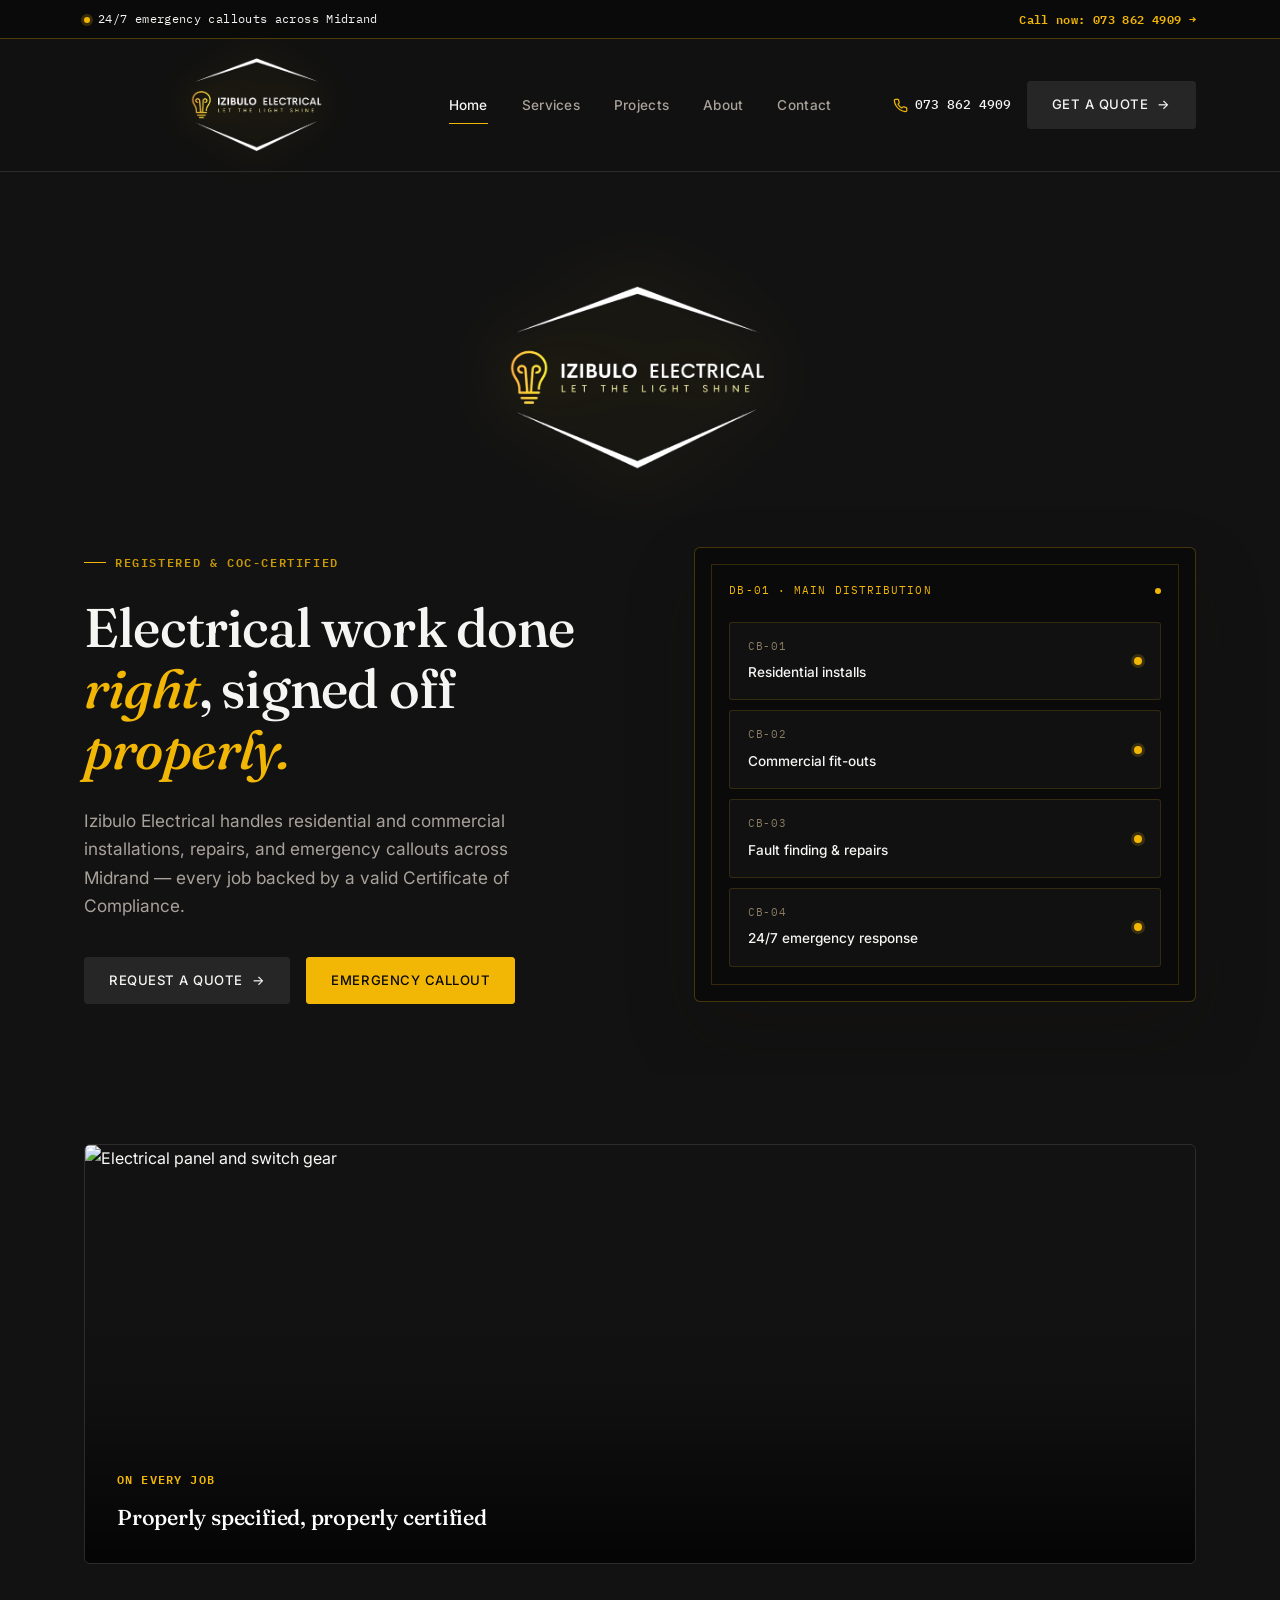
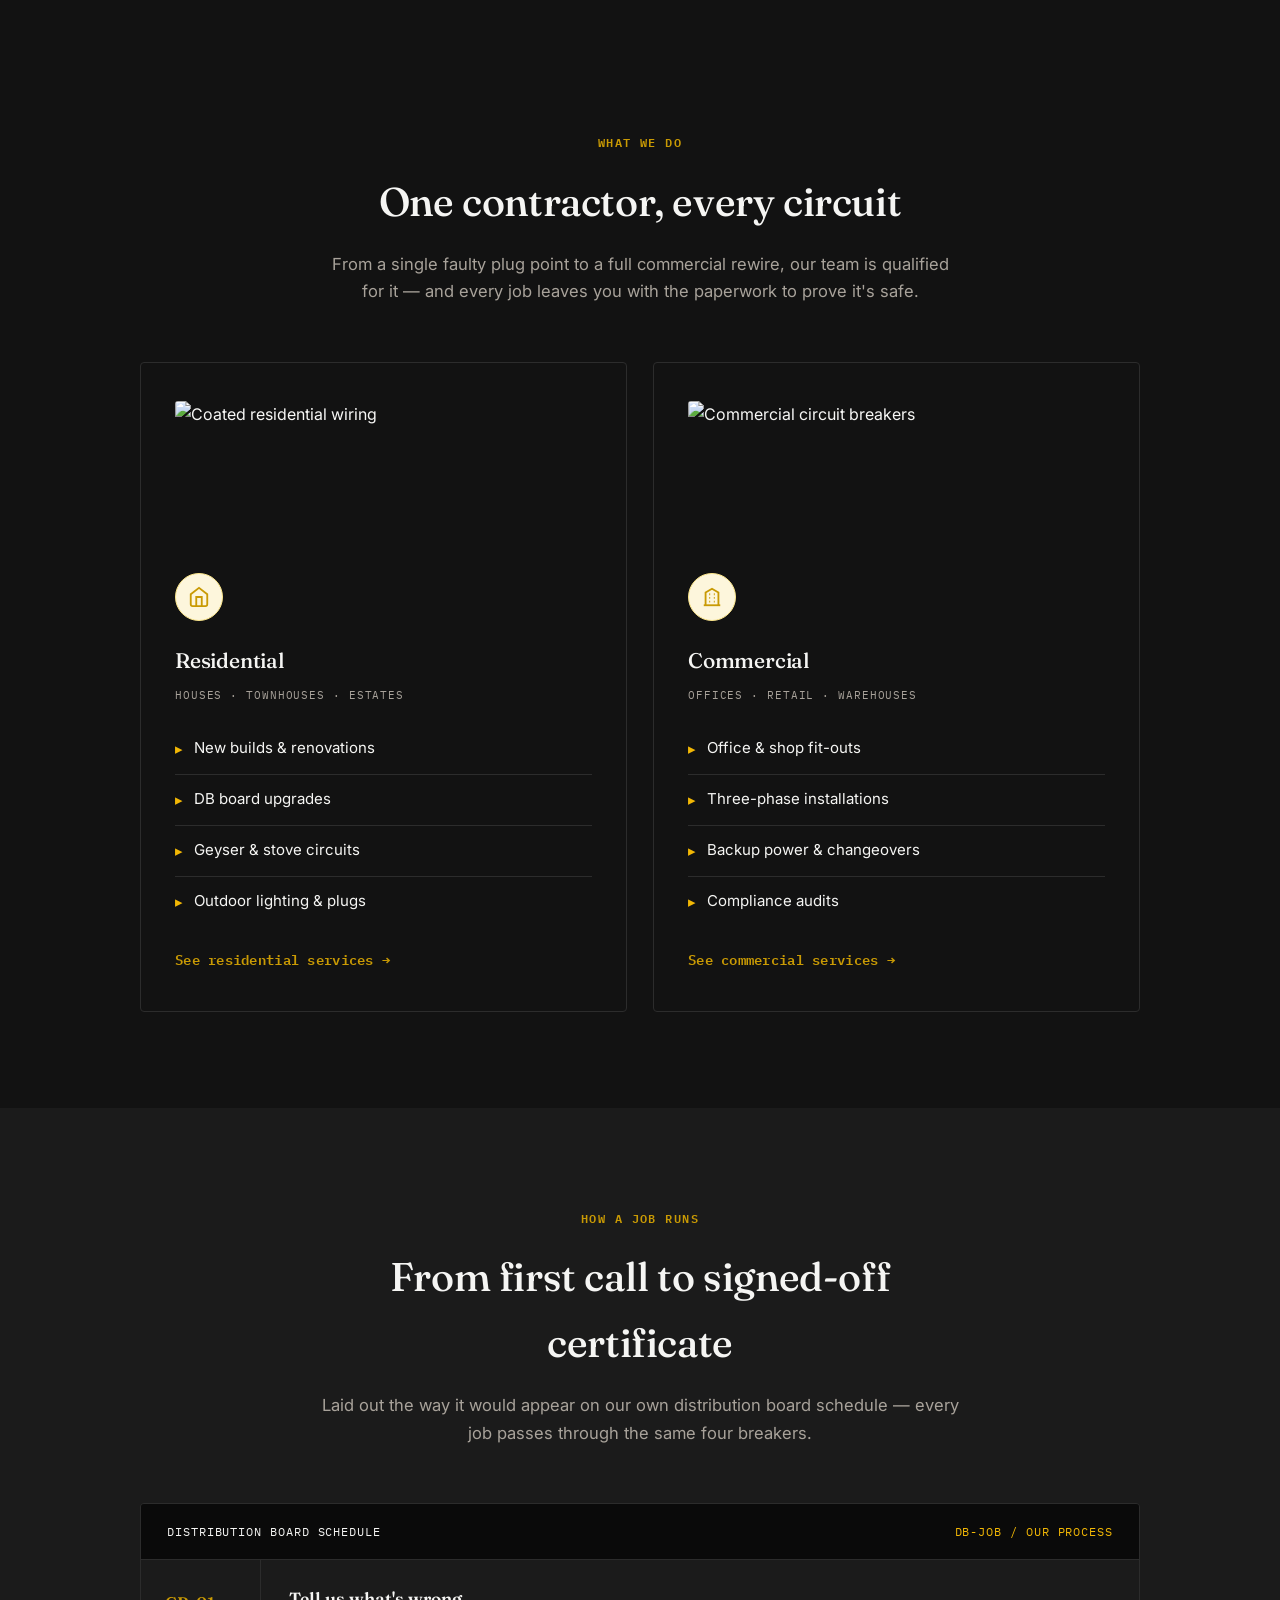
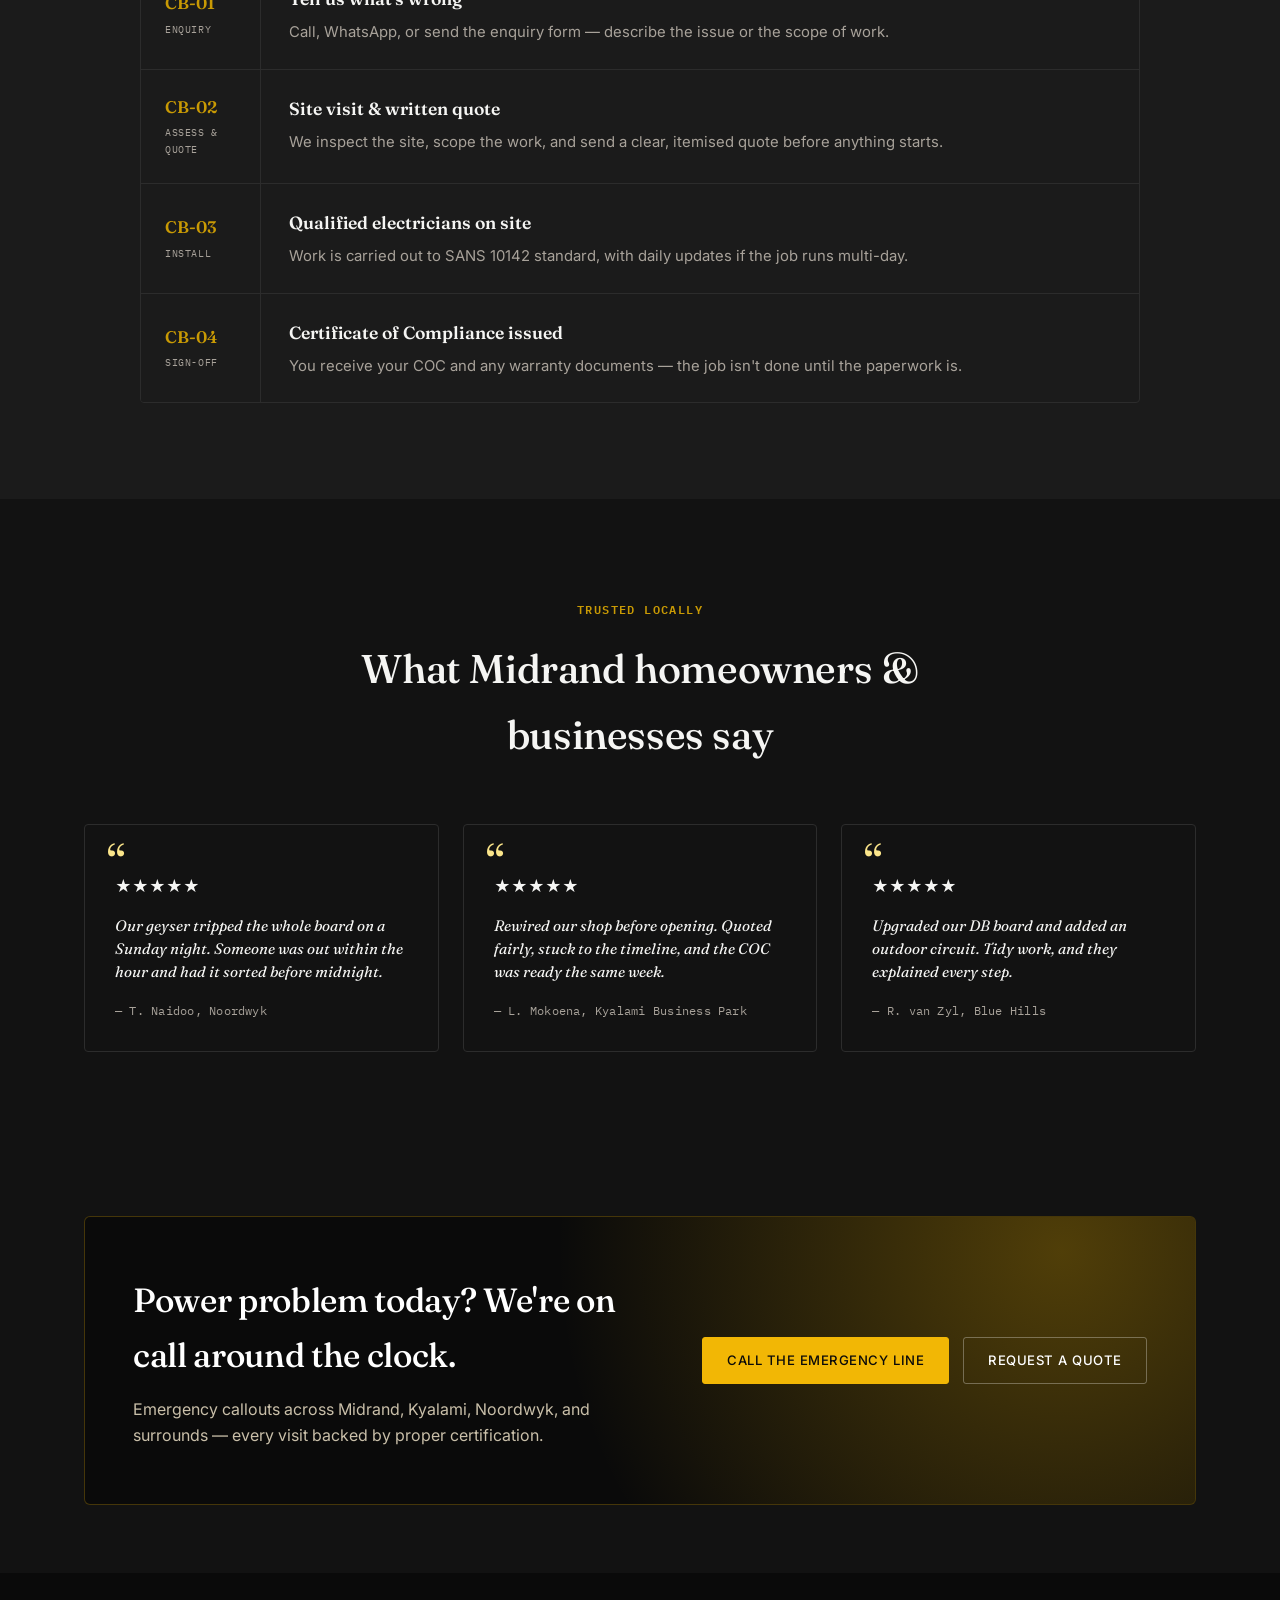
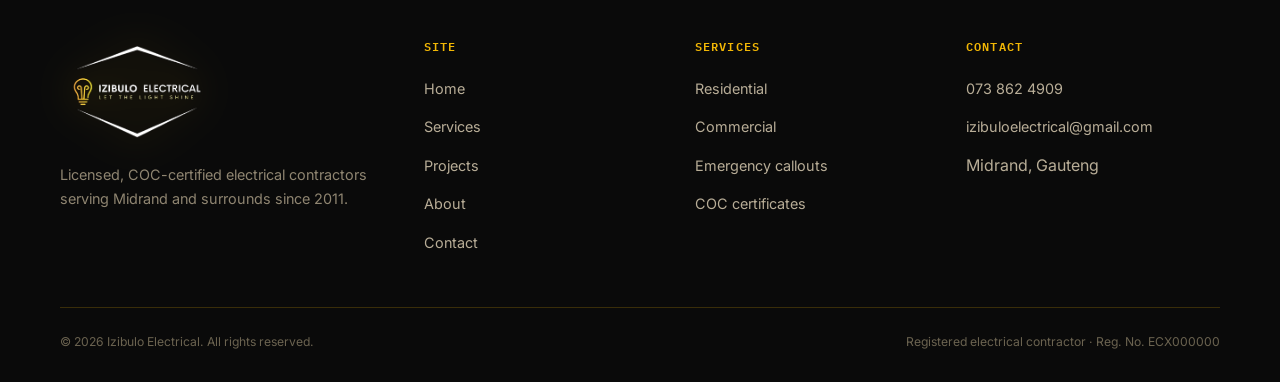
==== index.html @ 2826e633 "Center and enlarge logo in header, add large centered logo to hero section" ====
<!DOCTYPE html>
<html lang="en">
<head>
<meta charset="UTF-8">
<meta name="viewport" content="width=device-width, initial-scale=1.0">
<title>Izibulo Electrical — Licensed Electrical Contractors in Midrand</title>
<meta name="description" content="Izibulo Electrical — licensed, COC-certified electrical contractors serving Midrand and surrounds. Residential and commercial work, 24/7 emergency callouts.">
<meta name="color-scheme" content="dark only">
<meta name="theme-color" content="#121212">
<link rel="icon" href="data:image/svg+xml,%3Csvg xmlns='http://www.w3.org/2000/svg' viewBox='0 0 24 24'%3E%3Crect x='0.5' y='0.5' width='23' height='23' rx='5' fill='%231A1A1A'/%3E%3Cpath d='M13 2L3 14h9l-1 8 10-12h-9l1-8z' fill='%23F2B705'/%3E%3C/svg%3E">
<link rel="preconnect" href="https://fonts.googleapis.com">
<link href="https://fonts.googleapis.com/css2?family=Fraunces:ital,opsz,wght@0,9..144,400;0,9..144,500;0,9..144,600;1,9..144,500;1,9..144,600family=Sora:wght@500;600;700;800&family=Inter:wght@400;500;600&family=IBM+Plex+Mono:wght@500;600family=Inter:wght@400;500;600family=Sora:wght@500;600;700;800&family=Inter:wght@400;500;600&family=IBM+Plex+Mono:wght@500;600family=IBM+Plex+Mono:wght@500;600&display=swap" rel="stylesheet">
<link rel="stylesheet" href="styles.css">
</head>
<body>

<div class="emergency-strip">
  <div class="wrap">
    <span><span class="dot"></span>24/7 emergency callouts across Midrand</span>
    <a href="tel:+27738624909">Call now: 073 862 4909 →</a>
  </div>
</div>

<header>
<input type="checkbox" id="nav-toggle" class="nav-toggle-input" aria-hidden="true">
  <nav class="nav">
    <a href="index.html" class="brand">
      <img class="brand-logo" src="logo-full.png" alt="Izibulo Electrical — Let The Light Shine">
    </a>
    <div class="navlinks">
      <a href="index.html" class="active">Home</a>
      <a href="services.html">Services</a>
      <a href="projects.html">Projects</a>
      <a href="about.html">About</a>
      <a href="contact.html">Contact</a>
    </div>
    <div class="nav-actions">
      <span class="nav-phone"><svg viewBox="0 0 24 24" fill="none" stroke="currentColor" stroke-width="2"><path d="M22 16.92v3a2 2 0 0 1-2.18 2 19.79 19.79 0 0 1-8.63-3.07 19.5 19.5 0 0 1-6-6 19.79 19.79 0 0 1-3.07-8.67A2 2 0 0 1 4.11 2h3a2 2 0 0 1 2 1.72c.127.96.361 1.903.7 2.81a2 2 0 0 1-.45 2.11L8.09 9.91a16 16 0 0 0 6 6l1.27-1.27a2 2 0 0 1 2.11-.45c.907.339 1.85.573 2.81.7A2 2 0 0 1 22 16.92z"/></svg> 073 862 4909</span>
      <a href="contact.html" class="cta-btn">Get a quote<span class="arrow">→</span></a>
      <label for="nav-toggle" class="menu-toggle" aria-label="Open menu">
        <svg viewBox="0 0 24 24" fill="none" stroke="currentColor" stroke-width="2"><line x1="3" y1="6" x2="21" y2="6"/><line x1="3" y1="12" x2="21" y2="12"/><line x1="3" y1="18" x2="21" y2="18"/></svg>
      </label>
    </div>
  </nav>
  <div class="mobile-nav">
    <div class="mn-top">
      <span class="brand"><img class="brand-logo brand-logo--sm" src="logo-full.png" alt="Izibulo Electrical — Let The Light Shine"></span>
      <label for="nav-toggle" class="menu-toggle" aria-label="Close menu"><svg viewBox="0 0 24 24" fill="none" stroke="currentColor" stroke-width="2"><line x1="18" y1="6" x2="6" y2="18"/><line x1="6" y1="6" x2="18" y2="18"/></svg></label>
    </div>
    <a href="index.html" class="active">Home</a>
    <a href="services.html">Services</a>
    <a href="projects.html">Projects</a>
    <a href="about.html">About</a>
    <a href="contact.html">Contact</a>
    <span class="nav-phone">📞 073 862 4909</span>
    <a href="contact.html" class="cta-btn">Get a quote</a>
  </div>
</header>

<section class="hero">
  <div class="hero-logo-wrap"><img src="logo-full.png" alt="Izibulo Electrical — Let The Light Shine" class="hero-logo"></div>
  <div class="hero-inner wrap">
    <div class="hero-copy">
      <span class="eyebrow">Registered &amp; COC-certified</span>
      <h1>Electrical work done <em>right</em>, signed off <em>properly.</em></h1>
      <p>Izibulo Electrical handles residential and commercial installations, repairs, and emergency callouts across Midrand — every job backed by a valid Certificate of Compliance.</p>
      <div class="hero-ctas">
        <a href="contact.html" class="cta-btn">Request a quote<span class="arrow">→</span></a>
        <a href="tel:+27738624909" class="cta-btn amber">Emergency callout</a>
      </div>
    </div>
    <div class="hero-visual">
      <div class="panel-graphic">
        <div class="pg-head"><span>DB-01 · MAIN DISTRIBUTION</span><span class="dot"></span></div>
        <div class="breaker-row"><div><span class="b-code">CB-01</span><span class="b-label">Residential installs</span></div><div class="switch"></div></div>
        <div class="breaker-row"><div><span class="b-code">CB-02</span><span class="b-label">Commercial fit-outs</span></div><div class="switch"></div></div>
        <div class="breaker-row"><div><span class="b-code">CB-03</span><span class="b-label">Fault finding &amp; repairs</span></div><div class="switch"></div></div>
        <div class="breaker-row"><div><span class="b-code">CB-04</span><span class="b-label">24/7 emergency response</span></div><div class="switch"></div></div>
      </div>
    </div>
  </div>
</section>

<section class="section tight reveal">
  <div class="wrap">
    <div class="photo-banner">
      <img src="https://images.unsplash.com/photo-1566417110090-6b15a06ec800?fm=jpg&q=80&w=1600&auto=format&fit=crop" alt="Electrical panel and switch gear" loading="lazy">
      <div class="pb-caption">
        <span class="tag">On every job</span>
        <h3>Properly specified, properly certified</h3>
      </div>
    </div>
  </div>
</section>

<section class="section reveal">
  <div class="wrap">
    <div class="section-head">
      <span class="tag">What we do</span>
      <h2>One contractor, every circuit</h2>
      <p>From a single faulty plug point to a full commercial rewire, our team is qualified for it — and every job leaves you with the paperwork to prove it's safe.</p>
    </div>
    <div class="plates">
      <div class="plate">
        <img class="card-photo" src="https://images.unsplash.com/photo-1601462904263-f2fa0c851cb9?fm=jpg&q=80&w=900&auto=format&fit=crop" alt="Coated residential wiring" loading="lazy">
        <div class="icon-wrap"><svg class="icon" viewBox="0 0 24 24" fill="none" stroke="currentColor" stroke-width="2"><path d="M3 9l9-7 9 7v11a2 2 0 0 1-2 2H5a2 2 0 0 1-2-2z"/><path d="M9 22V12h6v10"/></svg></div>
        <h3>Residential</h3>
        <div class="subhead">HOUSES · TOWNHOUSES · ESTATES</div>
        <ul>
          <li><span class="b">▸</span>New builds &amp; renovations</li>
          <li><span class="b">▸</span>DB board upgrades</li>
          <li><span class="b">▸</span>Geyser &amp; stove circuits</li>
          <li><span class="b">▸</span>Outdoor lighting &amp; plugs</li>
        </ul>
        <a href="services.html#residential" class="plate-cta">See residential services →</a>
      </div>
      <div class="plate">
        <img class="card-photo" src="https://images.unsplash.com/photo-1576446470246-499c738d1c8e?fm=jpg&q=80&w=900&auto=format&fit=crop" alt="Commercial circuit breakers" loading="lazy">
        <div class="icon-wrap"><svg class="icon" viewBox="0 0 24 24" fill="none" stroke="currentColor" stroke-width="2"><path d="M3 21h18"/><path d="M5 21V7l7-4 7 4v14"/><path d="M9 9h1M14 9h1M9 13h1M14 13h1M9 17h1M14 17h1"/></svg></div>
        <h3>Commercial</h3>
        <div class="subhead">OFFICES · RETAIL · WAREHOUSES</div>
        <ul>
          <li><span class="b">▸</span>Office &amp; shop fit-outs</li>
          <li><span class="b">▸</span>Three-phase installations</li>
          <li><span class="b">▸</span>Backup power &amp; changeovers</li>
          <li><span class="b">▸</span>Compliance audits</li>
        </ul>
        <a href="services.html#commercial" class="plate-cta">See commercial services →</a>
      </div>
    </div>
  </div>
</section>

<section class="section panel-bg reveal">
  <div class="wrap">
    <div class="section-head">
      <span class="tag">How a job runs</span>
      <h2>From first call to signed-off certificate</h2>
      <p>Laid out the way it would appear on our own distribution board schedule — every job passes through the same four breakers.</p>
    </div>
    <div class="schedule">
      <div class="schedule-head"><span>DISTRIBUTION BOARD SCHEDULE</span><span>DB-JOB / OUR PROCESS</span></div>
      <div class="schedule-row"><div class="cb"><div class="code">CB-01</div><div class="amp">ENQUIRY</div></div><div class="desc"><h4>Tell us what's wrong</h4><p>Call, WhatsApp, or send the enquiry form — describe the issue or the scope of work.</p></div></div>
      <div class="schedule-row"><div class="cb"><div class="code">CB-02</div><div class="amp">ASSESS &amp; QUOTE</div></div><div class="desc"><h4>Site visit &amp; written quote</h4><p>We inspect the site, scope the work, and send a clear, itemised quote before anything starts.</p></div></div>
      <div class="schedule-row"><div class="cb"><div class="code">CB-03</div><div class="amp">INSTALL</div></div><div class="desc"><h4>Qualified electricians on site</h4><p>Work is carried out to SANS 10142 standard, with daily updates if the job runs multi-day.</p></div></div>
      <div class="schedule-row"><div class="cb"><div class="code">CB-04</div><div class="amp">SIGN-OFF</div></div><div class="desc"><h4>Certificate of Compliance issued</h4><p>You receive your COC and any warranty documents — the job isn't done until the paperwork is.</p></div></div>
    </div>
  </div>
</section>

<section class="section reveal">
  <div class="wrap">
    <div class="section-head">
      <span class="tag">Trusted locally</span>
      <h2>What Midrand homeowners &amp; businesses say</h2>
    </div>
    <div class="testimonials">
      <div class="t-card"><div class="stars">★★★★★</div><p>Our geyser tripped the whole board on a Sunday night. Someone was out within the hour and had it sorted before midnight.</p><div class="who">— T. Naidoo, Noordwyk</div></div>
      <div class="t-card"><div class="stars">★★★★★</div><p>Rewired our shop before opening. Quoted fairly, stuck to the timeline, and the COC was ready the same week.</p><div class="who">— L. Mokoena, Kyalami Business Park</div></div>
      <div class="t-card"><div class="stars">★★★★★</div><p>Upgraded our DB board and added an outdoor circuit. Tidy work, and they explained every step.</p><div class="who">— R. van Zyl, Blue Hills</div></div>
    </div>
  </div>
</section>

<section class="section tight reveal">
  <div class="wrap">
    <div class="cta-banner">
      <div class="cb-copy">
        <h2>Power problem today? We're on call around the clock.</h2>
        <p>Emergency callouts across Midrand, Kyalami, Noordwyk, and surrounds — every visit backed by proper certification.</p>
      </div>
      <div class="cb-actions">
        <a href="tel:+27738624909" class="cta-btn amber">Call the emergency line</a>
        <a href="contact.html" class="cta-btn outline" style="color:#fff;border-color:rgba(255,255,255,0.3);">Request a quote</a>
      </div>
    </div>
  </div>
</section>

<footer>
  <div class="footer-grid">
    <div class="footer-col">
      <div class="footer-brand"><img class="brand-logo" src="logo-full.png" alt="Izibulo Electrical — Let The Light Shine"></div>
      <p>Licensed, COC-certified electrical contractors serving Midrand and surrounds since 2011.</p>
    </div>
    <div class="footer-col">
      <h4>Site</h4>
      <ul><li><a href="index.html">Home</a></li><li><a href="services.html">Services</a></li><li><a href="projects.html">Projects</a></li><li><a href="about.html">About</a></li><li><a href="contact.html">Contact</a></li></ul>
    </div>
    <div class="footer-col">
      <h4>Services</h4>
      <ul><li><a href="services.html#residential">Residential</a></li><li><a href="services.html#commercial">Commercial</a></li><li><a href="services.html#emergency">Emergency callouts</a></li><li><a href="services.html#coc">COC certificates</a></li></ul>
    </div>
    <div class="footer-col">
      <h4>Contact</h4>
      <ul><li><a href="tel:+27738624909">073 862 4909</a></li><li><a href="mailto:izibuloelectrical@gmail.com">izibuloelectrical@gmail.com</a></li><li>Midrand, Gauteng</li></ul>
    </div>
  </div>
  <div class="footer-bottom">
    <span>© <span class="js-year"></span> Izibulo Electrical. All rights reserved.</span>
    <span>Registered electrical contractor · Reg. No. ECX000000</span>
  </div>
</footer>

<script src="script.js"></script>
</body>
</html>
---- styles.css ----
/* ============================================================
   Izibulo Electrical — shared stylesheet (elegant / copper edition)
   Tokens: ink #122820, ink-2 #1A3A2E, copper #C9A227, copper-deep #A6841E,
   copper-light #EAE0B8, paper #F7F6F0, panel #EEEDE1, line #DCDACB, slate #5E6659
   Type: Fraunces (display, serif), Inter (body), IBM Plex Mono (utility/labels)
   ============================================================ */

:root{
  color-scheme:dark;
  --ink:#0A0A0A;
  --ink-2:#262626;
  --copper:#F2B705;
  --copper-deep:#C99A04;
  --copper-light:#FBE58A;
  --copper-wash:#FDF6DC;
  --paper:#121212;
  --panel:#1B1B1B;
  --line:#2C2C2C;
  --slate:#A8A29A;
  --cream-ink:#F5F5F3;
}

*{box-sizing:border-box;margin:0;padding:0;}
html{scroll-behavior:smooth;}
body{
  background:var(--paper);
  color:var(--cream-ink);
  font-family:'Inter',sans-serif;
  line-height:1.65;
  overflow-x:hidden;
}
h1,h2,h3,.display{
  font-family:'Fraunces',serif;
  font-weight:600;
  letter-spacing:-0.01em;
  color:var(--cream-ink);
}
em, .accent-serif{
  font-family:'Fraunces',serif;
  font-style:italic;
  font-weight:500;
  color:var(--copper);
}
.mono{font-family:'IBM Plex Mono',monospace;}
a{color:inherit;text-decoration:none;}
img,svg{display:block;}
ul{list-style:none;}
:focus-visible{outline:2px solid var(--copper); outline-offset:3px;}
@media (prefers-reduced-motion: reduce){
  *{animation-duration:0.001ms !important;animation-iteration-count:1 !important;transition-duration:0.001ms !important;scroll-behavior:auto !important;}
}

.reveal{opacity:0;transform:translateY(18px);transition:opacity .7s ease, transform .7s ease;}
.reveal.in{opacity:1;transform:translateY(0);}

.wrap{max-width:1160px;margin:0 auto;padding:0 24px;}

/* ---------- Emergency strip ---------- */
.emergency-strip{
  background:var(--ink);
  color:var(--cream-ink);
  font-family:'IBM Plex Mono',monospace;
  font-size:0.76rem;
  letter-spacing:0.03em;
  border-bottom:1px solid rgba(242,183,5,0.3);
}
.emergency-strip .wrap{
  display:flex;align-items:center;justify-content:space-between;
  padding:9px 24px;gap:12px;flex-wrap:wrap;
}
.emergency-strip a{color:var(--copper);font-weight:600;}
.emergency-strip .dot{
  display:inline-block;width:6px;height:6px;border-radius:50%;
  background:var(--copper);margin-right:8px;box-shadow:0 0 0 3px rgba(242,183,5,0.2);
}

/* ---------- Header / Nav ---------- */
header{
  position:sticky;top:0;z-index:50;
  background:rgba(18,18,18,0.88);
  backdrop-filter:blur(10px);
  border-bottom:1px solid var(--line);
}
.nav{
  display:grid;grid-template-columns:1fr auto 1fr;align-items:center;gap:16px;
  padding:10px 24px;max-width:1160px;margin:0 auto;
}
.brand{display:flex;align-items:center;justify-self:center;font-size:1.12rem;color:var(--cream-ink);font-weight:600;font-family:'Fraunces',serif;letter-spacing:-0.01em;}
.brand-logo{height:112px;width:auto;display:block;object-fit:contain;filter:drop-shadow(0 0 18px rgba(242,183,5,0.35)) contrast(1.08) saturate(1.1);}
.brand-logo--sm{height:78px;}
.navlinks{justify-self:start;display:flex;gap:34px;font-size:0.85rem;font-weight:500;color:var(--slate);align-items:center;letter-spacing:0.02em;}
.navlinks a{transition:color .15s;position:relative;padding:4px 0;}
.navlinks a:hover{color:var(--copper);}
.navlinks a.active{color:var(--cream-ink);}
.navlinks a.active::after{
  content:"";position:absolute;left:0;right:0;bottom:-4px;height:1.5px;background:var(--copper);
}
.nav-actions{justify-self:end;display:flex;align-items:center;gap:16px;}
.nav-phone{display:flex;align-items:center;gap:7px;font-family:'IBM Plex Mono',monospace;font-size:0.82rem;font-weight:500;color:var(--cream-ink);}
.nav-phone svg{width:15px;height:15px;color:var(--copper);}

.cta-btn{
  background:var(--ink-2);color:var(--cream-ink);font-weight:500;
  padding:12px 24px;font-size:0.82rem;border-radius:3px;
  border:1px solid var(--ink-2);cursor:pointer;transition:all .2s ease;
  font-family:'Inter',sans-serif;display:inline-flex;align-items:center;
  letter-spacing:0.04em;text-transform:uppercase;
}
.cta-btn:hover{background:var(--copper);border-color:var(--copper);color:var(--ink);}
.cta-btn.outline{background:transparent;color:var(--cream-ink);border:1px solid var(--line);}
.cta-btn.outline:hover{border-color:var(--copper);color:var(--copper);background:transparent;}
.cta-btn.amber{background:var(--copper);border-color:var(--copper);color:var(--ink);}
.cta-btn.amber:hover{background:var(--copper-deep);border-color:var(--copper-deep);color:var(--cream-ink);}
.cta-btn .arrow{margin-left:9px;vertical-align:-1px;transition:transform .15s;}
.cta-btn:hover .arrow{transform:translateX(3px);}

.menu-toggle{
  display:none;background:none;border:1px solid var(--line);border-radius:3px;
  width:40px;height:40px;cursor:pointer;color:var(--cream-ink);
  align-items:center;justify-content:center;
}
.nav-toggle-input{
  position:absolute;opacity:0;width:0;height:0;pointer-events:none;
}
.nav-toggle-input:checked ~ .mobile-nav{display:flex;}
body:has(.nav-toggle-input:checked){overflow:hidden;}
.mobile-nav{
  display:none;position:fixed;top:0;left:0;right:0;bottom:0;z-index:60;
  background:var(--paper);padding:24px;flex-direction:column;gap:2px;overflow-y:auto;
}
.mobile-nav .mn-top{display:flex;align-items:center;justify-content:space-between;margin-bottom:20px;}
.mobile-nav a{padding:17px 4px;font-size:1.1rem;font-weight:500;color:var(--cream-ink);border-bottom:1px solid var(--line);font-family:'Fraunces',serif;}
.mobile-nav a.active{color:var(--copper);}
.mobile-nav .cta-btn{margin-top:18px;justify-content:center;}
.mobile-nav .nav-phone{margin-top:8px;font-size:1rem;}

/* ---------- Wire divider (signature motif) ---------- */
.wire-divider{
  max-width:1160px;margin:0 auto;padding:0 24px;
  display:flex;align-items:center;gap:0;
}
.wire-divider::before,.wire-divider::after{content:"";flex:1;height:1px;background:var(--line);}
.wire-divider .node{
  width:7px;height:7px;border-radius:50%;background:var(--copper);margin:0 14px;flex-shrink:0;
}

/* ---------- Page hero (inner pages) ---------- */
.page-hero{
  background:var(--ink);
  color:var(--cream-ink);
  padding:80px 24px 64px;
  position:relative;
  overflow:hidden;
}
.page-hero::before{
  content:"";position:absolute;inset:0;
  background-image:radial-gradient(circle at 88% 15%, rgba(242,183,5,0.28), transparent 55%);
}
.page-hero .wrap{position:relative;}
.page-hero .tag{
  font-family:'IBM Plex Mono',monospace;color:var(--copper);font-size:0.74rem;
  letter-spacing:0.12em;text-transform:uppercase;font-weight:600;
}
.page-hero h1{color:#fff;font-size:clamp(2rem,4.2vw,3rem);margin-top:16px;max-width:660px;font-weight:500;}
.page-hero p{color:#C9BFA9;margin-top:18px;max-width:560px;font-size:1.06rem;}
.breadcrumb{font-family:'IBM Plex Mono',monospace;font-size:0.74rem;color:#8A8070;margin-bottom:12px;letter-spacing:0.03em;}
.breadcrumb a{color:#C9BFA9;}
.breadcrumb a:hover{color:#fff;}

/* ---------- Home hero ---------- */
.hero{
  position:relative;padding:96px 24px 72px;overflow:hidden;
  background:var(--paper);
}
.hero-logo-wrap{display:flex;justify-content:center;margin-bottom:56px;}
.hero-logo{
  height:220px;width:auto;object-fit:contain;
  filter:drop-shadow(0 0 32px rgba(242,183,5,0.3)) contrast(1.08) saturate(1.1);
}
.hero-inner{
  max-width:1160px;margin:0 auto;
  display:grid;grid-template-columns:1.05fr 0.95fr;gap:56px;align-items:center;
}
.eyebrow{
  display:inline-flex;align-items:center;gap:9px;
  font-family:'IBM Plex Mono',monospace;font-size:0.72rem;letter-spacing:0.14em;
  color:var(--copper-deep);text-transform:uppercase;margin-bottom:26px;
  font-weight:600;
}
.eyebrow::before{content:"";width:22px;height:1px;background:var(--copper);}
.hero h1{font-size:clamp(2.2rem,4.6vw,3.4rem);line-height:1.12;letter-spacing:-0.015em;font-weight:500;}
.hero p{max-width:480px;margin:26px 0 36px;color:var(--slate);font-size:1.08rem;}
.hero-ctas{display:flex;gap:16px;flex-wrap:wrap;}

.panel-graphic{
  background:var(--ink);border-radius:6px;padding:34px;
  box-shadow:0 30px 70px rgba(22,20,15,0.22);
  border:1px solid rgba(242,183,5,0.25);
  position:relative;
}
.panel-graphic::before{
  content:"";position:absolute;top:16px;right:16px;bottom:16px;left:16px;
  border:1px solid rgba(242,183,5,0.18);pointer-events:none;
}
.panel-graphic .pg-head{display:flex;align-items:center;justify-content:space-between;margin-bottom:22px;}
.panel-graphic .pg-head span{font-family:'IBM Plex Mono',monospace;color:var(--copper);font-size:0.68rem;letter-spacing:0.1em;}
.panel-graphic .pg-head .dot{width:6px;height:6px;border-radius:50%;background:var(--copper);}
.breaker-row{
  display:flex;align-items:center;justify-content:space-between;
  background:rgba(255,255,255,0.03);border:1px solid rgba(242,183,5,0.15);border-radius:3px;
  padding:15px 18px;margin-bottom:10px;
}
.breaker-row:last-child{margin-bottom:0;}
.breaker-row .b-label{font-family:'Inter',sans-serif;font-size:0.85rem;color:var(--cream-ink);font-weight:500;}
.breaker-row .b-code{font-family:'IBM Plex Mono',monospace;font-size:0.66rem;color:#8A7B63;display:block;margin-bottom:3px;letter-spacing:0.05em;}
.switch{width:8px;height:8px;border-radius:50%;background:var(--copper);flex-shrink:0;box-shadow:0 0 0 3px rgba(242,183,5,0.18);}

/* ---------- Stats ---------- */
.stats{
  display:grid;grid-template-columns:repeat(3,1fr);
  border-top:1px solid var(--line);border-bottom:1px solid var(--line);
  background:var(--panel);
}
.stat{padding:32px 16px;text-align:center;border-right:1px solid var(--line);}
.stat:last-child{border-right:none;}
.stat .num{font-family:'Fraunces',serif;font-weight:600;font-size:1.5rem;color:var(--copper-deep);}
.stat .label{font-size:0.76rem;color:var(--slate);margin-top:6px;letter-spacing:0.02em;}

/* ---------- Sections ---------- */
.section{padding:96px 24px;}
.section.tight{padding:68px 24px;}
.section.panel-bg{background:var(--panel);}
.section-head{max-width:640px;margin:0 auto 56px;text-align:center;}
.section-head.left{text-align:left;margin-left:0;}
.section-head .tag{
  font-family:'IBM Plex Mono',monospace;color:var(--copper-deep);
  font-size:0.74rem;letter-spacing:0.12em;text-transform:uppercase;font-weight:600;
}
.section-head h2{font-size:clamp(1.85rem,3.6vw,2.5rem);margin-top:14px;font-weight:500;}
.section-head p{color:var(--slate);margin-top:16px;font-size:1.04rem;}

/* ---------- Service plates ---------- */
.plates{display:grid;grid-template-columns:1fr 1fr;gap:26px;max-width:1000px;margin:0 auto;}
.plates.single{grid-template-columns:1fr;}
.plate{
  background:var(--paper);border:1px solid var(--line);border-radius:4px;
  padding:38px 34px;transition:border-color .2s, transform .2s;
}
.plate:hover{border-color:var(--copper);transform:translateY(-3px);}
.plate .icon-wrap{
  width:48px;height:48px;border-radius:50%;background:var(--copper-wash);
  display:flex;align-items:center;justify-content:center;margin-bottom:22px;
  border:1px solid var(--copper-light);
}
.plate .icon-wrap.amber-wrap{background:var(--copper-wash);}
.plate .icon{width:22px;height:22px;color:var(--copper-deep);}
.plate .icon-wrap.amber-wrap .icon{color:var(--copper-deep);}
.plate h3{font-size:1.32rem;font-weight:500;}
.plate .subhead{font-family:'IBM Plex Mono',monospace;font-size:0.7rem;color:var(--slate);margin:8px 0 20px;letter-spacing:0.08em;}
.plate ul li{
  font-size:0.94rem;color:var(--cream-ink);padding:12px 0;
  border-top:1px solid var(--line);display:flex;gap:11px;align-items:flex-start;
}
.plate ul li:first-child{border-top:none;}
.plate ul li .b{color:var(--copper);flex-shrink:0;margin-top:1px;}
.plate .plate-cta{margin-top:22px;font-size:0.86rem;font-weight:600;color:var(--copper-deep);display:inline-flex;align-items:center;gap:6px;font-family:'IBM Plex Mono',monospace;letter-spacing:0.02em;}

/* ---------- Breaker schedule / process ---------- */
.schedule{
  max-width:1000px;margin:0 auto;border:1px solid var(--line);border-radius:4px;overflow:hidden;
}
.schedule-head{
  background:var(--ink);color:var(--cream-ink);padding:18px 26px;
  display:flex;justify-content:space-between;align-items:center;
  font-family:'IBM Plex Mono',monospace;font-size:0.72rem;letter-spacing:0.08em;
}
.schedule-head span:last-child{color:var(--copper);}
.schedule-row{
  display:grid;grid-template-columns:120px 1fr;
  border-top:1px solid var(--line);
}
.schedule-row:first-child{border-top:none;}
.schedule-row .cb{
  background:var(--panel);display:flex;flex-direction:column;justify-content:center;
  padding:24px;border-right:1px solid var(--line);
}
.schedule-row .cb .code{font-family:'Fraunces',serif;font-size:1.05rem;font-weight:600;color:var(--copper-deep);}
.schedule-row .cb .amp{font-family:'IBM Plex Mono',monospace;font-size:0.64rem;color:var(--slate);margin-top:4px;letter-spacing:0.06em;}
.schedule-row .desc{padding:24px 28px;}
.schedule-row .desc h4{font-size:1.1rem;color:var(--cream-ink);font-family:'Fraunces',serif;font-weight:600;}
.schedule-row .desc p{color:var(--slate);font-size:0.93rem;margin-top:7px;}

/* ---------- Testimonials ---------- */
.testimonials{display:grid;grid-template-columns:repeat(3,1fr);gap:24px;max-width:1160px;margin:0 auto;}
.t-card{
  background:var(--paper);border:1px solid var(--line);border-radius:4px;padding:30px;position:relative;
}
.t-card::before{
  content:"\201C";position:absolute;top:14px;left:22px;font-family:'Fraunces',serif;
  font-size:3rem;color:var(--copper-light);line-height:1;
}
.t-card .stars{margin-bottom:16px;padding-top:18px;}
.t-card p{font-size:0.95rem;color:var(--cream-ink);font-family:'Fraunces',serif;font-style:italic;font-weight:400;line-height:1.5;}
.t-card .who{margin-top:18px;font-family:'IBM Plex Mono',monospace;font-size:0.74rem;color:var(--slate);letter-spacing:0.02em;}

/* ---------- CTA banner ---------- */
.cta-banner{
  background:var(--ink);color:var(--cream-ink);border-radius:6px;
  padding:56px 48px;max-width:1160px;margin:0 auto;
  display:flex;align-items:center;justify-content:space-between;gap:32px;flex-wrap:wrap;
  position:relative;overflow:hidden;border:1px solid rgba(242,183,5,0.25);
}
.cta-banner::before{
  content:"";position:absolute;inset:0;
  background-image:radial-gradient(circle at 88% 12%, rgba(242,183,5,0.3), transparent 50%);
}
.cta-banner .cb-copy{position:relative;max-width:520px;}
.cta-banner h2{color:#fff;font-size:clamp(1.55rem,3vw,2.1rem);font-weight:500;}
.cta-banner p{color:#C9BFA9;margin-top:12px;}
.cta-banner .cb-actions{position:relative;display:flex;gap:14px;flex-wrap:wrap;}

/* ---------- Cards (generic) ---------- */
.card-grid{display:grid;grid-template-columns:repeat(3,1fr);gap:24px;max-width:1160px;margin:0 auto;}
.card-grid.two{grid-template-columns:1fr 1fr;}
.info-card{background:var(--paper);border:1px solid var(--line);border-radius:4px;padding:32px;}
.info-card h3{font-size:1.15rem;font-weight:500;}
.info-card p{color:var(--slate);font-size:0.94rem;margin-top:10px;}

/* ---------- Badges (seal style) ---------- */
.badge-row{display:flex;gap:16px;flex-wrap:wrap;justify-content:center;}
.badge{
  display:flex;align-items:center;gap:10px;background:var(--paper);
  border:1px solid var(--copper-light);border-radius:100px;padding:13px 20px;
  font-size:0.85rem;font-weight:500;color:var(--cream-ink);
}
.badge svg{width:17px;height:17px;color:var(--copper-deep);}

/* ---------- Project cards ---------- */
.project-card{
  border:1px solid var(--line);border-radius:4px;overflow:hidden;background:var(--paper);
  transition:border-color .2s, transform .2s;
}
.project-card:hover{border-color:var(--copper);transform:translateY(-3px);}
.project-thumb{
  height:156px;display:flex;align-items:center;justify-content:center;position:relative;
  background:var(--ink);
}
.project-thumb svg{width:38px;height:38px;color:var(--copper);opacity:0.85;}
.project-thumb .ptag{
  position:absolute;top:14px;left:14px;background:rgba(242,183,5,0.16);
  color:var(--copper-light);font-family:'IBM Plex Mono',monospace;font-size:0.64rem;
  padding:6px 11px;border-radius:100px;letter-spacing:0.05em;border:1px solid rgba(242,183,5,0.3);
}
.project-body{padding:24px;}
.project-body h3{font-size:1.08rem;font-weight:500;}
.project-body p{color:var(--slate);font-size:0.9rem;margin-top:9px;}
.project-meta{display:flex;gap:16px;margin-top:16px;font-family:'IBM Plex Mono',monospace;font-size:0.7rem;color:var(--copper-deep);}

/* ---------- Forms ---------- */
.form-card{
  background:var(--paper);border:1px solid var(--line);border-radius:6px;padding:40px;
}
.field{margin-bottom:20px;}
.field label{display:block;font-size:0.82rem;font-weight:500;color:var(--cream-ink);margin-bottom:8px;letter-spacing:0.02em;}
.field input,.field select,.field textarea{
  width:100%;padding:13px 15px;border:1px solid var(--line);border-radius:3px;
  font-family:'Inter',sans-serif;font-size:0.94rem;color:var(--cream-ink);background:var(--ink-2);
  transition:border-color .15s;
}
.field input:focus,.field select:focus,.field textarea:focus{border-color:var(--copper);}
.field-row{display:grid;grid-template-columns:1fr 1fr;gap:18px;}
.form-note{font-size:0.82rem;color:var(--slate);margin-top:16px;}
.form-status{margin-top:16px;font-size:0.88rem;font-weight:500;display:none;}
.form-status.show{display:block;}

.contact-info-card{
  background:var(--ink);color:var(--cream-ink);border-radius:6px;padding:38px;
  border:1px solid rgba(242,183,5,0.25);
}
.contact-info-card h3{color:#fff;font-size:1.2rem;font-weight:500;}
.ci-row{display:flex;gap:16px;align-items:flex-start;margin-top:24px;}
.ci-row svg{width:19px;height:19px;color:var(--copper);flex-shrink:0;margin-top:2px;}
.ci-row .ci-label{font-family:'IBM Plex Mono',monospace;font-size:0.7rem;color:#8A7B63;letter-spacing:0.05em;}
.ci-row .ci-value{font-size:0.97rem;margin-top:4px;}
.ci-row .ci-value a:hover{color:var(--copper);}

.map-embed{border-radius:6px;overflow:hidden;border:1px solid var(--line);}
.map-embed iframe{filter:invert(90%) hue-rotate(180deg) brightness(0.95) contrast(0.9);}
.map-embed iframe{width:100%;height:100%;min-height:280px;border:0;display:block;}

/* ---------- Footer ---------- */
footer{background:var(--ink);color:#B8AD97;padding:64px 24px 30px;}
.footer-grid{
  display:grid;grid-template-columns:1.4fr 1fr 1fr 1.1fr;gap:40px;
  max-width:1160px;margin:0 auto;padding-bottom:40px;border-bottom:1px solid rgba(242,183,5,0.2);
}
.footer-brand{display:flex;align-items:center;color:#fff;}
.footer-brand .brand-logo{height:110px;}
.footer-col h4{color:var(--copper);font-size:0.74rem;letter-spacing:0.1em;text-transform:uppercase;font-family:'IBM Plex Mono',monospace;margin-bottom:18px;font-weight:600;}
.footer-col p{font-size:0.9rem;margin-top:16px;color:#8F8571;}
.footer-col ul li{margin-bottom:12px;}
.footer-col ul li a{font-size:0.9rem;color:#B8AD97;transition:color .15s;}
.footer-col ul li a:hover{color:var(--copper);}
.footer-bottom{
  max-width:1160px;margin:0 auto;display:flex;justify-content:space-between;
  padding-top:24px;font-size:0.76rem;color:#6B6350;flex-wrap:wrap;gap:10px;
}

/* ---------- Responsive ---------- */
@media (max-width:860px){
  .navlinks{display:none;}
  .nav-actions .nav-phone{display:none;}
  .nav-actions .cta-btn{display:none;}
  .menu-toggle{display:flex;}
  .hero-inner{grid-template-columns:1fr;}
  .plates{grid-template-columns:1fr;}
  .stats{grid-template-columns:repeat(3,1fr);}
  .testimonials{grid-template-columns:1fr;}
  .card-grid{grid-template-columns:1fr;}
  .card-grid.two{grid-template-columns:1fr;}
  .footer-grid{grid-template-columns:1fr 1fr;}
  .schedule-row{grid-template-columns:96px 1fr;}
  .field-row{grid-template-columns:1fr;}
  .cta-banner{padding:40px 28px;}
}
@media (max-width:500px){
  .footer-grid{grid-template-columns:1fr;}
  .stats{grid-template-columns:1fr;}
}

/* ---------- Photography ---------- */
.photo-banner{
  position:relative;height:420px;border-radius:6px;overflow:hidden;
  max-width:1160px;margin:0 auto;border:1px solid var(--line);
}
.photo-banner img{width:100%;height:100%;object-fit:cover;filter:saturate(0.92) contrast(1.03);}
.photo-banner::after{
  content:"";position:absolute;inset:0;
  background:linear-gradient(0deg, rgba(0,0,0,0.75) 0%, rgba(0,0,0,0.05) 45%, transparent 70%);
}
.photo-banner .pb-caption{
  position:absolute;left:32px;bottom:28px;color:#fff;z-index:2;max-width:440px;
}
.photo-banner .pb-caption .tag{
  font-family:'IBM Plex Mono',monospace;color:var(--copper);font-size:0.72rem;
  letter-spacing:0.1em;text-transform:uppercase;font-weight:600;
}
.photo-banner .pb-caption h3{color:#fff;font-size:1.35rem;margin-top:8px;font-weight:500;}

.plate .card-photo{
  width:100%;height:150px;object-fit:cover;border-radius:3px;margin-bottom:22px;
  filter:saturate(0.9) contrast(1.02);
}

.project-thumb{background:var(--ink);}
.project-thumb img{width:100%;height:100%;object-fit:cover;filter:saturate(0.85) contrast(1.05);}
.project-thumb .ptag{z-index:2;}
.project-thumb::after{
  content:"";position:absolute;inset:0;background:linear-gradient(180deg, rgba(0,0,0,0.25), rgba(0,0,0,0.65));
}

.about-photo-grid{
  display:grid;grid-template-columns:1.2fr 1fr;gap:18px;max-width:1160px;margin:0 auto 60px;
}
.about-photo-grid img{
  width:100%;height:100%;object-fit:cover;border-radius:6px;border:1px solid var(--line);
  filter:saturate(0.9) contrast(1.02);
}
.about-photo-grid .apg-main{height:380px;}
.about-photo-grid .apg-sub{height:380px;}

.photo-credit{
  text-align:center;font-family:'IBM Plex Mono',monospace;font-size:0.68rem;
  color:var(--slate);opacity:0.7;margin-top:14px;
}

@media (max-width:860px){
  .photo-banner{height:320px;}
  .about-photo-grid{grid-template-columns:1fr;}
  .about-photo-grid .apg-main,.about-photo-grid .apg-sub{height:240px;}
}
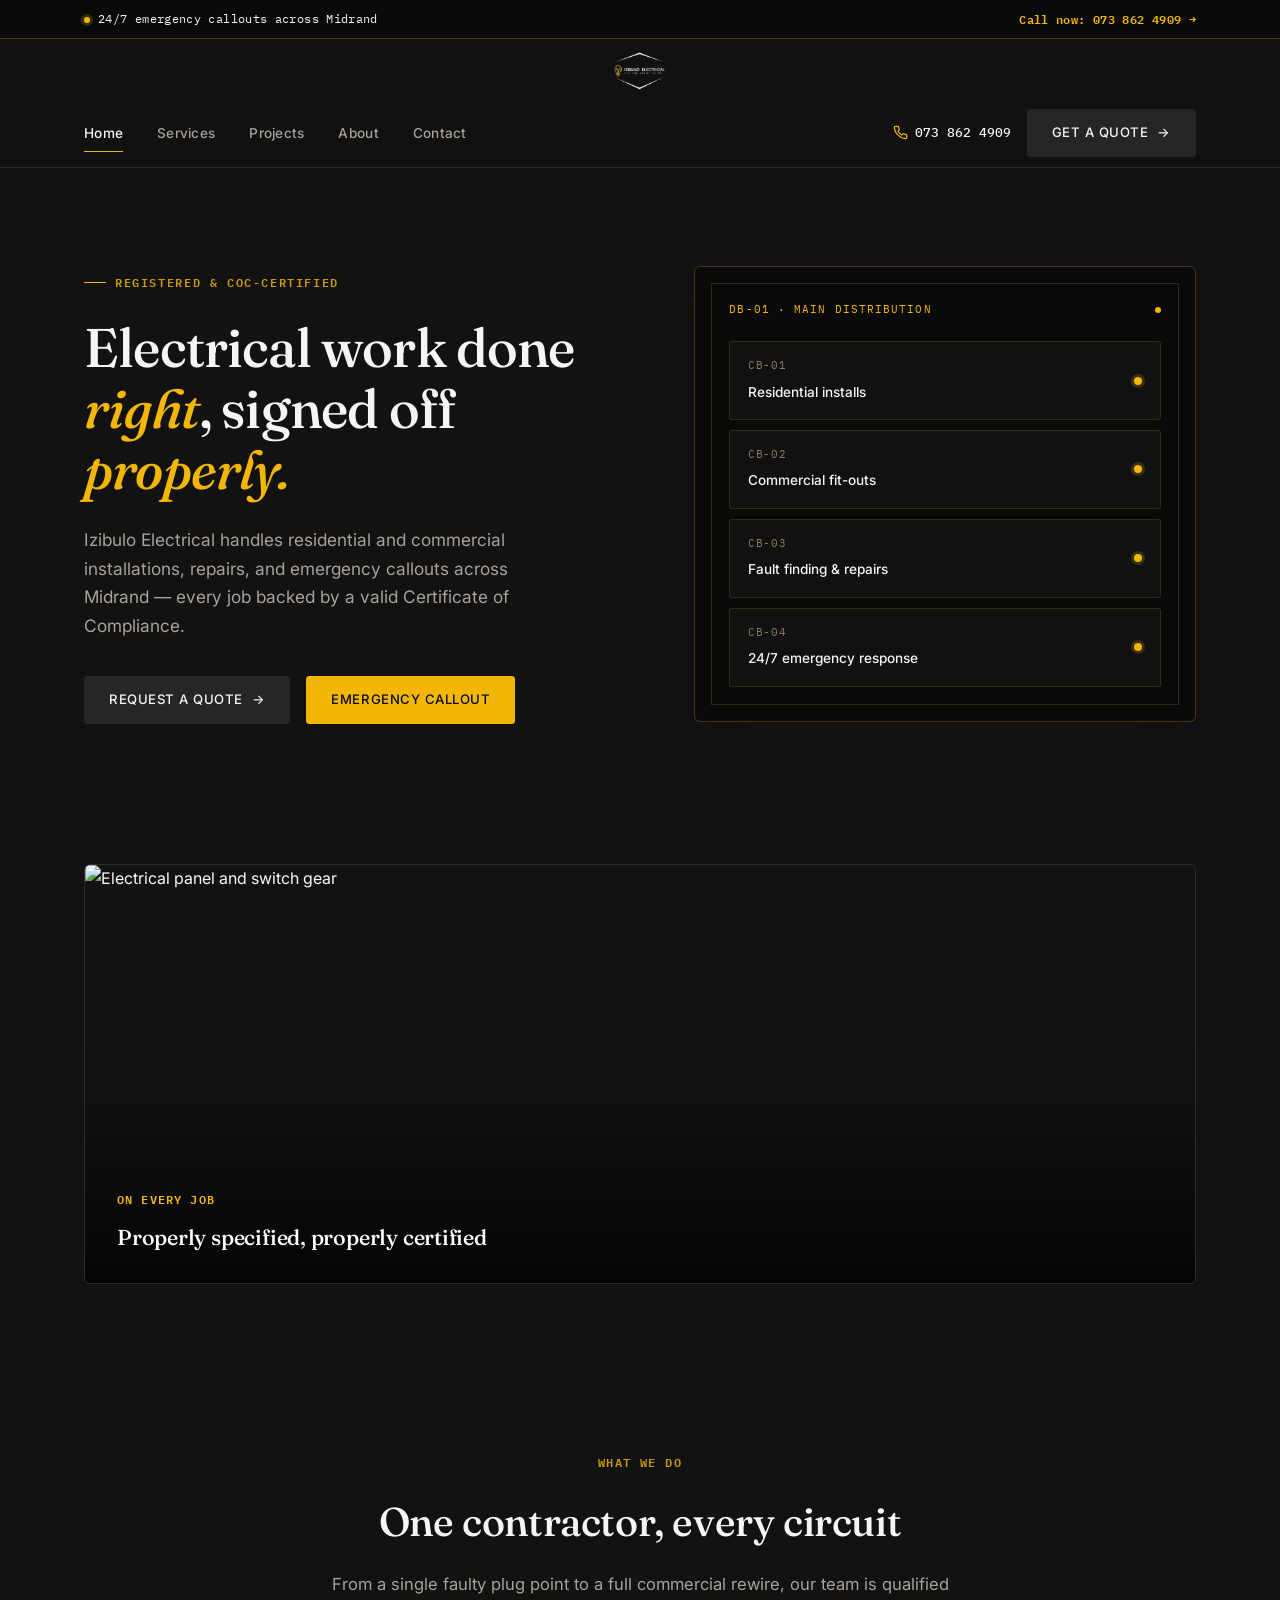
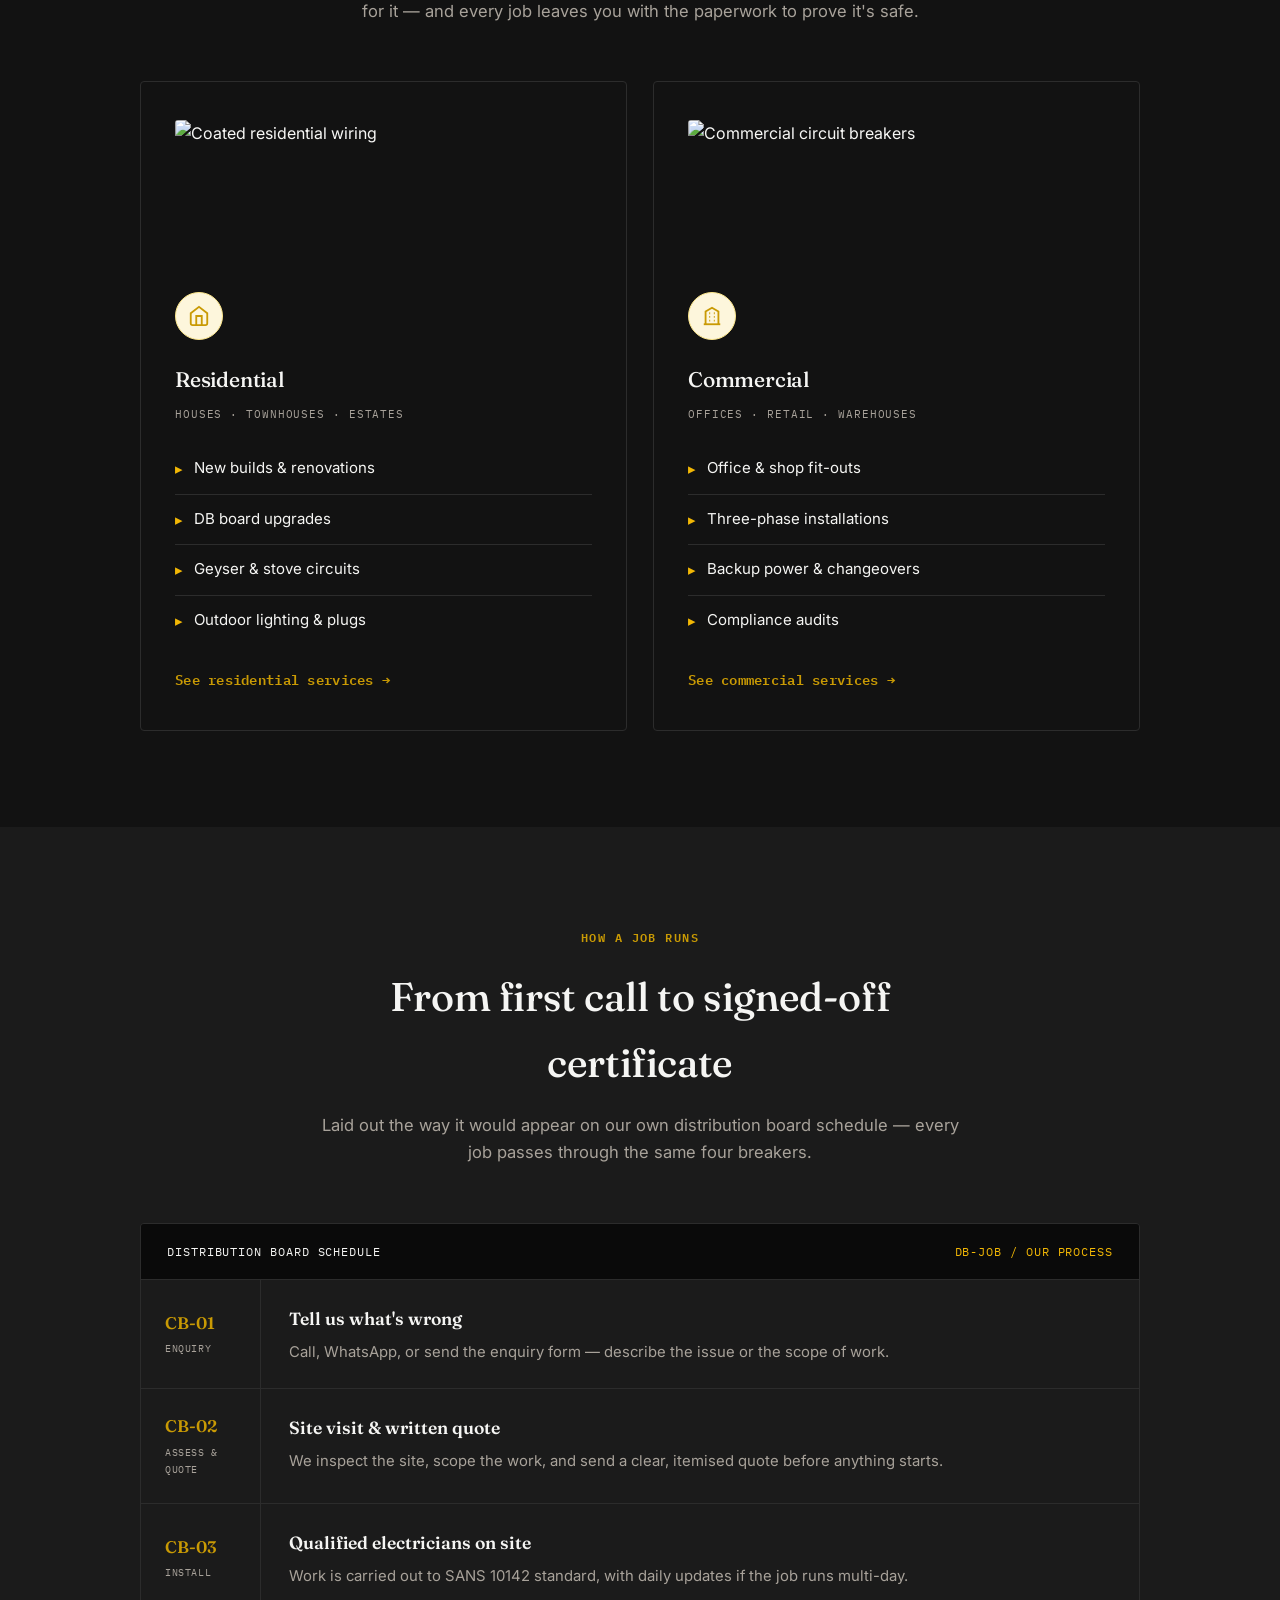
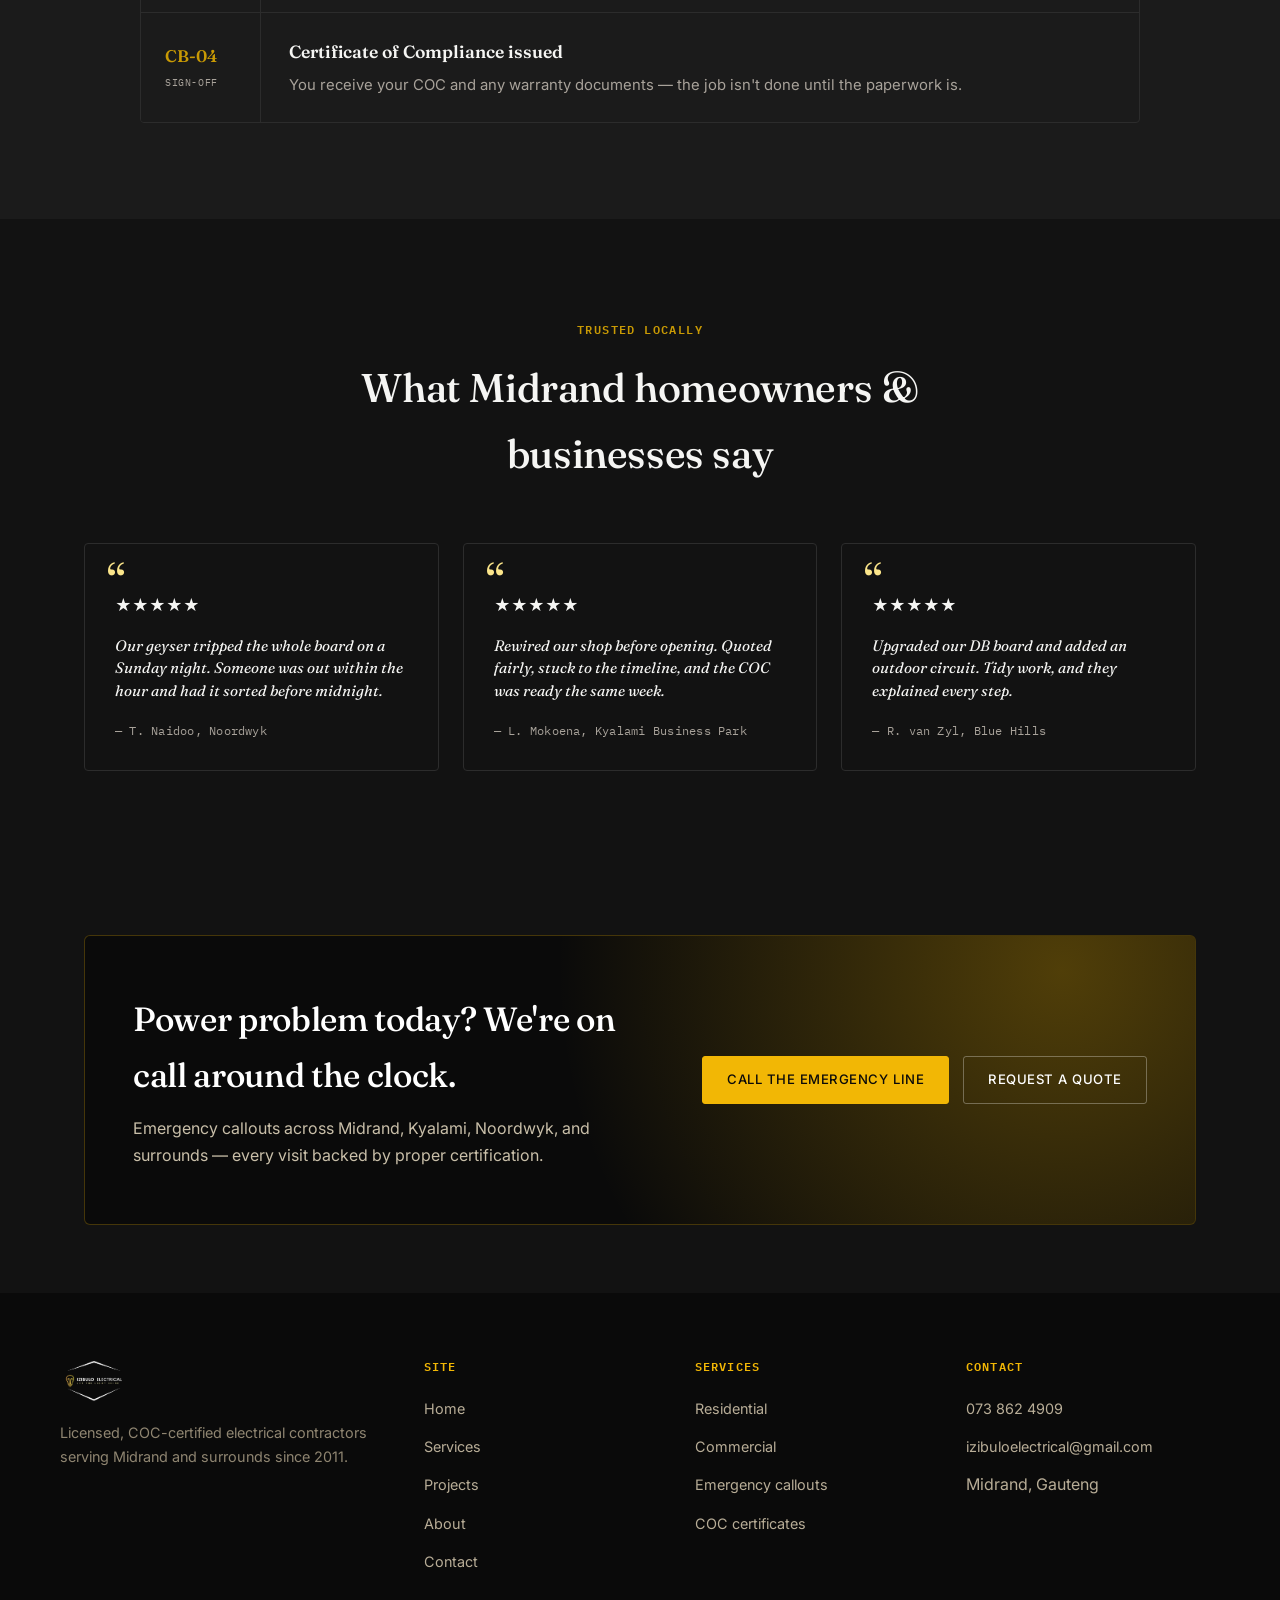
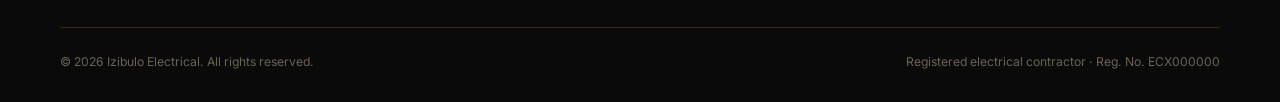
==== commit e58dc698: "Professionalize branding: remove redundant giant hero logo, right-size header/footer logos, drop gim" ====
--- a/index.html
+++ b/index.html
@@ -58,7 +58,6 @@
 </header>
 
 <section class="hero">
-  <div class="hero-logo-wrap"><img src="logo-full.png" alt="Izibulo Electrical — Let The Light Shine" class="hero-logo"></div>
   <div class="hero-inner wrap">
     <div class="hero-copy">
       <span class="eyebrow">Registered &amp; COC-certified</span>
--- a/styles.css
+++ b/styles.css
@@ -85,17 +85,17 @@
   display:grid;grid-template-columns:1fr auto 1fr;align-items:center;gap:16px;
   padding:10px 24px;max-width:1160px;margin:0 auto;
 }
-.brand{display:flex;align-items:center;justify-self:center;font-size:1.12rem;color:var(--cream-ink);font-weight:600;font-family:'Fraunces',serif;letter-spacing:-0.01em;}
-.brand-logo{height:112px;width:auto;display:block;object-fit:contain;filter:drop-shadow(0 0 18px rgba(242,183,5,0.35)) contrast(1.08) saturate(1.1);}
-.brand-logo--sm{height:78px;}
-.navlinks{justify-self:start;display:flex;gap:34px;font-size:0.85rem;font-weight:500;color:var(--slate);align-items:center;letter-spacing:0.02em;}
+.brand{grid-column:2;display:flex;align-items:center;justify-self:center;font-size:1.12rem;color:var(--cream-ink);font-weight:600;font-family:'Fraunces',serif;letter-spacing:-0.01em;}
+.brand-logo{height:44px;width:auto;display:block;object-fit:contain;}
+.brand-logo--sm{height:38px;}
+.navlinks{grid-column:1;justify-self:start;display:flex;gap:34px;font-size:0.85rem;font-weight:500;color:var(--slate);align-items:center;letter-spacing:0.02em;}
 .navlinks a{transition:color .15s;position:relative;padding:4px 0;}
 .navlinks a:hover{color:var(--copper);}
 .navlinks a.active{color:var(--cream-ink);}
 .navlinks a.active::after{
   content:"";position:absolute;left:0;right:0;bottom:-4px;height:1.5px;background:var(--copper);
 }
-.nav-actions{justify-self:end;display:flex;align-items:center;gap:16px;}
+.nav-actions{grid-column:3;justify-self:end;display:flex;align-items:center;gap:16px;}
 .nav-phone{display:flex;align-items:center;gap:7px;font-family:'IBM Plex Mono',monospace;font-size:0.82rem;font-weight:500;color:var(--cream-ink);}
 .nav-phone svg{width:15px;height:15px;color:var(--copper);}
 
@@ -171,11 +171,6 @@
 .hero{
   position:relative;padding:96px 24px 72px;overflow:hidden;
   background:var(--paper);
-}
-.hero-logo-wrap{display:flex;justify-content:center;margin-bottom:56px;}
-.hero-logo{
-  height:220px;width:auto;object-fit:contain;
-  filter:drop-shadow(0 0 32px rgba(242,183,5,0.3)) contrast(1.08) saturate(1.1);
 }
 .hero-inner{
   max-width:1160px;margin:0 auto;
@@ -395,7 +390,7 @@
   max-width:1160px;margin:0 auto;padding-bottom:40px;border-bottom:1px solid rgba(242,183,5,0.2);
 }
 .footer-brand{display:flex;align-items:center;color:#fff;}
-.footer-brand .brand-logo{height:110px;}
+.footer-brand .brand-logo{height:48px;}
 .footer-col h4{color:var(--copper);font-size:0.74rem;letter-spacing:0.1em;text-transform:uppercase;font-family:'IBM Plex Mono',monospace;margin-bottom:18px;font-weight:600;}
 .footer-col p{font-size:0.9rem;margin-top:16px;color:#8F8571;}
 .footer-col ul li{margin-bottom:12px;}
@@ -412,6 +407,7 @@
   .nav-actions .nav-phone{display:none;}
   .nav-actions .cta-btn{display:none;}
   .menu-toggle{display:flex;}
+  .brand-logo{height:36px;}
   .hero-inner{grid-template-columns:1fr;}
   .plates{grid-template-columns:1fr;}
   .stats{grid-template-columns:repeat(3,1fr);}
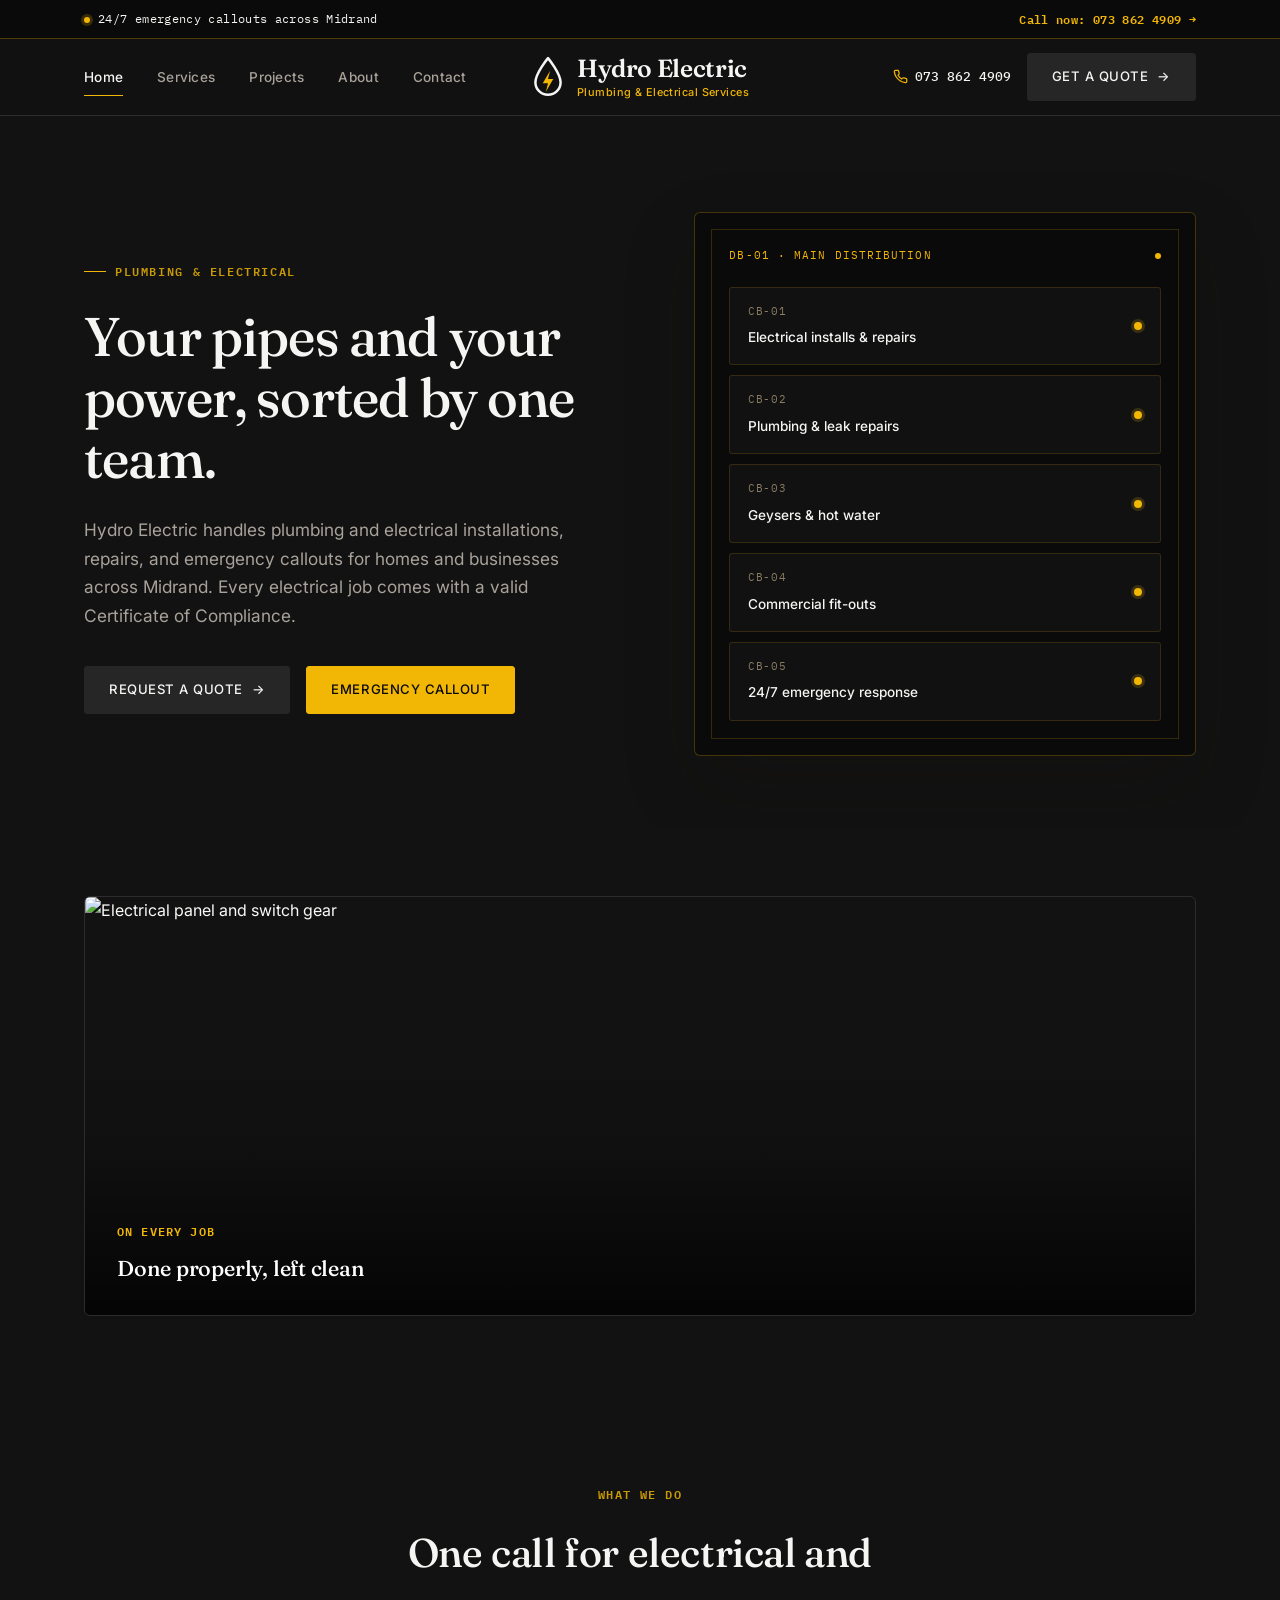
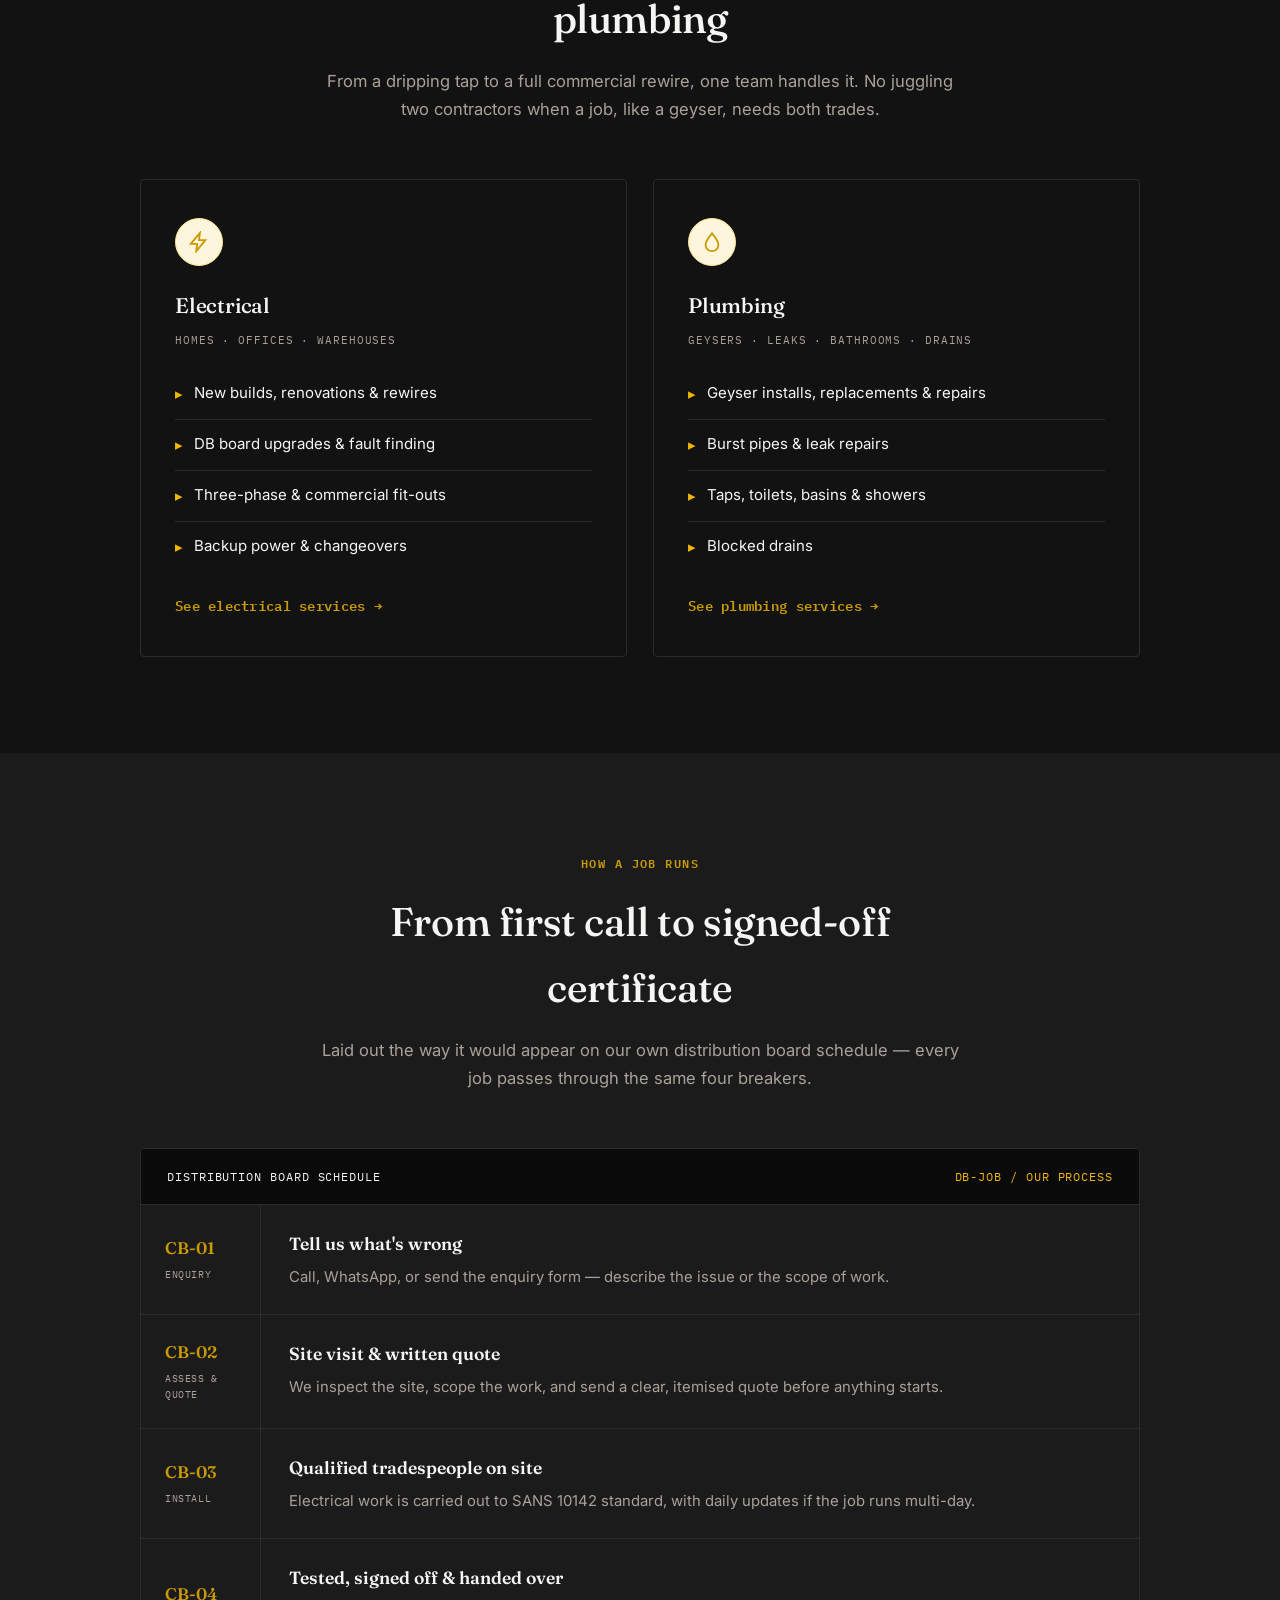
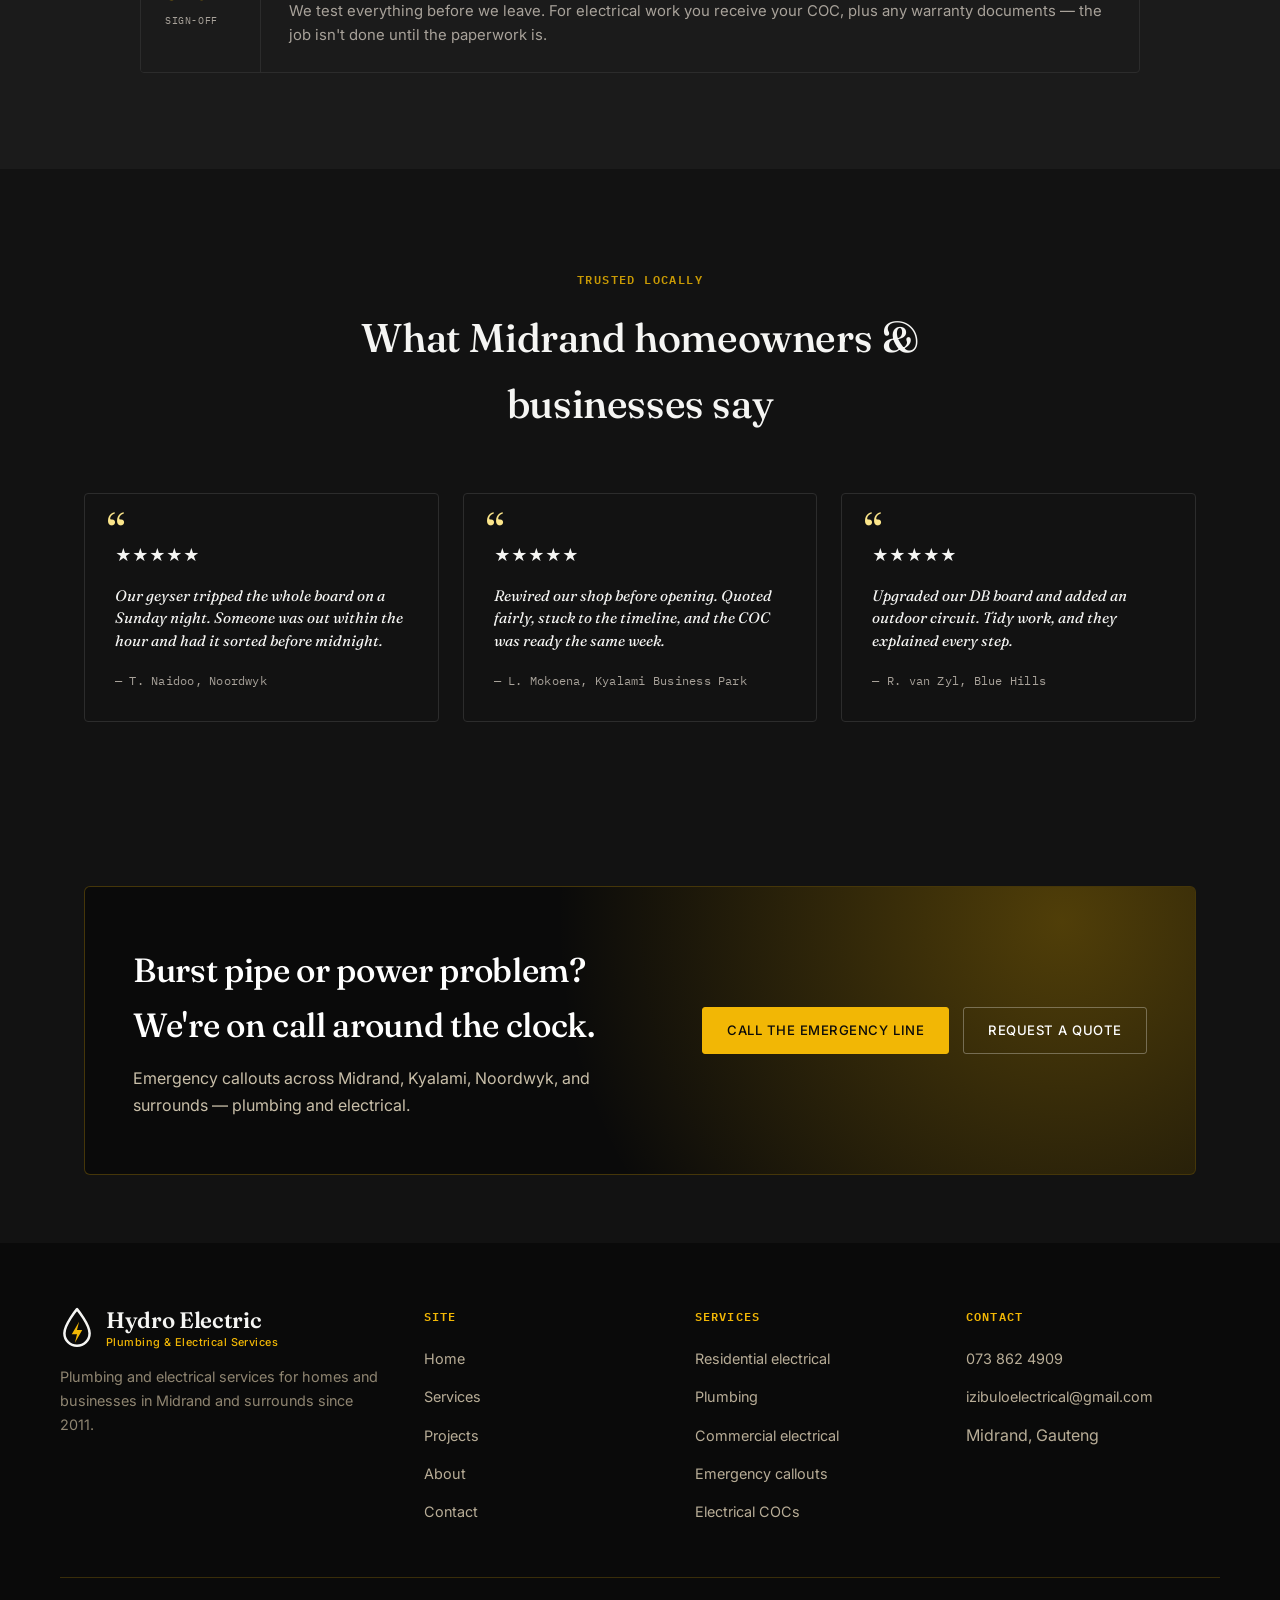
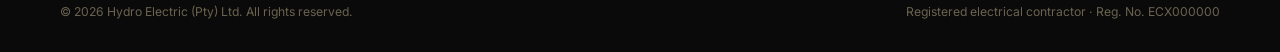
==== commit 5296158d: "Add files via upload" ====
--- a/index.html
+++ b/index.html
@@ -3,13 +3,13 @@
 <head>
 <meta charset="UTF-8">
 <meta name="viewport" content="width=device-width, initial-scale=1.0">
-<title>Izibulo Electrical — Licensed Electrical Contractors in Midrand</title>
-<meta name="description" content="Izibulo Electrical — licensed, COC-certified electrical contractors serving Midrand and surrounds. Residential and commercial work, 24/7 emergency callouts.">
+<title>Hydro Electric (Pty) Ltd — Plumbing &amp; Electrical Services in Midrand</title>
+<meta name="description" content="Hydro Electric (Pty) Ltd — plumbing and electrical services for homes and businesses in Midrand and surrounds. Registered electrical contractor, 24/7 emergency callouts.">
 <meta name="color-scheme" content="dark only">
 <meta name="theme-color" content="#121212">
-<link rel="icon" href="data:image/svg+xml,%3Csvg xmlns='http://www.w3.org/2000/svg' viewBox='0 0 24 24'%3E%3Crect x='0.5' y='0.5' width='23' height='23' rx='5' fill='%231A1A1A'/%3E%3Cpath d='M13 2L3 14h9l-1 8 10-12h-9l1-8z' fill='%23F2B705'/%3E%3C/svg%3E">
+<link rel="icon" href="data:image/svg+xml,%3Csvg xmlns='http://www.w3.org/2000/svg' viewBox='0 0 32 40'%3E%3Cpath d='M16 2C16 2 4 16.5 4 25a12 12 0 0 0 24 0C28 16.5 16 2 16 2z' fill='%231A1A1A' stroke='%23F5F5F3' stroke-width='2.4'/%3E%3Cpath d='M18 14l-7 12h5l-2 8 7-12h-5z' fill='%23F2B705'/%3E%3C/svg%3E">
 <link rel="preconnect" href="https://fonts.googleapis.com">
-<link href="https://fonts.googleapis.com/css2?family=Fraunces:ital,opsz,wght@0,9..144,400;0,9..144,500;0,9..144,600;1,9..144,500;1,9..144,600family=Sora:wght@500;600;700;800&family=Inter:wght@400;500;600&family=IBM+Plex+Mono:wght@500;600family=Inter:wght@400;500;600family=Sora:wght@500;600;700;800&family=Inter:wght@400;500;600&family=IBM+Plex+Mono:wght@500;600family=IBM+Plex+Mono:wght@500;600&display=swap" rel="stylesheet">
+<link href="https://fonts.googleapis.com/css2?family=Fraunces:ital,opsz,wght@0,9..144,400;0,9..144,500;0,9..144,600;1,9..144,500;1,9..144,600&family=Inter:wght@400;500;600&family=IBM+Plex+Mono:wght@500;600&display=swap" rel="stylesheet">
 <link rel="stylesheet" href="styles.css">
 </head>
 <body>
@@ -25,7 +25,7 @@
 <input type="checkbox" id="nav-toggle" class="nav-toggle-input" aria-hidden="true">
   <nav class="nav">
     <a href="index.html" class="brand">
-      <img class="brand-logo" src="logo-full.png" alt="Izibulo Electrical — Let The Light Shine">
+      <span class="wordmark" aria-label="Hydro Electric (Pty) Ltd, Plumbing and Electrical Services"><svg class="wm-mark" viewBox="0 0 32 40" aria-hidden="true"><path d="M16 2C16 2 4 16.5 4 25a12 12 0 0 0 24 0C28 16.5 16 2 16 2z" fill="none" stroke="currentColor" stroke-width="2.4" stroke-linejoin="round"/><path d="M18 14l-7 12h5l-2 8 7-12h-5z" fill="#F2B705"/></svg><span class="wm-text"><span class="wm-name">Hydro Electric</span><span class="wm-sub">Plumbing &amp; Electrical Services</span></span></span>
     </a>
     <div class="navlinks">
       <a href="index.html" class="active">Home</a>
@@ -44,7 +44,7 @@
   </nav>
   <div class="mobile-nav">
     <div class="mn-top">
-      <span class="brand"><img class="brand-logo brand-logo--sm" src="logo-full.png" alt="Izibulo Electrical — Let The Light Shine"></span>
+      <span class="brand"><span class="wordmark wordmark--sm" aria-label="Hydro Electric (Pty) Ltd, Plumbing and Electrical Services"><svg class="wm-mark" viewBox="0 0 32 40" aria-hidden="true"><path d="M16 2C16 2 4 16.5 4 25a12 12 0 0 0 24 0C28 16.5 16 2 16 2z" fill="none" stroke="currentColor" stroke-width="2.4" stroke-linejoin="round"/><path d="M18 14l-7 12h5l-2 8 7-12h-5z" fill="#F2B705"/></svg><span class="wm-text"><span class="wm-name">Hydro Electric</span><span class="wm-sub">Plumbing &amp; Electrical Services</span></span></span></span>
       <label for="nav-toggle" class="menu-toggle" aria-label="Close menu"><svg viewBox="0 0 24 24" fill="none" stroke="currentColor" stroke-width="2"><line x1="18" y1="6" x2="6" y2="18"/><line x1="6" y1="6" x2="18" y2="18"/></svg></label>
     </div>
     <a href="index.html" class="active">Home</a>
@@ -60,9 +60,9 @@
 <section class="hero">
   <div class="hero-inner wrap">
     <div class="hero-copy">
-      <span class="eyebrow">Registered &amp; COC-certified</span>
-      <h1>Electrical work done <em>right</em>, signed off <em>properly.</em></h1>
-      <p>Izibulo Electrical handles residential and commercial installations, repairs, and emergency callouts across Midrand — every job backed by a valid Certificate of Compliance.</p>
+      <span class="eyebrow">Plumbing &amp; electrical</span>
+      <h1>Your pipes and your power, sorted by one team.</h1>
+      <p>Hydro Electric handles plumbing and electrical installations, repairs, and emergency callouts for homes and businesses across Midrand. Every electrical job comes with a valid Certificate of Compliance.</p>
       <div class="hero-ctas">
         <a href="contact.html" class="cta-btn">Request a quote<span class="arrow">→</span></a>
         <a href="tel:+27738624909" class="cta-btn amber">Emergency callout</a>
@@ -71,10 +71,11 @@
     <div class="hero-visual">
       <div class="panel-graphic">
         <div class="pg-head"><span>DB-01 · MAIN DISTRIBUTION</span><span class="dot"></span></div>
-        <div class="breaker-row"><div><span class="b-code">CB-01</span><span class="b-label">Residential installs</span></div><div class="switch"></div></div>
-        <div class="breaker-row"><div><span class="b-code">CB-02</span><span class="b-label">Commercial fit-outs</span></div><div class="switch"></div></div>
-        <div class="breaker-row"><div><span class="b-code">CB-03</span><span class="b-label">Fault finding &amp; repairs</span></div><div class="switch"></div></div>
-        <div class="breaker-row"><div><span class="b-code">CB-04</span><span class="b-label">24/7 emergency response</span></div><div class="switch"></div></div>
+        <div class="breaker-row"><div><span class="b-code">CB-01</span><span class="b-label">Electrical installs &amp; repairs</span></div><div class="switch"></div></div>
+        <div class="breaker-row"><div><span class="b-code">CB-02</span><span class="b-label">Plumbing &amp; leak repairs</span></div><div class="switch"></div></div>
+        <div class="breaker-row"><div><span class="b-code">CB-03</span><span class="b-label">Geysers &amp; hot water</span></div><div class="switch"></div></div>
+        <div class="breaker-row"><div><span class="b-code">CB-04</span><span class="b-label">Commercial fit-outs</span></div><div class="switch"></div></div>
+        <div class="breaker-row"><div><span class="b-code">CB-05</span><span class="b-label">24/7 emergency response</span></div><div class="switch"></div></div>
       </div>
     </div>
   </div>
@@ -86,7 +87,7 @@
       <img src="https://images.unsplash.com/photo-1566417110090-6b15a06ec800?fm=jpg&q=80&w=1600&auto=format&fit=crop" alt="Electrical panel and switch gear" loading="lazy">
       <div class="pb-caption">
         <span class="tag">On every job</span>
-        <h3>Properly specified, properly certified</h3>
+        <h3>Done properly, left clean</h3>
       </div>
     </div>
   </div>
@@ -96,35 +97,33 @@
   <div class="wrap">
     <div class="section-head">
       <span class="tag">What we do</span>
-      <h2>One contractor, every circuit</h2>
-      <p>From a single faulty plug point to a full commercial rewire, our team is qualified for it — and every job leaves you with the paperwork to prove it's safe.</p>
+      <h2>One call for electrical and plumbing</h2>
+      <p>From a dripping tap to a full commercial rewire, one team handles it. No juggling two contractors when a job, like a geyser, needs both trades.</p>
     </div>
     <div class="plates">
       <div class="plate">
-        <img class="card-photo" src="https://images.unsplash.com/photo-1601462904263-f2fa0c851cb9?fm=jpg&q=80&w=900&auto=format&fit=crop" alt="Coated residential wiring" loading="lazy">
-        <div class="icon-wrap"><svg class="icon" viewBox="0 0 24 24" fill="none" stroke="currentColor" stroke-width="2"><path d="M3 9l9-7 9 7v11a2 2 0 0 1-2 2H5a2 2 0 0 1-2-2z"/><path d="M9 22V12h6v10"/></svg></div>
-        <h3>Residential</h3>
-        <div class="subhead">HOUSES · TOWNHOUSES · ESTATES</div>
+        <div class="icon-wrap"><svg class="icon" viewBox="0 0 24 24" fill="none" stroke="currentColor" stroke-width="2"><path d="M13 2L3 14h7l-1 8 10-12h-7z"/></svg></div>
+        <h3>Electrical</h3>
+        <div class="subhead">HOMES · OFFICES · WAREHOUSES</div>
         <ul>
-          <li><span class="b">▸</span>New builds &amp; renovations</li>
-          <li><span class="b">▸</span>DB board upgrades</li>
-          <li><span class="b">▸</span>Geyser &amp; stove circuits</li>
-          <li><span class="b">▸</span>Outdoor lighting &amp; plugs</li>
+          <li><span class="b">▸</span>New builds, renovations &amp; rewires</li>
+          <li><span class="b">▸</span>DB board upgrades &amp; fault finding</li>
+          <li><span class="b">▸</span>Three-phase &amp; commercial fit-outs</li>
+          <li><span class="b">▸</span>Backup power &amp; changeovers</li>
         </ul>
-        <a href="services.html#residential" class="plate-cta">See residential services →</a>
+        <a href="services.html#residential" class="plate-cta">See electrical services →</a>
       </div>
       <div class="plate">
-        <img class="card-photo" src="https://images.unsplash.com/photo-1576446470246-499c738d1c8e?fm=jpg&q=80&w=900&auto=format&fit=crop" alt="Commercial circuit breakers" loading="lazy">
-        <div class="icon-wrap"><svg class="icon" viewBox="0 0 24 24" fill="none" stroke="currentColor" stroke-width="2"><path d="M3 21h18"/><path d="M5 21V7l7-4 7 4v14"/><path d="M9 9h1M14 9h1M9 13h1M14 13h1M9 17h1M14 17h1"/></svg></div>
-        <h3>Commercial</h3>
-        <div class="subhead">OFFICES · RETAIL · WAREHOUSES</div>
+        <div class="icon-wrap amber-wrap"><svg class="icon" viewBox="0 0 24 24" fill="none" stroke="currentColor" stroke-width="2"><path d="M12 2.5S5 10.5 5 15a7 7 0 0 0 14 0c0-4.5-7-12.5-7-12.5z"/></svg></div>
+        <h3>Plumbing</h3>
+        <div class="subhead">GEYSERS · LEAKS · BATHROOMS · DRAINS</div>
         <ul>
-          <li><span class="b">▸</span>Office &amp; shop fit-outs</li>
-          <li><span class="b">▸</span>Three-phase installations</li>
-          <li><span class="b">▸</span>Backup power &amp; changeovers</li>
-          <li><span class="b">▸</span>Compliance audits</li>
+          <li><span class="b">▸</span>Geyser installs, replacements &amp; repairs</li>
+          <li><span class="b">▸</span>Burst pipes &amp; leak repairs</li>
+          <li><span class="b">▸</span>Taps, toilets, basins &amp; showers</li>
+          <li><span class="b">▸</span>Blocked drains</li>
         </ul>
-        <a href="services.html#commercial" class="plate-cta">See commercial services →</a>
+        <a href="services.html#plumbing" class="plate-cta">See plumbing services →</a>
       </div>
     </div>
   </div>
@@ -141,8 +140,8 @@
       <div class="schedule-head"><span>DISTRIBUTION BOARD SCHEDULE</span><span>DB-JOB / OUR PROCESS</span></div>
       <div class="schedule-row"><div class="cb"><div class="code">CB-01</div><div class="amp">ENQUIRY</div></div><div class="desc"><h4>Tell us what's wrong</h4><p>Call, WhatsApp, or send the enquiry form — describe the issue or the scope of work.</p></div></div>
       <div class="schedule-row"><div class="cb"><div class="code">CB-02</div><div class="amp">ASSESS &amp; QUOTE</div></div><div class="desc"><h4>Site visit &amp; written quote</h4><p>We inspect the site, scope the work, and send a clear, itemised quote before anything starts.</p></div></div>
-      <div class="schedule-row"><div class="cb"><div class="code">CB-03</div><div class="amp">INSTALL</div></div><div class="desc"><h4>Qualified electricians on site</h4><p>Work is carried out to SANS 10142 standard, with daily updates if the job runs multi-day.</p></div></div>
-      <div class="schedule-row"><div class="cb"><div class="code">CB-04</div><div class="amp">SIGN-OFF</div></div><div class="desc"><h4>Certificate of Compliance issued</h4><p>You receive your COC and any warranty documents — the job isn't done until the paperwork is.</p></div></div>
+      <div class="schedule-row"><div class="cb"><div class="code">CB-03</div><div class="amp">INSTALL</div></div><div class="desc"><h4>Qualified tradespeople on site</h4><p>Electrical work is carried out to SANS 10142 standard, with daily updates if the job runs multi-day.</p></div></div>
+      <div class="schedule-row"><div class="cb"><div class="code">CB-04</div><div class="amp">SIGN-OFF</div></div><div class="desc"><h4>Tested, signed off &amp; handed over</h4><p>We test everything before we leave. For electrical work you receive your COC, plus any warranty documents — the job isn't done until the paperwork is.</p></div></div>
     </div>
   </div>
 </section>
@@ -165,8 +164,8 @@
   <div class="wrap">
     <div class="cta-banner">
       <div class="cb-copy">
-        <h2>Power problem today? We're on call around the clock.</h2>
-        <p>Emergency callouts across Midrand, Kyalami, Noordwyk, and surrounds — every visit backed by proper certification.</p>
+        <h2>Burst pipe or power problem? We're on call around the clock.</h2>
+        <p>Emergency callouts across Midrand, Kyalami, Noordwyk, and surrounds — plumbing and electrical.</p>
       </div>
       <div class="cb-actions">
         <a href="tel:+27738624909" class="cta-btn amber">Call the emergency line</a>
@@ -179,8 +178,8 @@
 <footer>
   <div class="footer-grid">
     <div class="footer-col">
-      <div class="footer-brand"><img class="brand-logo" src="logo-full.png" alt="Izibulo Electrical — Let The Light Shine"></div>
-      <p>Licensed, COC-certified electrical contractors serving Midrand and surrounds since 2011.</p>
+      <div class="footer-brand"><span class="wordmark" aria-label="Hydro Electric (Pty) Ltd, Plumbing and Electrical Services"><svg class="wm-mark" viewBox="0 0 32 40" aria-hidden="true"><path d="M16 2C16 2 4 16.5 4 25a12 12 0 0 0 24 0C28 16.5 16 2 16 2z" fill="none" stroke="currentColor" stroke-width="2.4" stroke-linejoin="round"/><path d="M18 14l-7 12h5l-2 8 7-12h-5z" fill="#F2B705"/></svg><span class="wm-text"><span class="wm-name">Hydro Electric</span><span class="wm-sub">Plumbing &amp; Electrical Services</span></span></span></div>
+      <p>Plumbing and electrical services for homes and businesses in Midrand and surrounds since 2011.</p>
     </div>
     <div class="footer-col">
       <h4>Site</h4>
@@ -188,7 +187,7 @@
     </div>
     <div class="footer-col">
       <h4>Services</h4>
-      <ul><li><a href="services.html#residential">Residential</a></li><li><a href="services.html#commercial">Commercial</a></li><li><a href="services.html#emergency">Emergency callouts</a></li><li><a href="services.html#coc">COC certificates</a></li></ul>
+      <ul><li><a href="services.html#residential">Residential electrical</a></li><li><a href="services.html#plumbing">Plumbing</a></li><li><a href="services.html#commercial">Commercial electrical</a></li><li><a href="services.html#emergency">Emergency callouts</a></li><li><a href="services.html#coc">Electrical COCs</a></li></ul>
     </div>
     <div class="footer-col">
       <h4>Contact</h4>
@@ -196,7 +195,7 @@
     </div>
   </div>
   <div class="footer-bottom">
-    <span>© <span class="js-year"></span> Izibulo Electrical. All rights reserved.</span>
+    <span>© <span class="js-year"></span> Hydro Electric (Pty) Ltd. All rights reserved.</span>
     <span>Registered electrical contractor · Reg. No. ECX000000</span>
   </div>
 </footer>
--- a/styles.css
+++ b/styles.css
@@ -1,5 +1,5 @@
 /* ============================================================
-   Izibulo Electrical — shared stylesheet (elegant / copper edition)
+   Hydro Electric (Pty) Ltd — shared stylesheet
    Tokens: ink #122820, ink-2 #1A3A2E, copper #C9A227, copper-deep #A6841E,
    copper-light #EAE0B8, paper #F7F6F0, panel #EEEDE1, line #DCDACB, slate #5E6659
    Type: Fraunces (display, serif), Inter (body), IBM Plex Mono (utility/labels)
@@ -83,11 +83,11 @@
 }
 .nav{
   display:grid;grid-template-columns:1fr auto 1fr;align-items:center;gap:16px;
-  padding:10px 24px;max-width:1160px;margin:0 auto;
+  padding:14px 24px;max-width:1160px;margin:0 auto;
 }
 .brand{grid-column:2;display:flex;align-items:center;justify-self:center;font-size:1.12rem;color:var(--cream-ink);font-weight:600;font-family:'Fraunces',serif;letter-spacing:-0.01em;}
-.brand-logo{height:44px;width:auto;display:block;object-fit:contain;}
-.brand-logo--sm{height:38px;}
+.brand-logo{height:130px;width:auto;display:block;object-fit:contain;filter:drop-shadow(0 0 12px rgba(242,183,5,0.25));}
+.brand-logo--sm{height:80px;}
 .navlinks{grid-column:1;justify-self:start;display:flex;gap:34px;font-size:0.85rem;font-weight:500;color:var(--slate);align-items:center;letter-spacing:0.02em;}
 .navlinks a{transition:color .15s;position:relative;padding:4px 0;}
 .navlinks a:hover{color:var(--copper);}
@@ -115,10 +115,12 @@
 .cta-btn:hover .arrow{transform:translateX(3px);}
 
 .menu-toggle{
-  display:none;background:none;border:1px solid var(--line);border-radius:3px;
-  width:40px;height:40px;cursor:pointer;color:var(--cream-ink);
-  align-items:center;justify-content:center;
-}
+  display:none;background:none;border:none;
+  width:36px;height:36px;cursor:pointer;color:var(--cream-ink);
+  align-items:center;justify-content:center;opacity:0.85;
+}
+.menu-toggle:hover{opacity:1;}
+.menu-toggle svg{stroke-width:1.5;}
 .nav-toggle-input{
   position:absolute;opacity:0;width:0;height:0;pointer-events:none;
 }
@@ -390,7 +392,7 @@
   max-width:1160px;margin:0 auto;padding-bottom:40px;border-bottom:1px solid rgba(242,183,5,0.2);
 }
 .footer-brand{display:flex;align-items:center;color:#fff;}
-.footer-brand .brand-logo{height:48px;}
+.footer-brand .brand-logo{height:110px;}
 .footer-col h4{color:var(--copper);font-size:0.74rem;letter-spacing:0.1em;text-transform:uppercase;font-family:'IBM Plex Mono',monospace;margin-bottom:18px;font-weight:600;}
 .footer-col p{font-size:0.9rem;margin-top:16px;color:#8F8571;}
 .footer-col ul li{margin-bottom:12px;}
@@ -407,7 +409,8 @@
   .nav-actions .nav-phone{display:none;}
   .nav-actions .cta-btn{display:none;}
   .menu-toggle{display:flex;}
-  .brand-logo{height:36px;}
+  .brand-logo{height:78px;}
+  .hero{padding-top:48px;}
   .hero-inner{grid-template-columns:1fr;}
   .plates{grid-template-columns:1fr;}
   .stats{grid-template-columns:repeat(3,1fr);}
@@ -475,3 +478,20 @@
   .about-photo-grid{grid-template-columns:1fr;}
   .about-photo-grid .apg-main,.about-photo-grid .apg-sub{height:240px;}
 }
+
+/* ---------- Text wordmark (replaces logo-full.png) ---------- */
+.wordmark{display:inline-flex;align-items:center;gap:12px;color:var(--cream-ink);line-height:1;}
+.wordmark .wm-mark{width:34px;height:42px;flex-shrink:0;color:var(--cream-ink);}
+.wordmark .wm-text{display:flex;flex-direction:column;gap:6px;}
+.wordmark .wm-name{font-family:'Fraunces',serif;font-weight:600;font-size:1.55rem;letter-spacing:-0.015em;white-space:nowrap;}
+.wordmark .wm-sub{font-family:'Inter',sans-serif;font-weight:500;font-size:0.68rem;letter-spacing:0.04em;color:var(--copper);white-space:nowrap;}
+.wordmark--sm .wm-mark{width:26px;height:32px;}
+.wordmark--sm .wm-name{font-size:1.2rem;}
+.wordmark--sm .wm-sub{font-size:0.6rem;}
+.footer-brand .wordmark .wm-name{font-size:1.4rem;}
+@media (max-width:860px){
+  .wordmark .wm-mark{width:28px;height:34px;}
+  .wordmark .wm-name{font-size:1.25rem;}
+  .wordmark .wm-sub{font-size:0.62rem;}
+}
+.nav > .brand, .nav > .navlinks, .nav > .nav-actions{grid-row:1;}
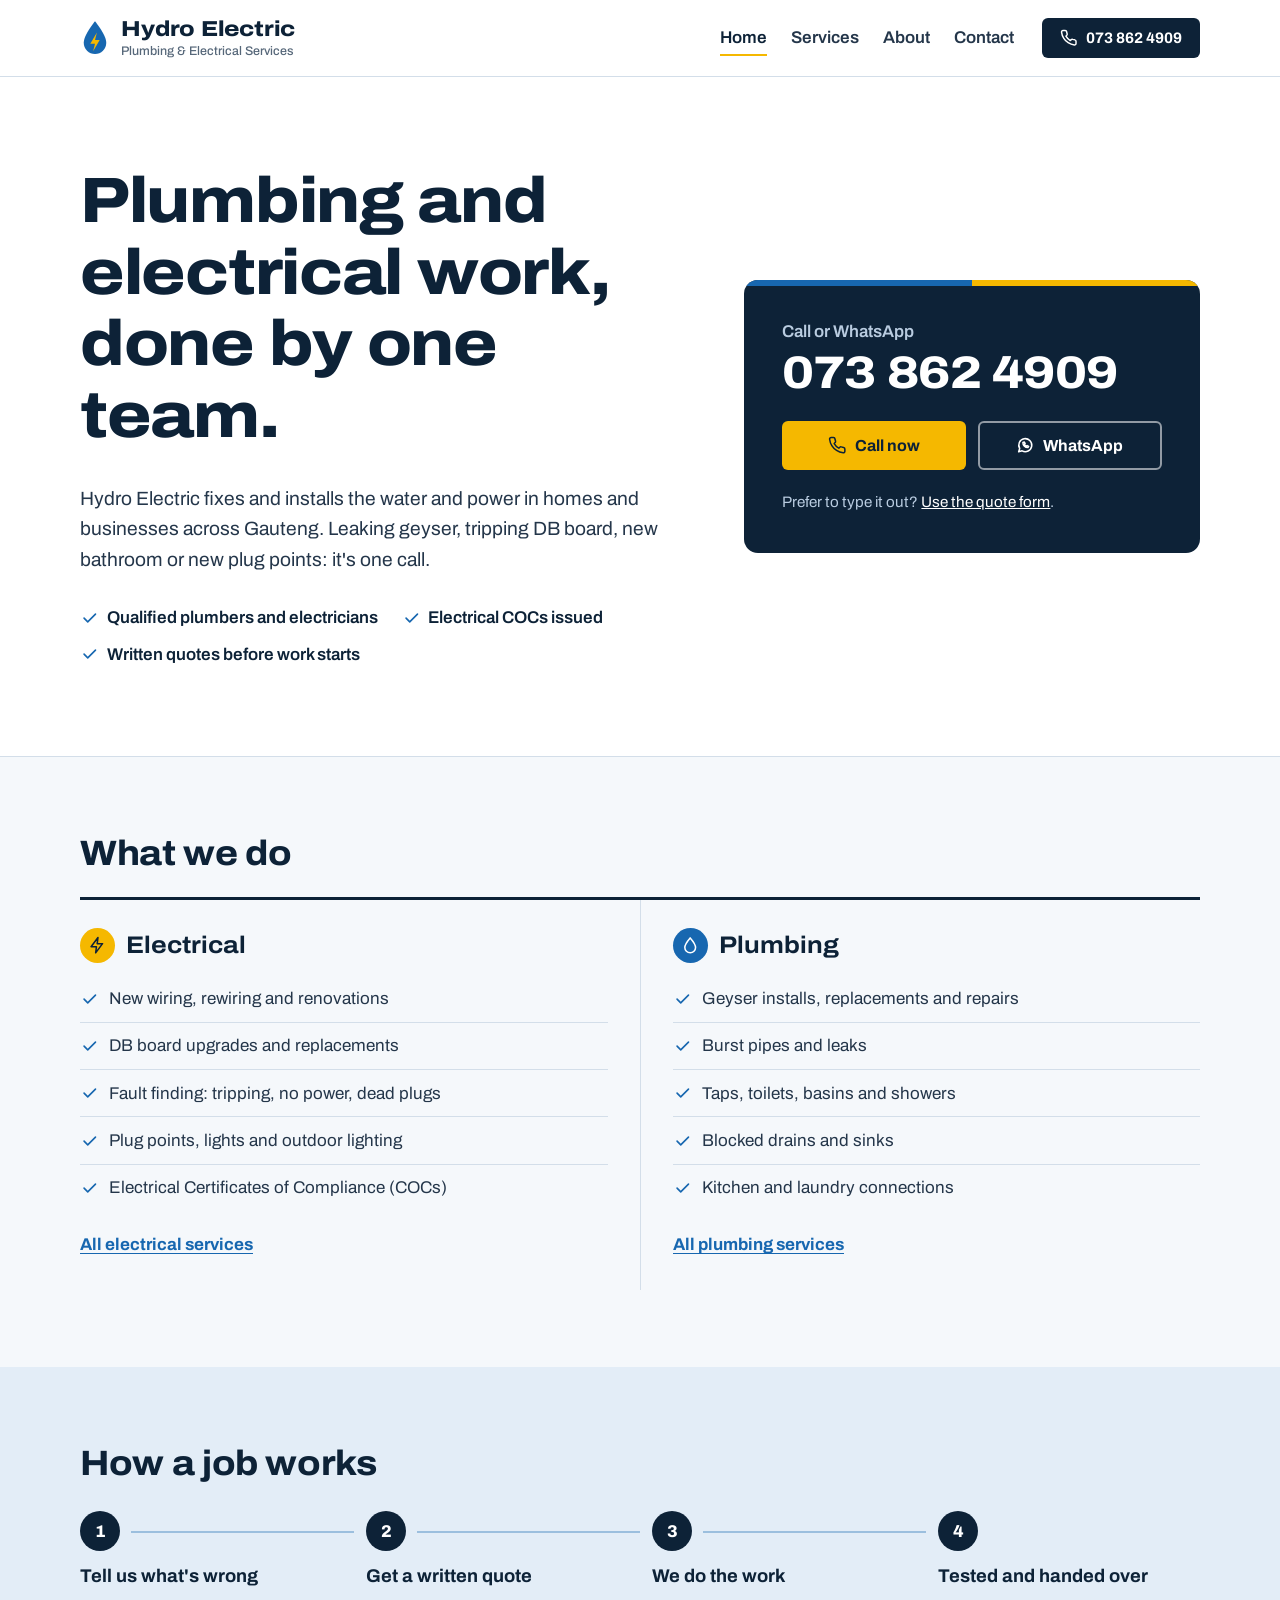
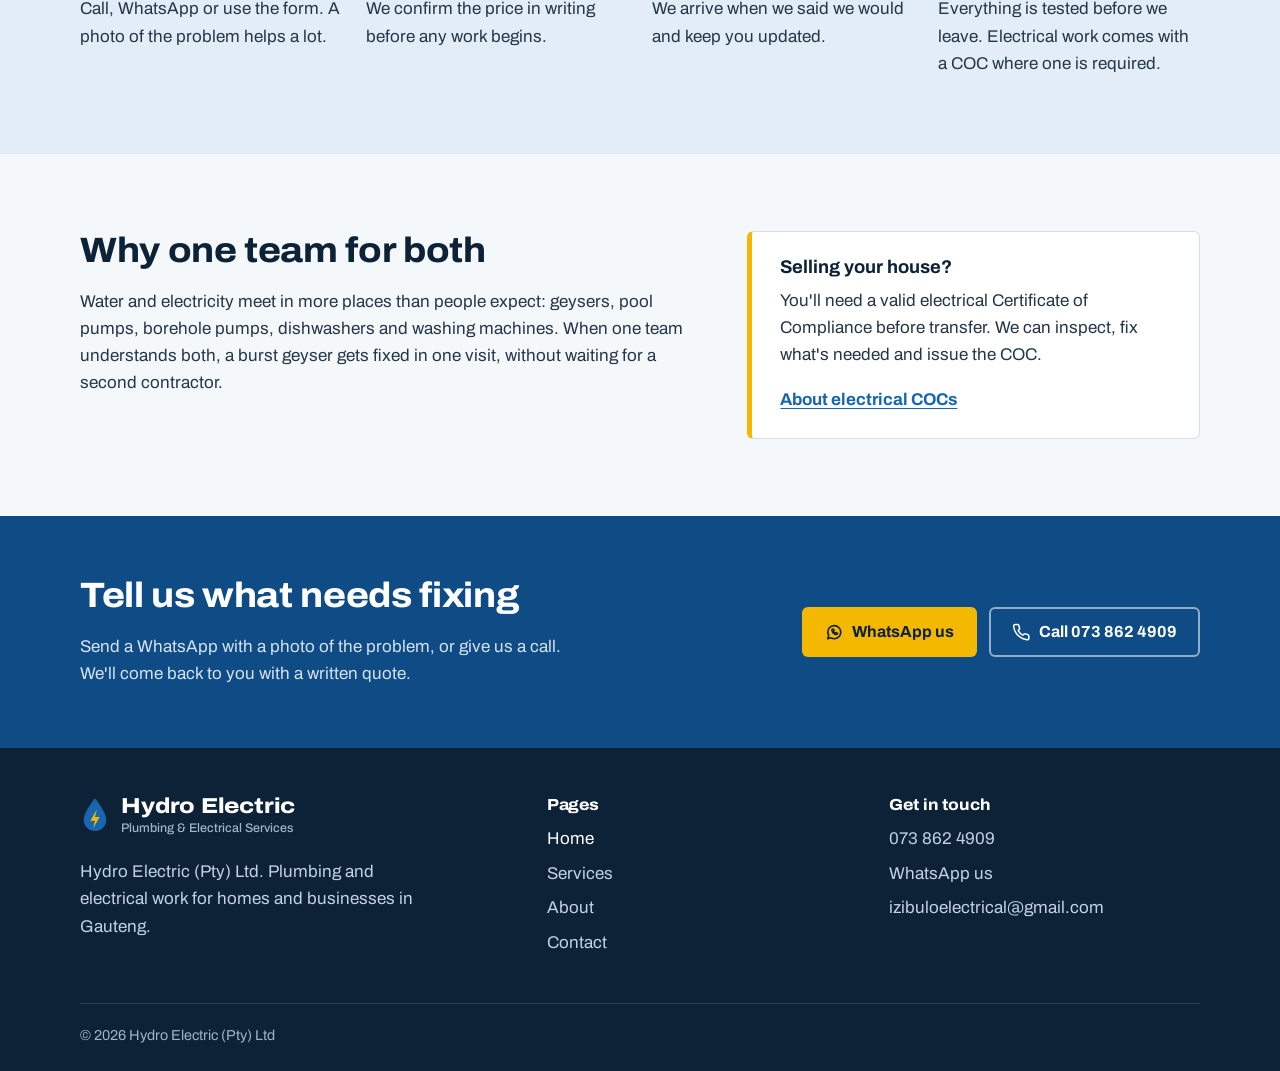
==== commit 2ef88c05: "Add files via upload" ====
--- a/index.html
+++ b/index.html
@@ -1,205 +1,130 @@
 <!DOCTYPE html>
-<html lang="en">
+<html lang="en-ZA">
 <head>
 <meta charset="UTF-8">
-<meta name="viewport" content="width=device-width, initial-scale=1.0">
-<title>Hydro Electric (Pty) Ltd — Plumbing &amp; Electrical Services in Midrand</title>
-<meta name="description" content="Hydro Electric (Pty) Ltd — plumbing and electrical services for homes and businesses in Midrand and surrounds. Registered electrical contractor, 24/7 emergency callouts.">
-<meta name="color-scheme" content="dark only">
-<meta name="theme-color" content="#121212">
-<link rel="icon" href="data:image/svg+xml,%3Csvg xmlns='http://www.w3.org/2000/svg' viewBox='0 0 32 40'%3E%3Cpath d='M16 2C16 2 4 16.5 4 25a12 12 0 0 0 24 0C28 16.5 16 2 16 2z' fill='%231A1A1A' stroke='%23F5F5F3' stroke-width='2.4'/%3E%3Cpath d='M18 14l-7 12h5l-2 8 7-12h-5z' fill='%23F2B705'/%3E%3C/svg%3E">
+<meta name="viewport" content="width=device-width, initial-scale=1">
+<title>Hydro Electric (Pty) Ltd | Plumbing and Electrical Services</title>
+<meta name="description" content="Hydro Electric (Pty) Ltd: plumbing and electrical work for homes and businesses in Gauteng. Geysers, leaks, drains, wiring, DB boards and electrical COCs.">
+<link rel="icon" href="data:image/svg+xml,%3Csvg xmlns='http://www.w3.org/2000/svg' viewBox='0 0 32 40'%3E%3Cpath d='M16 2C16 2 4 16.5 4 25a12 12 0 0 0 24 0C28 16.5 16 2 16 2z' fill='%231767B0'/%3E%3Cpath d='M18 14l-7 12h5l-2 8 7-12h-5z' fill='%23F5B800'/%3E%3C/svg%3E">
 <link rel="preconnect" href="https://fonts.googleapis.com">
-<link href="https://fonts.googleapis.com/css2?family=Fraunces:ital,opsz,wght@0,9..144,400;0,9..144,500;0,9..144,600;1,9..144,500;1,9..144,600&family=Inter:wght@400;500;600&family=IBM+Plex+Mono:wght@500;600&display=swap" rel="stylesheet">
+<link rel="preconnect" href="https://fonts.gstatic.com" crossorigin>
+<link href="https://fonts.googleapis.com/css2?family=Archivo:wdth,wght@62..125,400..800&display=swap" rel="stylesheet">
 <link rel="stylesheet" href="styles.css">
 </head>
 <body>
-
-<div class="emergency-strip">
-  <div class="wrap">
-    <span><span class="dot"></span>24/7 emergency callouts across Midrand</span>
-    <a href="tel:+27738624909">Call now: 073 862 4909 →</a>
-  </div>
-</div>
-
-<header>
-<input type="checkbox" id="nav-toggle" class="nav-toggle-input" aria-hidden="true">
-  <nav class="nav">
-    <a href="index.html" class="brand">
-      <span class="wordmark" aria-label="Hydro Electric (Pty) Ltd, Plumbing and Electrical Services"><svg class="wm-mark" viewBox="0 0 32 40" aria-hidden="true"><path d="M16 2C16 2 4 16.5 4 25a12 12 0 0 0 24 0C28 16.5 16 2 16 2z" fill="none" stroke="currentColor" stroke-width="2.4" stroke-linejoin="round"/><path d="M18 14l-7 12h5l-2 8 7-12h-5z" fill="#F2B705"/></svg><span class="wm-text"><span class="wm-name">Hydro Electric</span><span class="wm-sub">Plumbing &amp; Electrical Services</span></span></span>
-    </a>
-    <div class="navlinks">
-      <a href="index.html" class="active">Home</a>
-      <a href="services.html">Services</a>
-      <a href="projects.html">Projects</a>
-      <a href="about.html">About</a>
-      <a href="contact.html">Contact</a>
-    </div>
-    <div class="nav-actions">
-      <span class="nav-phone"><svg viewBox="0 0 24 24" fill="none" stroke="currentColor" stroke-width="2"><path d="M22 16.92v3a2 2 0 0 1-2.18 2 19.79 19.79 0 0 1-8.63-3.07 19.5 19.5 0 0 1-6-6 19.79 19.79 0 0 1-3.07-8.67A2 2 0 0 1 4.11 2h3a2 2 0 0 1 2 1.72c.127.96.361 1.903.7 2.81a2 2 0 0 1-.45 2.11L8.09 9.91a16 16 0 0 0 6 6l1.27-1.27a2 2 0 0 1 2.11-.45c.907.339 1.85.573 2.81.7A2 2 0 0 1 22 16.92z"/></svg> 073 862 4909</span>
-      <a href="contact.html" class="cta-btn">Get a quote<span class="arrow">→</span></a>
-      <label for="nav-toggle" class="menu-toggle" aria-label="Open menu">
-        <svg viewBox="0 0 24 24" fill="none" stroke="currentColor" stroke-width="2"><line x1="3" y1="6" x2="21" y2="6"/><line x1="3" y1="12" x2="21" y2="12"/><line x1="3" y1="18" x2="21" y2="18"/></svg>
-      </label>
-    </div>
-  </nav>
-  <div class="mobile-nav">
-    <div class="mn-top">
-      <span class="brand"><span class="wordmark wordmark--sm" aria-label="Hydro Electric (Pty) Ltd, Plumbing and Electrical Services"><svg class="wm-mark" viewBox="0 0 32 40" aria-hidden="true"><path d="M16 2C16 2 4 16.5 4 25a12 12 0 0 0 24 0C28 16.5 16 2 16 2z" fill="none" stroke="currentColor" stroke-width="2.4" stroke-linejoin="round"/><path d="M18 14l-7 12h5l-2 8 7-12h-5z" fill="#F2B705"/></svg><span class="wm-text"><span class="wm-name">Hydro Electric</span><span class="wm-sub">Plumbing &amp; Electrical Services</span></span></span></span>
-      <label for="nav-toggle" class="menu-toggle" aria-label="Close menu"><svg viewBox="0 0 24 24" fill="none" stroke="currentColor" stroke-width="2"><line x1="18" y1="6" x2="6" y2="18"/><line x1="6" y1="6" x2="18" y2="18"/></svg></label>
-    </div>
-    <a href="index.html" class="active">Home</a>
-    <a href="services.html">Services</a>
-    <a href="projects.html">Projects</a>
-    <a href="about.html">About</a>
-    <a href="contact.html">Contact</a>
-    <span class="nav-phone">📞 073 862 4909</span>
-    <a href="contact.html" class="cta-btn">Get a quote</a>
+<a class="skip" href="#main">Skip to content</a>
+<header class="site-header">
+  <div class="wrap header-row">
+    <a class="brand" href="index.html" aria-label="Hydro Electric home"><svg class="mark" viewBox="0 0 32 40" aria-hidden="true"><path d="M16 2C16 2 4 16.5 4 25a12 12 0 0 0 24 0C28 16.5 16 2 16 2z" class="mark-drop"/><path d="M18 14l-7 12h5l-2 8 7-12h-5z" class="mark-bolt"/></svg><span class="brand-text"><span class="brand-name">Hydro Electric</span><span class="brand-sub">Plumbing &amp; Electrical Services</span></span></a>
+    <input type="checkbox" id="nav-toggle" class="nav-toggle-input" aria-label="Open menu">
+    <label for="nav-toggle" class="nav-toggle" aria-hidden="true"><span></span><span></span><span></span></label>
+    <nav class="site-nav" aria-label="Main">
+      <ul><li><a href="index.html" aria-current="page">Home</a></li><li><a href="services.html">Services</a></li><li><a href="about.html">About</a></li><li><a href="contact.html">Contact</a></li></ul>
+      <a class="btn btn-ink btn-sm" href="tel:+27738624909"><svg class="i" viewBox="0 0 24 24" aria-hidden="true"><path d="M22 16.9v3a2 2 0 0 1-2.2 2 19.8 19.8 0 0 1-8.6-3.1 19.5 19.5 0 0 1-6-6A19.8 19.8 0 0 1 2.1 4.2 2 2 0 0 1 4.1 2h3a2 2 0 0 1 2 1.7c.1 1 .4 1.9.7 2.8a2 2 0 0 1-.5 2.1L8.1 9.9a16 16 0 0 0 6 6l1.3-1.3a2 2 0 0 1 2.1-.4c.9.3 1.8.6 2.8.7a2 2 0 0 1 1.7 2z"/></svg>073 862 4909</a>
+    </nav>
   </div>
 </header>
+<main id="main">
+<section class="hero">
+  <div class="wrap hero-grid">
+    <div class="hero-copy">
+      <h1>Plumbing and electrical work, done by one team.</h1>
+      <p class="lead">Hydro Electric fixes and installs the water and power in homes and businesses across Gauteng. Leaking geyser, tripping DB board, new bathroom or new plug points: it's one call.</p>
+      <ul class="hero-facts">
+        <li><svg class="i" viewBox="0 0 24 24" aria-hidden="true"><path d="M5 12.5l4.5 4.5L19 7.5"/></svg>Qualified plumbers and electricians</li>
+        <li><svg class="i" viewBox="0 0 24 24" aria-hidden="true"><path d="M5 12.5l4.5 4.5L19 7.5"/></svg>Electrical COCs issued</li>
+        <li><svg class="i" viewBox="0 0 24 24" aria-hidden="true"><path d="M5 12.5l4.5 4.5L19 7.5"/></svg>Written quotes before work starts</li>
+      </ul>
+    </div>
+    <aside class="call-plate" aria-label="Contact Hydro Electric">
+      <p class="plate-label">Call or WhatsApp</p>
+      <a class="plate-number" href="tel:+27738624909">073 862 4909</a>
+      <div class="plate-actions">
+        <a class="btn btn-yellow" href="tel:+27738624909"><svg class="i" viewBox="0 0 24 24" aria-hidden="true"><path d="M22 16.9v3a2 2 0 0 1-2.2 2 19.8 19.8 0 0 1-8.6-3.1 19.5 19.5 0 0 1-6-6A19.8 19.8 0 0 1 2.1 4.2 2 2 0 0 1 4.1 2h3a2 2 0 0 1 2 1.7c.1 1 .4 1.9.7 2.8a2 2 0 0 1-.5 2.1L8.1 9.9a16 16 0 0 0 6 6l1.3-1.3a2 2 0 0 1 2.1-.4c.9.3 1.8.6 2.8.7a2 2 0 0 1 1.7 2z"/></svg>Call now</a>
+        <a class="btn btn-outline-light" href="https://wa.me/27738624909?text=Hi%20Hydro%20Electric%2C%20I%27d%20like%20a%20quote." target="_blank" rel="noopener"><svg class="i" viewBox="0 0 24 24" aria-hidden="true"><path d="M3.5 20.5l1.3-4.2A8.5 8.5 0 1 1 8 19.4z"/><path d="M9 8.5c0 3 2.5 6.5 6.5 6.5l1-1.5-2-1-1 .8c-1-.4-2-1.4-2.4-2.4l.8-1-1-2z"/></svg>WhatsApp</a>
+      </div>
+      <p class="plate-foot">Prefer to type it out? <a href="contact.html">Use the quote form</a>.</p>
+    </aside>
+  </div>
+</section>
 
-<section class="hero">
-  <div class="hero-inner wrap">
-    <div class="hero-copy">
-      <span class="eyebrow">Plumbing &amp; electrical</span>
-      <h1>Your pipes and your power, sorted by one team.</h1>
-      <p>Hydro Electric handles plumbing and electrical installations, repairs, and emergency callouts for homes and businesses across Midrand. Every electrical job comes with a valid Certificate of Compliance.</p>
-      <div class="hero-ctas">
-        <a href="contact.html" class="cta-btn">Request a quote<span class="arrow">→</span></a>
-        <a href="tel:+27738624909" class="cta-btn amber">Emergency callout</a>
+<section class="section">
+  <div class="wrap">
+    <h2 class="section-title">What we do</h2>
+    <div class="trades">
+      <div class="trade">
+        <h3 class="trade-h"><span class="trade-icon elec"><svg class="i" viewBox="0 0 24 24" aria-hidden="true"><path d="M13 2L4 14h7l-1 8 9-12h-7z"/></svg></span>Electrical</h3>
+        <ul class="ticks"><li><svg class="i" viewBox="0 0 24 24" aria-hidden="true"><path d="M5 12.5l4.5 4.5L19 7.5"/></svg><span>New wiring, rewiring and renovations</span></li><li><svg class="i" viewBox="0 0 24 24" aria-hidden="true"><path d="M5 12.5l4.5 4.5L19 7.5"/></svg><span>DB board upgrades and replacements</span></li><li><svg class="i" viewBox="0 0 24 24" aria-hidden="true"><path d="M5 12.5l4.5 4.5L19 7.5"/></svg><span>Fault finding: tripping, no power, dead plugs</span></li><li><svg class="i" viewBox="0 0 24 24" aria-hidden="true"><path d="M5 12.5l4.5 4.5L19 7.5"/></svg><span>Plug points, lights and outdoor lighting</span></li><li><svg class="i" viewBox="0 0 24 24" aria-hidden="true"><path d="M5 12.5l4.5 4.5L19 7.5"/></svg><span>Electrical Certificates of Compliance (COCs)</span></li></ul>
+        <a class="text-link" href="services.html#electrical">All electrical services</a>
       </div>
-    </div>
-    <div class="hero-visual">
-      <div class="panel-graphic">
-        <div class="pg-head"><span>DB-01 · MAIN DISTRIBUTION</span><span class="dot"></span></div>
-        <div class="breaker-row"><div><span class="b-code">CB-01</span><span class="b-label">Electrical installs &amp; repairs</span></div><div class="switch"></div></div>
-        <div class="breaker-row"><div><span class="b-code">CB-02</span><span class="b-label">Plumbing &amp; leak repairs</span></div><div class="switch"></div></div>
-        <div class="breaker-row"><div><span class="b-code">CB-03</span><span class="b-label">Geysers &amp; hot water</span></div><div class="switch"></div></div>
-        <div class="breaker-row"><div><span class="b-code">CB-04</span><span class="b-label">Commercial fit-outs</span></div><div class="switch"></div></div>
-        <div class="breaker-row"><div><span class="b-code">CB-05</span><span class="b-label">24/7 emergency response</span></div><div class="switch"></div></div>
+      <div class="trade">
+        <h3 class="trade-h"><span class="trade-icon plumb"><svg class="i" viewBox="0 0 24 24" aria-hidden="true"><path d="M12 2.5S5 10.5 5 15a7 7 0 0 0 14 0c0-4.5-7-12.5-7-12.5z"/></svg></span>Plumbing</h3>
+        <ul class="ticks"><li><svg class="i" viewBox="0 0 24 24" aria-hidden="true"><path d="M5 12.5l4.5 4.5L19 7.5"/></svg><span>Geyser installs, replacements and repairs</span></li><li><svg class="i" viewBox="0 0 24 24" aria-hidden="true"><path d="M5 12.5l4.5 4.5L19 7.5"/></svg><span>Burst pipes and leaks</span></li><li><svg class="i" viewBox="0 0 24 24" aria-hidden="true"><path d="M5 12.5l4.5 4.5L19 7.5"/></svg><span>Taps, toilets, basins and showers</span></li><li><svg class="i" viewBox="0 0 24 24" aria-hidden="true"><path d="M5 12.5l4.5 4.5L19 7.5"/></svg><span>Blocked drains and sinks</span></li><li><svg class="i" viewBox="0 0 24 24" aria-hidden="true"><path d="M5 12.5l4.5 4.5L19 7.5"/></svg><span>Kitchen and laundry connections</span></li></ul>
+        <a class="text-link" href="services.html#plumbing">All plumbing services</a>
       </div>
     </div>
   </div>
 </section>
 
-<section class="section tight reveal">
+<section class="section section-tint">
   <div class="wrap">
-    <div class="photo-banner">
-      <img src="https://images.unsplash.com/photo-1566417110090-6b15a06ec800?fm=jpg&q=80&w=1600&auto=format&fit=crop" alt="Electrical panel and switch gear" loading="lazy">
-      <div class="pb-caption">
-        <span class="tag">On every job</span>
-        <h3>Done properly, left clean</h3>
-      </div>
+    <h2 class="section-title">How a job works</h2>
+    <ol class="steps">
+      <li><h3>Tell us what's wrong</h3><p>Call, WhatsApp or use the form. A photo of the problem helps a lot.</p></li>
+      <li><h3>Get a written quote</h3><p>We confirm the price in writing before any work begins.</p></li>
+      <li><h3>We do the work</h3><p>We arrive when we said we would and keep you updated.</p></li>
+      <li><h3>Tested and handed over</h3><p>Everything is tested before we leave. Electrical work comes with a COC where one is required.</p></li>
+    </ol>
+  </div>
+</section>
+
+<section class="section">
+  <div class="wrap split">
+    <div>
+      <h2 class="section-title">Why one team for both</h2>
+      <p class="measure">Water and electricity meet in more places than people expect: geysers, pool pumps, borehole pumps, dishwashers and washing machines. When one team understands both, a burst geyser gets fixed in one visit, without waiting for a second contractor.</p>
+    </div>
+    <div class="note-box">
+      <h3>Selling your house?</h3>
+      <p>You'll need a valid electrical Certificate of Compliance before transfer. We can inspect, fix what's needed and issue the COC.</p>
+      <a class="text-link" href="services.html#coc">About electrical COCs</a>
     </div>
   </div>
 </section>
-
-<section class="section reveal">
-  <div class="wrap">
-    <div class="section-head">
-      <span class="tag">What we do</span>
-      <h2>One call for electrical and plumbing</h2>
-      <p>From a dripping tap to a full commercial rewire, one team handles it. No juggling two contractors when a job, like a geyser, needs both trades.</p>
+<section class="cta-band">
+  <div class="wrap cta-inner">
+    <div>
+      <h2>Tell us what needs fixing</h2>
+      <p>Send a WhatsApp with a photo of the problem, or give us a call. We'll come back to you with a written quote.</p>
     </div>
-    <div class="plates">
-      <div class="plate">
-        <div class="icon-wrap"><svg class="icon" viewBox="0 0 24 24" fill="none" stroke="currentColor" stroke-width="2"><path d="M13 2L3 14h7l-1 8 10-12h-7z"/></svg></div>
-        <h3>Electrical</h3>
-        <div class="subhead">HOMES · OFFICES · WAREHOUSES</div>
-        <ul>
-          <li><span class="b">▸</span>New builds, renovations &amp; rewires</li>
-          <li><span class="b">▸</span>DB board upgrades &amp; fault finding</li>
-          <li><span class="b">▸</span>Three-phase &amp; commercial fit-outs</li>
-          <li><span class="b">▸</span>Backup power &amp; changeovers</li>
-        </ul>
-        <a href="services.html#residential" class="plate-cta">See electrical services →</a>
-      </div>
-      <div class="plate">
-        <div class="icon-wrap amber-wrap"><svg class="icon" viewBox="0 0 24 24" fill="none" stroke="currentColor" stroke-width="2"><path d="M12 2.5S5 10.5 5 15a7 7 0 0 0 14 0c0-4.5-7-12.5-7-12.5z"/></svg></div>
-        <h3>Plumbing</h3>
-        <div class="subhead">GEYSERS · LEAKS · BATHROOMS · DRAINS</div>
-        <ul>
-          <li><span class="b">▸</span>Geyser installs, replacements &amp; repairs</li>
-          <li><span class="b">▸</span>Burst pipes &amp; leak repairs</li>
-          <li><span class="b">▸</span>Taps, toilets, basins &amp; showers</li>
-          <li><span class="b">▸</span>Blocked drains</li>
-        </ul>
-        <a href="services.html#plumbing" class="plate-cta">See plumbing services →</a>
-      </div>
+    <div class="cta-actions">
+      <a class="btn btn-yellow" href="https://wa.me/27738624909?text=Hi%20Hydro%20Electric%2C%20I%27d%20like%20a%20quote." target="_blank" rel="noopener"><svg class="i" viewBox="0 0 24 24" aria-hidden="true"><path d="M3.5 20.5l1.3-4.2A8.5 8.5 0 1 1 8 19.4z"/><path d="M9 8.5c0 3 2.5 6.5 6.5 6.5l1-1.5-2-1-1 .8c-1-.4-2-1.4-2.4-2.4l.8-1-1-2z"/></svg>WhatsApp us</a>
+      <a class="btn btn-outline-light" href="tel:+27738624909"><svg class="i" viewBox="0 0 24 24" aria-hidden="true"><path d="M22 16.9v3a2 2 0 0 1-2.2 2 19.8 19.8 0 0 1-8.6-3.1 19.5 19.5 0 0 1-6-6A19.8 19.8 0 0 1 2.1 4.2 2 2 0 0 1 4.1 2h3a2 2 0 0 1 2 1.7c.1 1 .4 1.9.7 2.8a2 2 0 0 1-.5 2.1L8.1 9.9a16 16 0 0 0 6 6l1.3-1.3a2 2 0 0 1 2.1-.4c.9.3 1.8.6 2.8.7a2 2 0 0 1 1.7 2z"/></svg>Call 073 862 4909</a>
     </div>
   </div>
 </section>
-
-<section class="section panel-bg reveal">
-  <div class="wrap">
-    <div class="section-head">
-      <span class="tag">How a job runs</span>
-      <h2>From first call to signed-off certificate</h2>
-      <p>Laid out the way it would appear on our own distribution board schedule — every job passes through the same four breakers.</p>
+</main>
+<footer class="site-footer">
+  <div class="wrap footer-grid">
+    <div>
+      <a class="brand brand-footer" href="index.html"><svg class="mark" viewBox="0 0 32 40" aria-hidden="true"><path d="M16 2C16 2 4 16.5 4 25a12 12 0 0 0 24 0C28 16.5 16 2 16 2z" class="mark-drop"/><path d="M18 14l-7 12h5l-2 8 7-12h-5z" class="mark-bolt"/></svg><span class="brand-text"><span class="brand-name">Hydro Electric</span><span class="brand-sub">Plumbing &amp; Electrical Services</span></span></a>
+      <p class="footer-note">Hydro Electric (Pty) Ltd. Plumbing and electrical work for homes and businesses in Gauteng.</p>
     </div>
-    <div class="schedule">
-      <div class="schedule-head"><span>DISTRIBUTION BOARD SCHEDULE</span><span>DB-JOB / OUR PROCESS</span></div>
-      <div class="schedule-row"><div class="cb"><div class="code">CB-01</div><div class="amp">ENQUIRY</div></div><div class="desc"><h4>Tell us what's wrong</h4><p>Call, WhatsApp, or send the enquiry form — describe the issue or the scope of work.</p></div></div>
-      <div class="schedule-row"><div class="cb"><div class="code">CB-02</div><div class="amp">ASSESS &amp; QUOTE</div></div><div class="desc"><h4>Site visit &amp; written quote</h4><p>We inspect the site, scope the work, and send a clear, itemised quote before anything starts.</p></div></div>
-      <div class="schedule-row"><div class="cb"><div class="code">CB-03</div><div class="amp">INSTALL</div></div><div class="desc"><h4>Qualified tradespeople on site</h4><p>Electrical work is carried out to SANS 10142 standard, with daily updates if the job runs multi-day.</p></div></div>
-      <div class="schedule-row"><div class="cb"><div class="code">CB-04</div><div class="amp">SIGN-OFF</div></div><div class="desc"><h4>Tested, signed off &amp; handed over</h4><p>We test everything before we leave. For electrical work you receive your COC, plus any warranty documents — the job isn't done until the paperwork is.</p></div></div>
+    <div>
+      <h2 class="footer-h">Pages</h2>
+      <ul class="footer-list"><li><a href="index.html" aria-current="page">Home</a></li><li><a href="services.html">Services</a></li><li><a href="about.html">About</a></li><li><a href="contact.html">Contact</a></li></ul>
+    </div>
+    <div>
+      <h2 class="footer-h">Get in touch</h2>
+      <ul class="footer-list">
+        <li><a href="tel:+27738624909">073 862 4909</a></li>
+        <li><a href="https://wa.me/27738624909?text=Hi%20Hydro%20Electric%2C%20I%27d%20like%20a%20quote." target="_blank" rel="noopener">WhatsApp us</a></li>
+        <li><a href="mailto:izibuloelectrical@gmail.com">izibuloelectrical@gmail.com</a></li>
+      </ul>
     </div>
   </div>
-</section>
-
-<section class="section reveal">
-  <div class="wrap">
-    <div class="section-head">
-      <span class="tag">Trusted locally</span>
-      <h2>What Midrand homeowners &amp; businesses say</h2>
-    </div>
-    <div class="testimonials">
-      <div class="t-card"><div class="stars">★★★★★</div><p>Our geyser tripped the whole board on a Sunday night. Someone was out within the hour and had it sorted before midnight.</p><div class="who">— T. Naidoo, Noordwyk</div></div>
-      <div class="t-card"><div class="stars">★★★★★</div><p>Rewired our shop before opening. Quoted fairly, stuck to the timeline, and the COC was ready the same week.</p><div class="who">— L. Mokoena, Kyalami Business Park</div></div>
-      <div class="t-card"><div class="stars">★★★★★</div><p>Upgraded our DB board and added an outdoor circuit. Tidy work, and they explained every step.</p><div class="who">— R. van Zyl, Blue Hills</div></div>
-    </div>
-  </div>
-</section>
-
-<section class="section tight reveal">
-  <div class="wrap">
-    <div class="cta-banner">
-      <div class="cb-copy">
-        <h2>Burst pipe or power problem? We're on call around the clock.</h2>
-        <p>Emergency callouts across Midrand, Kyalami, Noordwyk, and surrounds — plumbing and electrical.</p>
-      </div>
-      <div class="cb-actions">
-        <a href="tel:+27738624909" class="cta-btn amber">Call the emergency line</a>
-        <a href="contact.html" class="cta-btn outline" style="color:#fff;border-color:rgba(255,255,255,0.3);">Request a quote</a>
-      </div>
-    </div>
-  </div>
-</section>
-
-<footer>
-  <div class="footer-grid">
-    <div class="footer-col">
-      <div class="footer-brand"><span class="wordmark" aria-label="Hydro Electric (Pty) Ltd, Plumbing and Electrical Services"><svg class="wm-mark" viewBox="0 0 32 40" aria-hidden="true"><path d="M16 2C16 2 4 16.5 4 25a12 12 0 0 0 24 0C28 16.5 16 2 16 2z" fill="none" stroke="currentColor" stroke-width="2.4" stroke-linejoin="round"/><path d="M18 14l-7 12h5l-2 8 7-12h-5z" fill="#F2B705"/></svg><span class="wm-text"><span class="wm-name">Hydro Electric</span><span class="wm-sub">Plumbing &amp; Electrical Services</span></span></span></div>
-      <p>Plumbing and electrical services for homes and businesses in Midrand and surrounds since 2011.</p>
-    </div>
-    <div class="footer-col">
-      <h4>Site</h4>
-      <ul><li><a href="index.html">Home</a></li><li><a href="services.html">Services</a></li><li><a href="projects.html">Projects</a></li><li><a href="about.html">About</a></li><li><a href="contact.html">Contact</a></li></ul>
-    </div>
-    <div class="footer-col">
-      <h4>Services</h4>
-      <ul><li><a href="services.html#residential">Residential electrical</a></li><li><a href="services.html#plumbing">Plumbing</a></li><li><a href="services.html#commercial">Commercial electrical</a></li><li><a href="services.html#emergency">Emergency callouts</a></li><li><a href="services.html#coc">Electrical COCs</a></li></ul>
-    </div>
-    <div class="footer-col">
-      <h4>Contact</h4>
-      <ul><li><a href="tel:+27738624909">073 862 4909</a></li><li><a href="mailto:izibuloelectrical@gmail.com">izibuloelectrical@gmail.com</a></li><li>Midrand, Gauteng</li></ul>
-    </div>
-  </div>
-  <div class="footer-bottom">
-    <span>© <span class="js-year"></span> Hydro Electric (Pty) Ltd. All rights reserved.</span>
-    <span>Registered electrical contractor · Reg. No. ECX000000</span>
-  </div>
+  <div class="wrap footer-base">© <span class="js-year">2026</span> Hydro Electric (Pty) Ltd</div>
 </footer>
-
 <script src="script.js"></script>
 </body>
 </html>
--- a/styles.css
+++ b/styles.css
@@ -1,497 +1,192 @@
-/* ============================================================
-   Hydro Electric (Pty) Ltd — shared stylesheet
-   Tokens: ink #122820, ink-2 #1A3A2E, copper #C9A227, copper-deep #A6841E,
-   copper-light #EAE0B8, paper #F7F6F0, panel #EEEDE1, line #DCDACB, slate #5E6659
-   Type: Fraunces (display, serif), Inter (body), IBM Plex Mono (utility/labels)
-   ============================================================ */
+/* Hydro Electric (Pty) Ltd */
+:root{
+  color-scheme: light;
+  --paper:#F5F8FB; --white:#FFFFFF; --ink:#0D2237; --text:#24364A; --muted:#566779;
+  --blue:#1767B0; --blue-deep:#0F4C86; --tint:#E3EDF7; --line:#D3DEE9; --yellow:#F5B800; --yellow-deep:#D99F00;
+  --radius-s:6px; --radius-l:14px;
+  --font:"Archivo", "Arial Narrow", Arial, sans-serif;
+}
+*,*::before,*::after{box-sizing:border-box}
+html{-webkit-text-size-adjust:100%;scroll-behavior:smooth}
+@media (prefers-reduced-motion:reduce){html{scroll-behavior:auto}}
+body{margin:0;background:var(--paper);color:var(--text);font-family:var(--font);font-size:1.0625rem;line-height:1.6;font-variation-settings:"wdth" 100}
+img,svg{max-width:100%}
+a{color:var(--blue)}
+h1,h2,h3{color:var(--ink);line-height:1.12;margin:0 0 .5em}
+h1{font-size:clamp(2.3rem,5.4vw,4rem);font-weight:800;font-variation-settings:"wdth" 112;letter-spacing:-.02em;max-width:16ch}
+h2{font-size:clamp(1.6rem,3vw,2.2rem);font-weight:750;font-variation-settings:"wdth" 108;letter-spacing:-.01em}
+h3{font-size:1.15rem;font-weight:700}
+p{margin:0 0 1em}
+.wrap{width:min(1120px,100% - 2.5rem);margin-inline:auto}
+.skip{position:absolute;left:-999px;top:0;background:var(--ink);color:#fff;padding:.6rem 1rem;z-index:100}
+.skip:focus{left:1rem}
+:focus-visible{outline:3px solid var(--yellow);outline-offset:3px;border-radius:3px}
+.i{width:1.15em;height:1.15em;flex-shrink:0;fill:none;stroke:currentColor;stroke-width:2;stroke-linecap:round;stroke-linejoin:round}
+.lead{font-size:1.2rem;color:var(--text);max-width:58ch}
+.measure{max-width:62ch}
+.muted{color:var(--muted);font-size:.95rem}
 
-:root{
-  color-scheme:dark;
-  --ink:#0A0A0A;
-  --ink-2:#262626;
-  --copper:#F2B705;
-  --copper-deep:#C99A04;
-  --copper-light:#FBE58A;
-  --copper-wash:#FDF6DC;
-  --paper:#121212;
-  --panel:#1B1B1B;
-  --line:#2C2C2C;
-  --slate:#A8A29A;
-  --cream-ink:#F5F5F3;
+/* Brand */
+.brand{display:inline-flex;align-items:center;gap:.7rem;text-decoration:none;color:var(--ink)}
+.mark{width:30px;height:38px}
+.mark-drop{fill:var(--blue)}
+.mark-bolt{fill:var(--yellow)}
+.brand-text{display:flex;flex-direction:column;line-height:1}
+.brand-name{font-weight:800;font-size:1.35rem;font-variation-settings:"wdth" 115;letter-spacing:-.01em}
+.brand-sub{font-size:.78rem;color:var(--muted);margin-top:.3rem;font-weight:500}
+
+/* Buttons */
+.btn{display:inline-flex;align-items:center;justify-content:center;gap:.55rem;font:inherit;font-weight:700;font-size:1rem;padding:.85rem 1.3rem;border-radius:var(--radius-s);border:2px solid transparent;text-decoration:none;cursor:pointer;line-height:1.1}
+.btn-sm{padding:.6rem 1rem;font-size:.95rem}
+.btn-ink{background:var(--ink);color:#fff}
+.btn-ink:hover{background:var(--blue-deep)}
+.btn-yellow{background:var(--yellow);color:var(--ink)}
+.btn-yellow:hover{background:var(--yellow-deep)}
+.btn-outline{background:transparent;color:var(--ink);border-color:var(--ink)}
+.btn-outline:hover{background:var(--ink);color:#fff}
+.btn-outline-light{background:transparent;color:#fff;border-color:rgba(255,255,255,.55)}
+.btn-outline-light:hover{border-color:#fff;background:rgba(255,255,255,.08)}
+.text-link{font-weight:700;color:var(--blue);text-underline-offset:3px}
+
+/* Header */
+.site-header{background:var(--white);border-bottom:1px solid var(--line);position:sticky;top:0;z-index:50}
+.header-row{display:flex;align-items:center;justify-content:space-between;min-height:76px;gap:1rem}
+.site-nav{display:flex;align-items:center;gap:1.75rem}
+.site-nav ul{display:flex;gap:1.5rem;list-style:none;margin:0;padding:0}
+.site-nav ul a{color:var(--text);text-decoration:none;font-weight:600;padding:.4rem 0;border-bottom:2px solid transparent}
+.site-nav ul a:hover{color:var(--blue)}
+.site-nav ul a[aria-current="page"]{color:var(--ink);border-bottom-color:var(--yellow)}
+.nav-toggle-input,.nav-toggle{display:none}
+@media (max-width:820px){
+  .nav-toggle{display:flex;flex-direction:column;gap:5px;cursor:pointer;padding:12px;margin-right:-12px}
+  .nav-toggle span{display:block;width:24px;height:2.5px;background:var(--ink);border-radius:2px;transition:transform .2s,opacity .2s}
+  .nav-toggle-input{display:block;position:absolute;opacity:0;width:1px;height:1px;margin:0;pointer-events:none}
+  .nav-toggle-input:focus-visible + .nav-toggle{outline:3px solid var(--yellow);border-radius:4px}
+  .site-nav{display:none;position:absolute;left:0;right:0;top:100%;background:var(--white);border-bottom:1px solid var(--line);flex-direction:column;align-items:stretch;padding:.5rem 1.25rem 1.25rem;gap:1rem;box-shadow:0 12px 24px rgba(13,34,55,.08)}
+  .site-nav ul{flex-direction:column;gap:0}
+  .site-nav ul a{display:block;padding:.85rem 0;border-bottom:1px solid var(--line)}
+  .site-nav ul a[aria-current="page"]{border-bottom-color:var(--line);color:var(--blue)}
+  .nav-toggle-input:checked ~ .site-nav{display:flex}
+  .nav-toggle-input:checked + .nav-toggle span:nth-child(1){transform:translateY(7.5px) rotate(45deg)}
+  .nav-toggle-input:checked + .nav-toggle span:nth-child(2){opacity:0}
+  .nav-toggle-input:checked + .nav-toggle span:nth-child(3){transform:translateY(-7.5px) rotate(-45deg)}
+  .site-header .wrap{position:static}
+  .brand-name{font-size:1.2rem}
 }
 
-*{box-sizing:border-box;margin:0;padding:0;}
-html{scroll-behavior:smooth;}
-body{
-  background:var(--paper);
-  color:var(--cream-ink);
-  font-family:'Inter',sans-serif;
-  line-height:1.65;
-  overflow-x:hidden;
+/* Hero */
+.hero{padding:clamp(3rem,7vw,5.5rem) 0;background:var(--white);border-bottom:1px solid var(--line)}
+.hero-grid{display:grid;grid-template-columns:1.25fr .95fr;gap:clamp(2rem,5vw,4.5rem);align-items:center}
+.hero-facts{list-style:none;padding:0;margin:1.75rem 0 0;display:flex;flex-wrap:wrap;gap:.6rem 1.5rem}
+.hero-facts li{display:flex;align-items:center;gap:.45rem;font-weight:600;color:var(--ink)}
+.hero-facts .i{color:var(--blue)}
+.call-plate{background:var(--ink);color:#fff;border-radius:var(--radius-l);padding:clamp(1.6rem,3vw,2.4rem);position:relative;overflow:hidden}
+.call-plate::before{content:"";position:absolute;left:0;right:0;top:0;height:6px;background:linear-gradient(90deg,var(--blue) 0 50%,var(--yellow) 50% 100%)}
+.plate-label{margin:0 0 .35rem;color:#B9CCE0;font-weight:600}
+.plate-number{display:block;color:#fff;text-decoration:none;font-weight:800;font-size:clamp(2rem,3.7vw,2.85rem);font-variation-settings:"wdth" 112;letter-spacing:-.01em;line-height:1;margin-bottom:1.5rem;white-space:nowrap}
+.plate-actions{display:flex;gap:.75rem;flex-wrap:wrap}
+.plate-actions .btn{flex:1 1 9rem}
+.plate-foot{margin:1.25rem 0 0;color:#B9CCE0;font-size:.95rem}
+.plate-foot a{color:#fff}
+
+/* Sections */
+.section{padding:clamp(3rem,6vw,5rem) 0}
+.section-tint{background:var(--tint)}
+.section-title{display:flex;align-items:center;gap:.75rem}
+.page-head{background:var(--white);border-bottom:1px solid var(--line);padding:clamp(2.5rem,6vw,4rem) 0}
+.page-head h1{max-width:22ch}
+.jump{display:flex;flex-wrap:wrap;gap:.6rem;margin-top:1.5rem}
+.jump a{padding:.5rem 1rem;border:1.5px solid var(--line);border-radius:999px;text-decoration:none;color:var(--ink);font-weight:600;background:var(--paper)}
+.jump a:hover{border-color:var(--blue);color:var(--blue)}
+
+.trades{display:grid;grid-template-columns:1fr 1fr;gap:0;border-top:3px solid var(--ink);margin-top:1.5rem}
+.trade{padding:1.75rem 2rem 2rem 0}
+.trade + .trade{padding-left:2rem;padding-right:0;border-left:1px solid var(--line)}
+.trade-h{display:flex;align-items:center;gap:.65rem;font-size:1.5rem;font-variation-settings:"wdth" 110}
+.trade-icon{display:inline-grid;place-items:center;width:2.2rem;height:2.2rem;border-radius:50%;flex-shrink:0}
+.trade-icon .i{width:1.15rem;height:1.15rem}
+.trade-icon.elec{background:var(--yellow);color:var(--ink)}
+.trade-icon.plumb{background:var(--blue);color:#fff}
+.ticks{list-style:none;padding:0;margin:0 0 1.25rem}
+.ticks li{display:flex;gap:.6rem;align-items:flex-start;padding:.6rem 0;border-bottom:1px solid var(--line)}
+.ticks li:last-child{border-bottom:0}
+.ticks .i{color:var(--blue);margin-top:.22em}
+
+.steps{list-style:none;counter-reset:step;padding:0;margin:1.75rem 0 0;display:grid;grid-template-columns:repeat(4,1fr);gap:1.5rem}
+.steps li{counter-increment:step;position:relative;padding-top:3.4rem}
+.steps li::before{content:counter(step);position:absolute;top:0;left:0;width:2.5rem;height:2.5rem;border-radius:50%;background:var(--ink);color:#fff;display:grid;place-items:center;font-weight:800}
+.steps li:not(:last-child)::after{content:"";position:absolute;top:1.25rem;left:3.2rem;right:-.75rem;height:2px;background:var(--blue);opacity:.35}
+.steps p{color:var(--text);margin:0}
+
+.split{display:grid;grid-template-columns:1.2fr .9fr;gap:clamp(2rem,5vw,4rem);align-items:start}
+.note-box{background:var(--white);border:1px solid var(--line);border-left:5px solid var(--yellow);border-radius:var(--radius-s);padding:1.6rem 1.75rem}
+.note-box .btn{margin-top:.5rem}
+.plain-list{list-style:none;padding:0;margin:0}
+.plain-list li{padding:.7rem 0;border-bottom:1px solid var(--line)}
+.plain-list li:last-child{border-bottom:0}
+.plain-list strong{color:var(--ink)}
+
+.svc-grid{display:grid;grid-template-columns:repeat(auto-fit,minmax(240px,1fr));gap:1.25rem 2.5rem;margin-top:1.5rem}
+.svc-group h3{padding-bottom:.6rem;border-bottom:2px solid var(--ink);margin-bottom:.25rem}
+
+.promise-grid{display:grid;grid-template-columns:repeat(4,1fr);gap:2rem;margin-top:1.5rem}
+.promise-grid h3{padding-top:1rem;border-top:3px solid var(--blue)}
+.promise-grid p{margin:0}
+
+/* CTA band */
+.cta-band{background:var(--blue-deep);color:#fff;padding:clamp(2.5rem,5vw,3.75rem) 0}
+.cta-inner{display:flex;align-items:center;justify-content:space-between;gap:2rem;flex-wrap:wrap}
+.cta-band h2{color:#fff}
+.cta-band p{color:#D5E3F1;max-width:52ch;margin:0}
+.cta-actions{display:flex;gap:.75rem;flex-wrap:wrap}
+
+/* Contact */
+.contact-grid{display:grid;grid-template-columns:.85fr 1.15fr;gap:clamp(2rem,5vw,4rem);align-items:start}
+.contact-ways{display:flex;flex-direction:column;gap:.85rem}
+.way{display:flex;align-items:center;gap:1rem;padding:1.1rem 1.25rem;background:var(--white);border:1px solid var(--line);border-radius:var(--radius-s);text-decoration:none;color:var(--text);overflow-wrap:anywhere}
+.way:hover{border-color:var(--blue)}
+.way .i{width:1.6rem;height:1.6rem;color:var(--blue)}
+.way span{display:flex;flex-direction:column}
+.way strong{color:var(--ink)}
+.quote-form{background:var(--white);border:1px solid var(--line);border-top:5px solid var(--blue);border-radius:var(--radius-s);padding:clamp(1.5rem,3vw,2.25rem)}
+.form-title{font-size:1.5rem}
+.field{margin-bottom:1.1rem}
+.field label{display:block;font-weight:600;color:var(--ink);margin-bottom:.35rem}
+.field input,.field select,.field textarea{width:100%;font:inherit;font-size:1rem;padding:.75rem .85rem;border:1.5px solid #B9C7D6;border-radius:var(--radius-s);background:#fff;color:var(--ink)}
+.field input:focus,.field select:focus,.field textarea:focus{outline:none;border-color:var(--blue);box-shadow:0 0 0 3px rgba(23,103,176,.2)}
+.field [aria-invalid="true"]{border-color:#B3261E}
+.form-error{color:#B3261E;font-weight:600}
+.form-actions{display:flex;gap:.75rem;flex-wrap:wrap}
+
+/* Footer */
+.site-footer{background:var(--ink);color:#C3D2E2;padding:3rem 0 1.5rem}
+.footer-grid{display:grid;grid-template-columns:1.4fr 1fr 1fr;gap:2rem}
+.brand-footer{color:#fff}
+.brand-footer .brand-sub{color:#9FB4CA}
+.footer-note{margin-top:1rem;max-width:36ch}
+.footer-h{color:#fff;font-size:1rem;margin-bottom:.75rem}
+.footer-list{list-style:none;padding:0;margin:0}
+.footer-list li{margin-bottom:.45rem}
+.footer-list a{color:#C3D2E2;text-decoration:none;overflow-wrap:anywhere}
+.footer-list a:hover{color:#fff;text-decoration:underline}
+.footer-list a[aria-current]{color:#fff}
+.footer-base{border-top:1px solid rgba(255,255,255,.12);margin-top:2.5rem;padding-top:1.25rem;font-size:.9rem;color:#9FB4CA}
+
+/* Responsive */
+@media (max-width:960px){
+  .steps,.promise-grid{grid-template-columns:1fr 1fr}
+  .steps li::after{display:none}
 }
-h1,h2,h3,.display{
-  font-family:'Fraunces',serif;
-  font-weight:600;
-  letter-spacing:-0.01em;
-  color:var(--cream-ink);
+@media (max-width:820px){
+  .hero-grid,.split,.contact-grid{grid-template-columns:1fr}
+  .trades{grid-template-columns:1fr}
+  .trade,.trade + .trade{padding:1.5rem 0;border-left:0}
+  .trade + .trade{border-top:1px solid var(--line)}
+  .footer-grid{grid-template-columns:1fr 1fr}
+  .footer-grid > div:first-child{grid-column:1/-1}
 }
-em, .accent-serif{
-  font-family:'Fraunces',serif;
-  font-style:italic;
-  font-weight:500;
-  color:var(--copper);
+@media (max-width:520px){
+  .steps,.promise-grid{grid-template-columns:1fr}
+  .cta-actions .btn,.form-actions .btn{flex:1 1 100%}
+  .footer-grid{grid-template-columns:1fr}
 }
-.mono{font-family:'IBM Plex Mono',monospace;}
-a{color:inherit;text-decoration:none;}
-img,svg{display:block;}
-ul{list-style:none;}
-:focus-visible{outline:2px solid var(--copper); outline-offset:3px;}
-@media (prefers-reduced-motion: reduce){
-  *{animation-duration:0.001ms !important;animation-iteration-count:1 !important;transition-duration:0.001ms !important;scroll-behavior:auto !important;}
-}
-
-.reveal{opacity:0;transform:translateY(18px);transition:opacity .7s ease, transform .7s ease;}
-.reveal.in{opacity:1;transform:translateY(0);}
-
-.wrap{max-width:1160px;margin:0 auto;padding:0 24px;}
-
-/* ---------- Emergency strip ---------- */
-.emergency-strip{
-  background:var(--ink);
-  color:var(--cream-ink);
-  font-family:'IBM Plex Mono',monospace;
-  font-size:0.76rem;
-  letter-spacing:0.03em;
-  border-bottom:1px solid rgba(242,183,5,0.3);
-}
-.emergency-strip .wrap{
-  display:flex;align-items:center;justify-content:space-between;
-  padding:9px 24px;gap:12px;flex-wrap:wrap;
-}
-.emergency-strip a{color:var(--copper);font-weight:600;}
-.emergency-strip .dot{
-  display:inline-block;width:6px;height:6px;border-radius:50%;
-  background:var(--copper);margin-right:8px;box-shadow:0 0 0 3px rgba(242,183,5,0.2);
-}
-
-/* ---------- Header / Nav ---------- */
-header{
-  position:sticky;top:0;z-index:50;
-  background:rgba(18,18,18,0.88);
-  backdrop-filter:blur(10px);
-  border-bottom:1px solid var(--line);
-}
-.nav{
-  display:grid;grid-template-columns:1fr auto 1fr;align-items:center;gap:16px;
-  padding:14px 24px;max-width:1160px;margin:0 auto;
-}
-.brand{grid-column:2;display:flex;align-items:center;justify-self:center;font-size:1.12rem;color:var(--cream-ink);font-weight:600;font-family:'Fraunces',serif;letter-spacing:-0.01em;}
-.brand-logo{height:130px;width:auto;display:block;object-fit:contain;filter:drop-shadow(0 0 12px rgba(242,183,5,0.25));}
-.brand-logo--sm{height:80px;}
-.navlinks{grid-column:1;justify-self:start;display:flex;gap:34px;font-size:0.85rem;font-weight:500;color:var(--slate);align-items:center;letter-spacing:0.02em;}
-.navlinks a{transition:color .15s;position:relative;padding:4px 0;}
-.navlinks a:hover{color:var(--copper);}
-.navlinks a.active{color:var(--cream-ink);}
-.navlinks a.active::after{
-  content:"";position:absolute;left:0;right:0;bottom:-4px;height:1.5px;background:var(--copper);
-}
-.nav-actions{grid-column:3;justify-self:end;display:flex;align-items:center;gap:16px;}
-.nav-phone{display:flex;align-items:center;gap:7px;font-family:'IBM Plex Mono',monospace;font-size:0.82rem;font-weight:500;color:var(--cream-ink);}
-.nav-phone svg{width:15px;height:15px;color:var(--copper);}
-
-.cta-btn{
-  background:var(--ink-2);color:var(--cream-ink);font-weight:500;
-  padding:12px 24px;font-size:0.82rem;border-radius:3px;
-  border:1px solid var(--ink-2);cursor:pointer;transition:all .2s ease;
-  font-family:'Inter',sans-serif;display:inline-flex;align-items:center;
-  letter-spacing:0.04em;text-transform:uppercase;
-}
-.cta-btn:hover{background:var(--copper);border-color:var(--copper);color:var(--ink);}
-.cta-btn.outline{background:transparent;color:var(--cream-ink);border:1px solid var(--line);}
-.cta-btn.outline:hover{border-color:var(--copper);color:var(--copper);background:transparent;}
-.cta-btn.amber{background:var(--copper);border-color:var(--copper);color:var(--ink);}
-.cta-btn.amber:hover{background:var(--copper-deep);border-color:var(--copper-deep);color:var(--cream-ink);}
-.cta-btn .arrow{margin-left:9px;vertical-align:-1px;transition:transform .15s;}
-.cta-btn:hover .arrow{transform:translateX(3px);}
-
-.menu-toggle{
-  display:none;background:none;border:none;
-  width:36px;height:36px;cursor:pointer;color:var(--cream-ink);
-  align-items:center;justify-content:center;opacity:0.85;
-}
-.menu-toggle:hover{opacity:1;}
-.menu-toggle svg{stroke-width:1.5;}
-.nav-toggle-input{
-  position:absolute;opacity:0;width:0;height:0;pointer-events:none;
-}
-.nav-toggle-input:checked ~ .mobile-nav{display:flex;}
-body:has(.nav-toggle-input:checked){overflow:hidden;}
-.mobile-nav{
-  display:none;position:fixed;top:0;left:0;right:0;bottom:0;z-index:60;
-  background:var(--paper);padding:24px;flex-direction:column;gap:2px;overflow-y:auto;
-}
-.mobile-nav .mn-top{display:flex;align-items:center;justify-content:space-between;margin-bottom:20px;}
-.mobile-nav a{padding:17px 4px;font-size:1.1rem;font-weight:500;color:var(--cream-ink);border-bottom:1px solid var(--line);font-family:'Fraunces',serif;}
-.mobile-nav a.active{color:var(--copper);}
-.mobile-nav .cta-btn{margin-top:18px;justify-content:center;}
-.mobile-nav .nav-phone{margin-top:8px;font-size:1rem;}
-
-/* ---------- Wire divider (signature motif) ---------- */
-.wire-divider{
-  max-width:1160px;margin:0 auto;padding:0 24px;
-  display:flex;align-items:center;gap:0;
-}
-.wire-divider::before,.wire-divider::after{content:"";flex:1;height:1px;background:var(--line);}
-.wire-divider .node{
-  width:7px;height:7px;border-radius:50%;background:var(--copper);margin:0 14px;flex-shrink:0;
-}
-
-/* ---------- Page hero (inner pages) ---------- */
-.page-hero{
-  background:var(--ink);
-  color:var(--cream-ink);
-  padding:80px 24px 64px;
-  position:relative;
-  overflow:hidden;
-}
-.page-hero::before{
-  content:"";position:absolute;inset:0;
-  background-image:radial-gradient(circle at 88% 15%, rgba(242,183,5,0.28), transparent 55%);
-}
-.page-hero .wrap{position:relative;}
-.page-hero .tag{
-  font-family:'IBM Plex Mono',monospace;color:var(--copper);font-size:0.74rem;
-  letter-spacing:0.12em;text-transform:uppercase;font-weight:600;
-}
-.page-hero h1{color:#fff;font-size:clamp(2rem,4.2vw,3rem);margin-top:16px;max-width:660px;font-weight:500;}
-.page-hero p{color:#C9BFA9;margin-top:18px;max-width:560px;font-size:1.06rem;}
-.breadcrumb{font-family:'IBM Plex Mono',monospace;font-size:0.74rem;color:#8A8070;margin-bottom:12px;letter-spacing:0.03em;}
-.breadcrumb a{color:#C9BFA9;}
-.breadcrumb a:hover{color:#fff;}
-
-/* ---------- Home hero ---------- */
-.hero{
-  position:relative;padding:96px 24px 72px;overflow:hidden;
-  background:var(--paper);
-}
-.hero-inner{
-  max-width:1160px;margin:0 auto;
-  display:grid;grid-template-columns:1.05fr 0.95fr;gap:56px;align-items:center;
-}
-.eyebrow{
-  display:inline-flex;align-items:center;gap:9px;
-  font-family:'IBM Plex Mono',monospace;font-size:0.72rem;letter-spacing:0.14em;
-  color:var(--copper-deep);text-transform:uppercase;margin-bottom:26px;
-  font-weight:600;
-}
-.eyebrow::before{content:"";width:22px;height:1px;background:var(--copper);}
-.hero h1{font-size:clamp(2.2rem,4.6vw,3.4rem);line-height:1.12;letter-spacing:-0.015em;font-weight:500;}
-.hero p{max-width:480px;margin:26px 0 36px;color:var(--slate);font-size:1.08rem;}
-.hero-ctas{display:flex;gap:16px;flex-wrap:wrap;}
-
-.panel-graphic{
-  background:var(--ink);border-radius:6px;padding:34px;
-  box-shadow:0 30px 70px rgba(22,20,15,0.22);
-  border:1px solid rgba(242,183,5,0.25);
-  position:relative;
-}
-.panel-graphic::before{
-  content:"";position:absolute;top:16px;right:16px;bottom:16px;left:16px;
-  border:1px solid rgba(242,183,5,0.18);pointer-events:none;
-}
-.panel-graphic .pg-head{display:flex;align-items:center;justify-content:space-between;margin-bottom:22px;}
-.panel-graphic .pg-head span{font-family:'IBM Plex Mono',monospace;color:var(--copper);font-size:0.68rem;letter-spacing:0.1em;}
-.panel-graphic .pg-head .dot{width:6px;height:6px;border-radius:50%;background:var(--copper);}
-.breaker-row{
-  display:flex;align-items:center;justify-content:space-between;
-  background:rgba(255,255,255,0.03);border:1px solid rgba(242,183,5,0.15);border-radius:3px;
-  padding:15px 18px;margin-bottom:10px;
-}
-.breaker-row:last-child{margin-bottom:0;}
-.breaker-row .b-label{font-family:'Inter',sans-serif;font-size:0.85rem;color:var(--cream-ink);font-weight:500;}
-.breaker-row .b-code{font-family:'IBM Plex Mono',monospace;font-size:0.66rem;color:#8A7B63;display:block;margin-bottom:3px;letter-spacing:0.05em;}
-.switch{width:8px;height:8px;border-radius:50%;background:var(--copper);flex-shrink:0;box-shadow:0 0 0 3px rgba(242,183,5,0.18);}
-
-/* ---------- Stats ---------- */
-.stats{
-  display:grid;grid-template-columns:repeat(3,1fr);
-  border-top:1px solid var(--line);border-bottom:1px solid var(--line);
-  background:var(--panel);
-}
-.stat{padding:32px 16px;text-align:center;border-right:1px solid var(--line);}
-.stat:last-child{border-right:none;}
-.stat .num{font-family:'Fraunces',serif;font-weight:600;font-size:1.5rem;color:var(--copper-deep);}
-.stat .label{font-size:0.76rem;color:var(--slate);margin-top:6px;letter-spacing:0.02em;}
-
-/* ---------- Sections ---------- */
-.section{padding:96px 24px;}
-.section.tight{padding:68px 24px;}
-.section.panel-bg{background:var(--panel);}
-.section-head{max-width:640px;margin:0 auto 56px;text-align:center;}
-.section-head.left{text-align:left;margin-left:0;}
-.section-head .tag{
-  font-family:'IBM Plex Mono',monospace;color:var(--copper-deep);
-  font-size:0.74rem;letter-spacing:0.12em;text-transform:uppercase;font-weight:600;
-}
-.section-head h2{font-size:clamp(1.85rem,3.6vw,2.5rem);margin-top:14px;font-weight:500;}
-.section-head p{color:var(--slate);margin-top:16px;font-size:1.04rem;}
-
-/* ---------- Service plates ---------- */
-.plates{display:grid;grid-template-columns:1fr 1fr;gap:26px;max-width:1000px;margin:0 auto;}
-.plates.single{grid-template-columns:1fr;}
-.plate{
-  background:var(--paper);border:1px solid var(--line);border-radius:4px;
-  padding:38px 34px;transition:border-color .2s, transform .2s;
-}
-.plate:hover{border-color:var(--copper);transform:translateY(-3px);}
-.plate .icon-wrap{
-  width:48px;height:48px;border-radius:50%;background:var(--copper-wash);
-  display:flex;align-items:center;justify-content:center;margin-bottom:22px;
-  border:1px solid var(--copper-light);
-}
-.plate .icon-wrap.amber-wrap{background:var(--copper-wash);}
-.plate .icon{width:22px;height:22px;color:var(--copper-deep);}
-.plate .icon-wrap.amber-wrap .icon{color:var(--copper-deep);}
-.plate h3{font-size:1.32rem;font-weight:500;}
-.plate .subhead{font-family:'IBM Plex Mono',monospace;font-size:0.7rem;color:var(--slate);margin:8px 0 20px;letter-spacing:0.08em;}
-.plate ul li{
-  font-size:0.94rem;color:var(--cream-ink);padding:12px 0;
-  border-top:1px solid var(--line);display:flex;gap:11px;align-items:flex-start;
-}
-.plate ul li:first-child{border-top:none;}
-.plate ul li .b{color:var(--copper);flex-shrink:0;margin-top:1px;}
-.plate .plate-cta{margin-top:22px;font-size:0.86rem;font-weight:600;color:var(--copper-deep);display:inline-flex;align-items:center;gap:6px;font-family:'IBM Plex Mono',monospace;letter-spacing:0.02em;}
-
-/* ---------- Breaker schedule / process ---------- */
-.schedule{
-  max-width:1000px;margin:0 auto;border:1px solid var(--line);border-radius:4px;overflow:hidden;
-}
-.schedule-head{
-  background:var(--ink);color:var(--cream-ink);padding:18px 26px;
-  display:flex;justify-content:space-between;align-items:center;
-  font-family:'IBM Plex Mono',monospace;font-size:0.72rem;letter-spacing:0.08em;
-}
-.schedule-head span:last-child{color:var(--copper);}
-.schedule-row{
-  display:grid;grid-template-columns:120px 1fr;
-  border-top:1px solid var(--line);
-}
-.schedule-row:first-child{border-top:none;}
-.schedule-row .cb{
-  background:var(--panel);display:flex;flex-direction:column;justify-content:center;
-  padding:24px;border-right:1px solid var(--line);
-}
-.schedule-row .cb .code{font-family:'Fraunces',serif;font-size:1.05rem;font-weight:600;color:var(--copper-deep);}
-.schedule-row .cb .amp{font-family:'IBM Plex Mono',monospace;font-size:0.64rem;color:var(--slate);margin-top:4px;letter-spacing:0.06em;}
-.schedule-row .desc{padding:24px 28px;}
-.schedule-row .desc h4{font-size:1.1rem;color:var(--cream-ink);font-family:'Fraunces',serif;font-weight:600;}
-.schedule-row .desc p{color:var(--slate);font-size:0.93rem;margin-top:7px;}
-
-/* ---------- Testimonials ---------- */
-.testimonials{display:grid;grid-template-columns:repeat(3,1fr);gap:24px;max-width:1160px;margin:0 auto;}
-.t-card{
-  background:var(--paper);border:1px solid var(--line);border-radius:4px;padding:30px;position:relative;
-}
-.t-card::before{
-  content:"\201C";position:absolute;top:14px;left:22px;font-family:'Fraunces',serif;
-  font-size:3rem;color:var(--copper-light);line-height:1;
-}
-.t-card .stars{margin-bottom:16px;padding-top:18px;}
-.t-card p{font-size:0.95rem;color:var(--cream-ink);font-family:'Fraunces',serif;font-style:italic;font-weight:400;line-height:1.5;}
-.t-card .who{margin-top:18px;font-family:'IBM Plex Mono',monospace;font-size:0.74rem;color:var(--slate);letter-spacing:0.02em;}
-
-/* ---------- CTA banner ---------- */
-.cta-banner{
-  background:var(--ink);color:var(--cream-ink);border-radius:6px;
-  padding:56px 48px;max-width:1160px;margin:0 auto;
-  display:flex;align-items:center;justify-content:space-between;gap:32px;flex-wrap:wrap;
-  position:relative;overflow:hidden;border:1px solid rgba(242,183,5,0.25);
-}
-.cta-banner::before{
-  content:"";position:absolute;inset:0;
-  background-image:radial-gradient(circle at 88% 12%, rgba(242,183,5,0.3), transparent 50%);
-}
-.cta-banner .cb-copy{position:relative;max-width:520px;}
-.cta-banner h2{color:#fff;font-size:clamp(1.55rem,3vw,2.1rem);font-weight:500;}
-.cta-banner p{color:#C9BFA9;margin-top:12px;}
-.cta-banner .cb-actions{position:relative;display:flex;gap:14px;flex-wrap:wrap;}
-
-/* ---------- Cards (generic) ---------- */
-.card-grid{display:grid;grid-template-columns:repeat(3,1fr);gap:24px;max-width:1160px;margin:0 auto;}
-.card-grid.two{grid-template-columns:1fr 1fr;}
-.info-card{background:var(--paper);border:1px solid var(--line);border-radius:4px;padding:32px;}
-.info-card h3{font-size:1.15rem;font-weight:500;}
-.info-card p{color:var(--slate);font-size:0.94rem;margin-top:10px;}
-
-/* ---------- Badges (seal style) ---------- */
-.badge-row{display:flex;gap:16px;flex-wrap:wrap;justify-content:center;}
-.badge{
-  display:flex;align-items:center;gap:10px;background:var(--paper);
-  border:1px solid var(--copper-light);border-radius:100px;padding:13px 20px;
-  font-size:0.85rem;font-weight:500;color:var(--cream-ink);
-}
-.badge svg{width:17px;height:17px;color:var(--copper-deep);}
-
-/* ---------- Project cards ---------- */
-.project-card{
-  border:1px solid var(--line);border-radius:4px;overflow:hidden;background:var(--paper);
-  transition:border-color .2s, transform .2s;
-}
-.project-card:hover{border-color:var(--copper);transform:translateY(-3px);}
-.project-thumb{
-  height:156px;display:flex;align-items:center;justify-content:center;position:relative;
-  background:var(--ink);
-}
-.project-thumb svg{width:38px;height:38px;color:var(--copper);opacity:0.85;}
-.project-thumb .ptag{
-  position:absolute;top:14px;left:14px;background:rgba(242,183,5,0.16);
-  color:var(--copper-light);font-family:'IBM Plex Mono',monospace;font-size:0.64rem;
-  padding:6px 11px;border-radius:100px;letter-spacing:0.05em;border:1px solid rgba(242,183,5,0.3);
-}
-.project-body{padding:24px;}
-.project-body h3{font-size:1.08rem;font-weight:500;}
-.project-body p{color:var(--slate);font-size:0.9rem;margin-top:9px;}
-.project-meta{display:flex;gap:16px;margin-top:16px;font-family:'IBM Plex Mono',monospace;font-size:0.7rem;color:var(--copper-deep);}
-
-/* ---------- Forms ---------- */
-.form-card{
-  background:var(--paper);border:1px solid var(--line);border-radius:6px;padding:40px;
-}
-.field{margin-bottom:20px;}
-.field label{display:block;font-size:0.82rem;font-weight:500;color:var(--cream-ink);margin-bottom:8px;letter-spacing:0.02em;}
-.field input,.field select,.field textarea{
-  width:100%;padding:13px 15px;border:1px solid var(--line);border-radius:3px;
-  font-family:'Inter',sans-serif;font-size:0.94rem;color:var(--cream-ink);background:var(--ink-2);
-  transition:border-color .15s;
-}
-.field input:focus,.field select:focus,.field textarea:focus{border-color:var(--copper);}
-.field-row{display:grid;grid-template-columns:1fr 1fr;gap:18px;}
-.form-note{font-size:0.82rem;color:var(--slate);margin-top:16px;}
-.form-status{margin-top:16px;font-size:0.88rem;font-weight:500;display:none;}
-.form-status.show{display:block;}
-
-.contact-info-card{
-  background:var(--ink);color:var(--cream-ink);border-radius:6px;padding:38px;
-  border:1px solid rgba(242,183,5,0.25);
-}
-.contact-info-card h3{color:#fff;font-size:1.2rem;font-weight:500;}
-.ci-row{display:flex;gap:16px;align-items:flex-start;margin-top:24px;}
-.ci-row svg{width:19px;height:19px;color:var(--copper);flex-shrink:0;margin-top:2px;}
-.ci-row .ci-label{font-family:'IBM Plex Mono',monospace;font-size:0.7rem;color:#8A7B63;letter-spacing:0.05em;}
-.ci-row .ci-value{font-size:0.97rem;margin-top:4px;}
-.ci-row .ci-value a:hover{color:var(--copper);}
-
-.map-embed{border-radius:6px;overflow:hidden;border:1px solid var(--line);}
-.map-embed iframe{filter:invert(90%) hue-rotate(180deg) brightness(0.95) contrast(0.9);}
-.map-embed iframe{width:100%;height:100%;min-height:280px;border:0;display:block;}
-
-/* ---------- Footer ---------- */
-footer{background:var(--ink);color:#B8AD97;padding:64px 24px 30px;}
-.footer-grid{
-  display:grid;grid-template-columns:1.4fr 1fr 1fr 1.1fr;gap:40px;
-  max-width:1160px;margin:0 auto;padding-bottom:40px;border-bottom:1px solid rgba(242,183,5,0.2);
-}
-.footer-brand{display:flex;align-items:center;color:#fff;}
-.footer-brand .brand-logo{height:110px;}
-.footer-col h4{color:var(--copper);font-size:0.74rem;letter-spacing:0.1em;text-transform:uppercase;font-family:'IBM Plex Mono',monospace;margin-bottom:18px;font-weight:600;}
-.footer-col p{font-size:0.9rem;margin-top:16px;color:#8F8571;}
-.footer-col ul li{margin-bottom:12px;}
-.footer-col ul li a{font-size:0.9rem;color:#B8AD97;transition:color .15s;}
-.footer-col ul li a:hover{color:var(--copper);}
-.footer-bottom{
-  max-width:1160px;margin:0 auto;display:flex;justify-content:space-between;
-  padding-top:24px;font-size:0.76rem;color:#6B6350;flex-wrap:wrap;gap:10px;
-}
-
-/* ---------- Responsive ---------- */
-@media (max-width:860px){
-  .navlinks{display:none;}
-  .nav-actions .nav-phone{display:none;}
-  .nav-actions .cta-btn{display:none;}
-  .menu-toggle{display:flex;}
-  .brand-logo{height:78px;}
-  .hero{padding-top:48px;}
-  .hero-inner{grid-template-columns:1fr;}
-  .plates{grid-template-columns:1fr;}
-  .stats{grid-template-columns:repeat(3,1fr);}
-  .testimonials{grid-template-columns:1fr;}
-  .card-grid{grid-template-columns:1fr;}
-  .card-grid.two{grid-template-columns:1fr;}
-  .footer-grid{grid-template-columns:1fr 1fr;}
-  .schedule-row{grid-template-columns:96px 1fr;}
-  .field-row{grid-template-columns:1fr;}
-  .cta-banner{padding:40px 28px;}
-}
-@media (max-width:500px){
-  .footer-grid{grid-template-columns:1fr;}
-  .stats{grid-template-columns:1fr;}
-}
-
-/* ---------- Photography ---------- */
-.photo-banner{
-  position:relative;height:420px;border-radius:6px;overflow:hidden;
-  max-width:1160px;margin:0 auto;border:1px solid var(--line);
-}
-.photo-banner img{width:100%;height:100%;object-fit:cover;filter:saturate(0.92) contrast(1.03);}
-.photo-banner::after{
-  content:"";position:absolute;inset:0;
-  background:linear-gradient(0deg, rgba(0,0,0,0.75) 0%, rgba(0,0,0,0.05) 45%, transparent 70%);
-}
-.photo-banner .pb-caption{
-  position:absolute;left:32px;bottom:28px;color:#fff;z-index:2;max-width:440px;
-}
-.photo-banner .pb-caption .tag{
-  font-family:'IBM Plex Mono',monospace;color:var(--copper);font-size:0.72rem;
-  letter-spacing:0.1em;text-transform:uppercase;font-weight:600;
-}
-.photo-banner .pb-caption h3{color:#fff;font-size:1.35rem;margin-top:8px;font-weight:500;}
-
-.plate .card-photo{
-  width:100%;height:150px;object-fit:cover;border-radius:3px;margin-bottom:22px;
-  filter:saturate(0.9) contrast(1.02);
-}
-
-.project-thumb{background:var(--ink);}
-.project-thumb img{width:100%;height:100%;object-fit:cover;filter:saturate(0.85) contrast(1.05);}
-.project-thumb .ptag{z-index:2;}
-.project-thumb::after{
-  content:"";position:absolute;inset:0;background:linear-gradient(180deg, rgba(0,0,0,0.25), rgba(0,0,0,0.65));
-}
-
-.about-photo-grid{
-  display:grid;grid-template-columns:1.2fr 1fr;gap:18px;max-width:1160px;margin:0 auto 60px;
-}
-.about-photo-grid img{
-  width:100%;height:100%;object-fit:cover;border-radius:6px;border:1px solid var(--line);
-  filter:saturate(0.9) contrast(1.02);
-}
-.about-photo-grid .apg-main{height:380px;}
-.about-photo-grid .apg-sub{height:380px;}
-
-.photo-credit{
-  text-align:center;font-family:'IBM Plex Mono',monospace;font-size:0.68rem;
-  color:var(--slate);opacity:0.7;margin-top:14px;
-}
-
-@media (max-width:860px){
-  .photo-banner{height:320px;}
-  .about-photo-grid{grid-template-columns:1fr;}
-  .about-photo-grid .apg-main,.about-photo-grid .apg-sub{height:240px;}
-}
-
-/* ---------- Text wordmark (replaces logo-full.png) ---------- */
-.wordmark{display:inline-flex;align-items:center;gap:12px;color:var(--cream-ink);line-height:1;}
-.wordmark .wm-mark{width:34px;height:42px;flex-shrink:0;color:var(--cream-ink);}
-.wordmark .wm-text{display:flex;flex-direction:column;gap:6px;}
-.wordmark .wm-name{font-family:'Fraunces',serif;font-weight:600;font-size:1.55rem;letter-spacing:-0.015em;white-space:nowrap;}
-.wordmark .wm-sub{font-family:'Inter',sans-serif;font-weight:500;font-size:0.68rem;letter-spacing:0.04em;color:var(--copper);white-space:nowrap;}
-.wordmark--sm .wm-mark{width:26px;height:32px;}
-.wordmark--sm .wm-name{font-size:1.2rem;}
-.wordmark--sm .wm-sub{font-size:0.6rem;}
-.footer-brand .wordmark .wm-name{font-size:1.4rem;}
-@media (max-width:860px){
-  .wordmark .wm-mark{width:28px;height:34px;}
-  .wordmark .wm-name{font-size:1.25rem;}
-  .wordmark .wm-sub{font-size:0.62rem;}
-}
-.nav > .brand, .nav > .navlinks, .nav > .nav-actions{grid-row:1;}
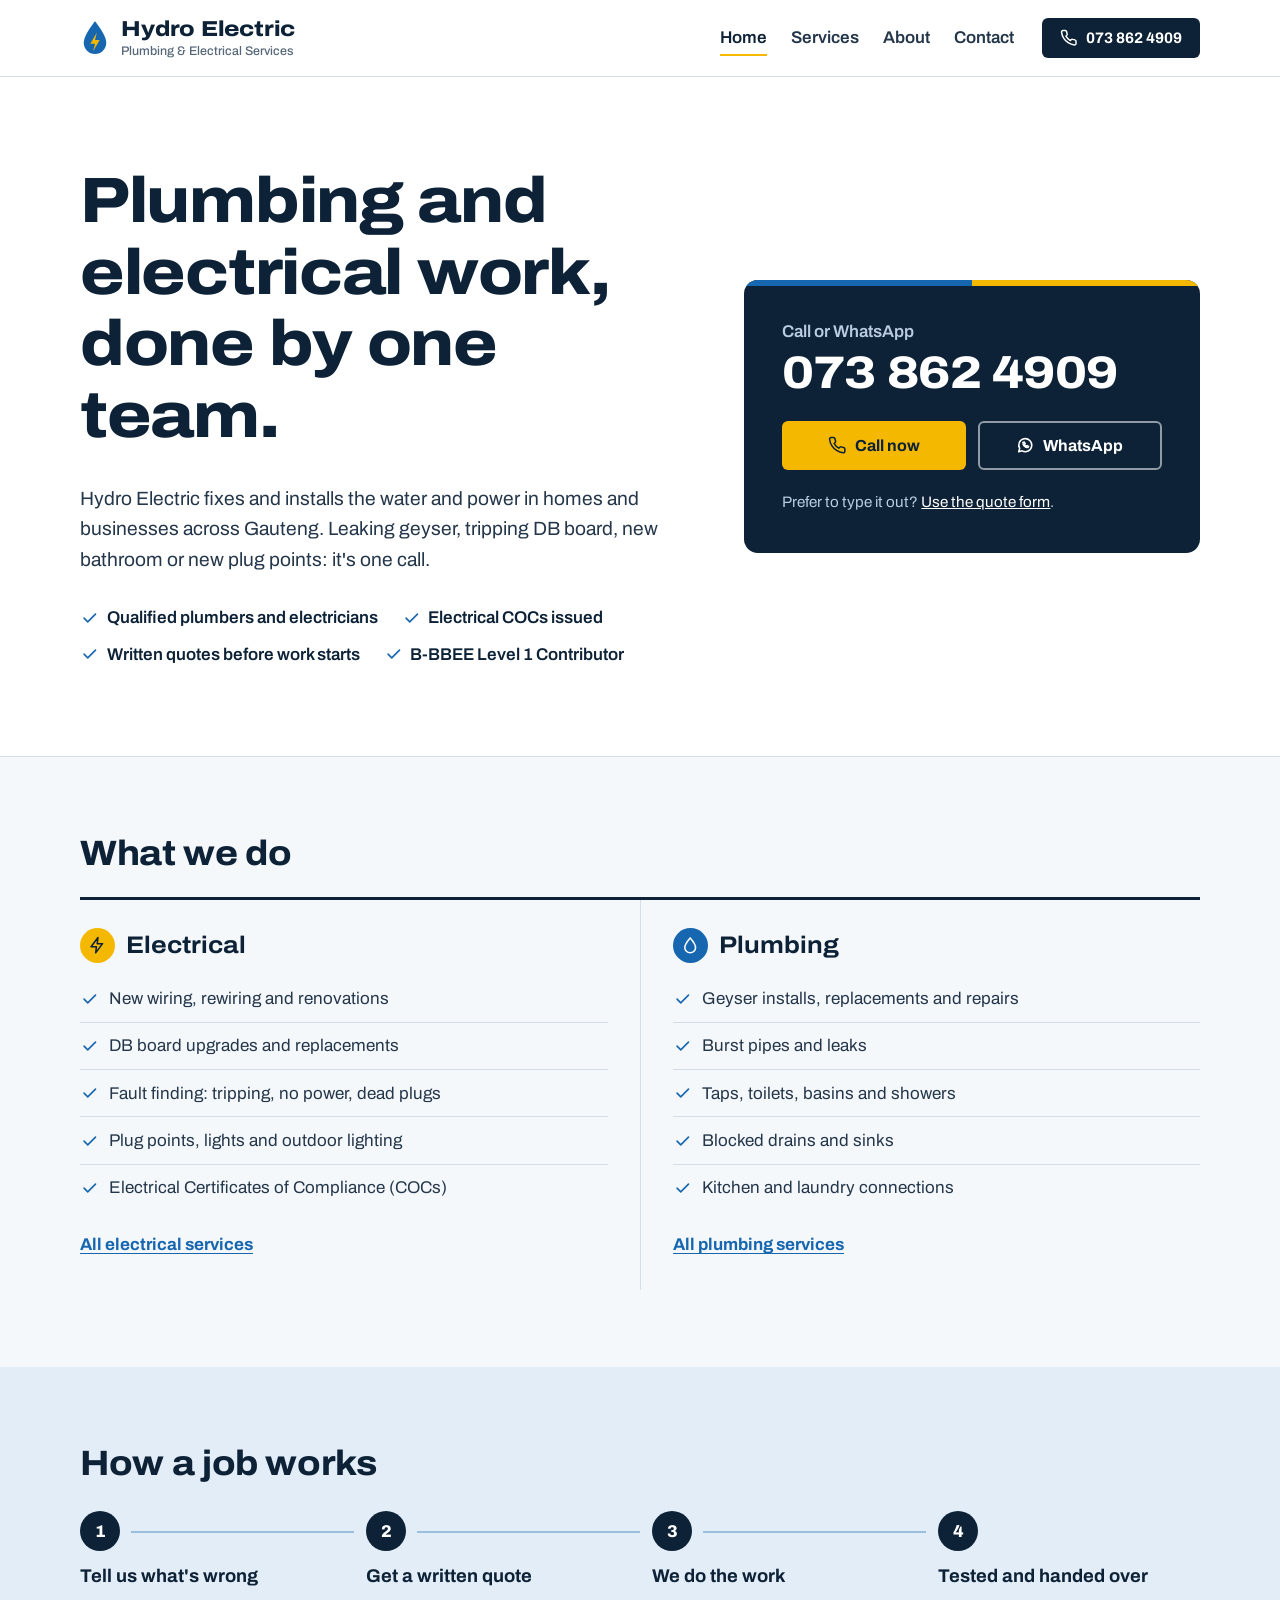
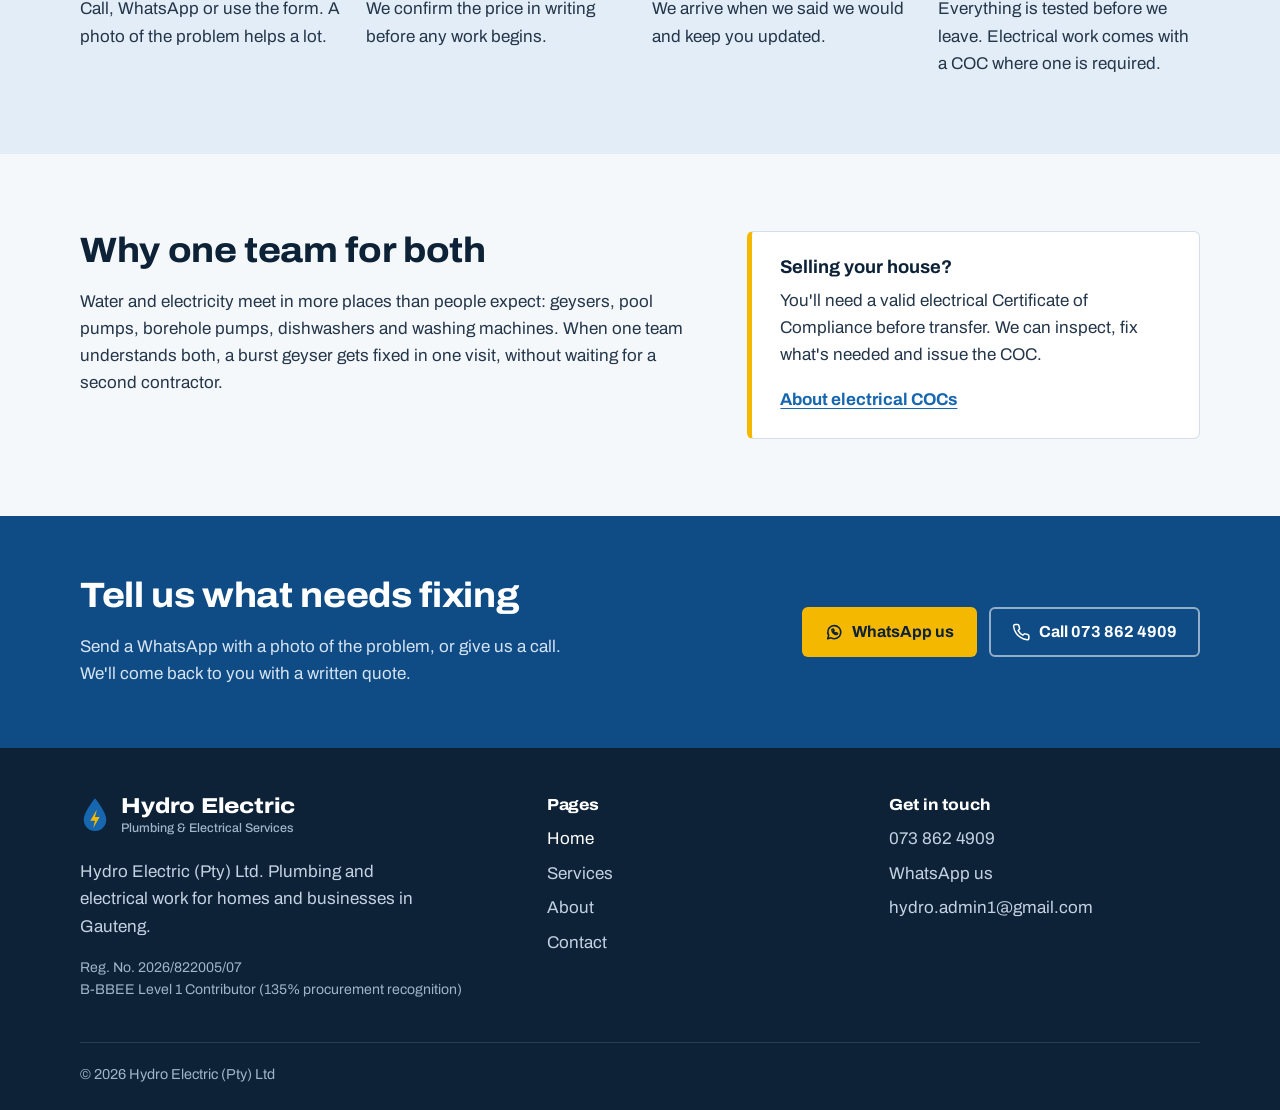
==== commit 6ddcc6d5: "Add files via upload" ====
--- a/index.html
+++ b/index.html
@@ -34,6 +34,7 @@
         <li><svg class="i" viewBox="0 0 24 24" aria-hidden="true"><path d="M5 12.5l4.5 4.5L19 7.5"/></svg>Qualified plumbers and electricians</li>
         <li><svg class="i" viewBox="0 0 24 24" aria-hidden="true"><path d="M5 12.5l4.5 4.5L19 7.5"/></svg>Electrical COCs issued</li>
         <li><svg class="i" viewBox="0 0 24 24" aria-hidden="true"><path d="M5 12.5l4.5 4.5L19 7.5"/></svg>Written quotes before work starts</li>
+        <li><svg class="i" viewBox="0 0 24 24" aria-hidden="true"><path d="M5 12.5l4.5 4.5L19 7.5"/></svg>B-BBEE Level 1 Contributor</li>
       </ul>
     </div>
     <aside class="call-plate" aria-label="Contact Hydro Electric">
@@ -109,6 +110,7 @@
     <div>
       <a class="brand brand-footer" href="index.html"><svg class="mark" viewBox="0 0 32 40" aria-hidden="true"><path d="M16 2C16 2 4 16.5 4 25a12 12 0 0 0 24 0C28 16.5 16 2 16 2z" class="mark-drop"/><path d="M18 14l-7 12h5l-2 8 7-12h-5z" class="mark-bolt"/></svg><span class="brand-text"><span class="brand-name">Hydro Electric</span><span class="brand-sub">Plumbing &amp; Electrical Services</span></span></a>
       <p class="footer-note">Hydro Electric (Pty) Ltd. Plumbing and electrical work for homes and businesses in Gauteng.</p>
+      <p class="footer-reg">Reg. No. 2026/822005/07<br>B-BBEE Level 1 Contributor (135% procurement recognition)</p>
     </div>
     <div>
       <h2 class="footer-h">Pages</h2>
@@ -119,7 +121,7 @@
       <ul class="footer-list">
         <li><a href="tel:+27738624909">073 862 4909</a></li>
         <li><a href="https://wa.me/27738624909?text=Hi%20Hydro%20Electric%2C%20I%27d%20like%20a%20quote." target="_blank" rel="noopener">WhatsApp us</a></li>
-        <li><a href="mailto:izibuloelectrical@gmail.com">izibuloelectrical@gmail.com</a></li>
+        <li><a href="mailto:hydro.admin1@gmail.com">hydro.admin1@gmail.com</a></li>
       </ul>
     </div>
   </div>
--- a/styles.css
+++ b/styles.css
@@ -190,3 +190,4 @@
   .cta-actions .btn,.form-actions .btn{flex:1 1 100%}
   .footer-grid{grid-template-columns:1fr}
 }
+.footer-reg{font-size:.88rem;color:#9FB4CA;line-height:1.6;margin:0}
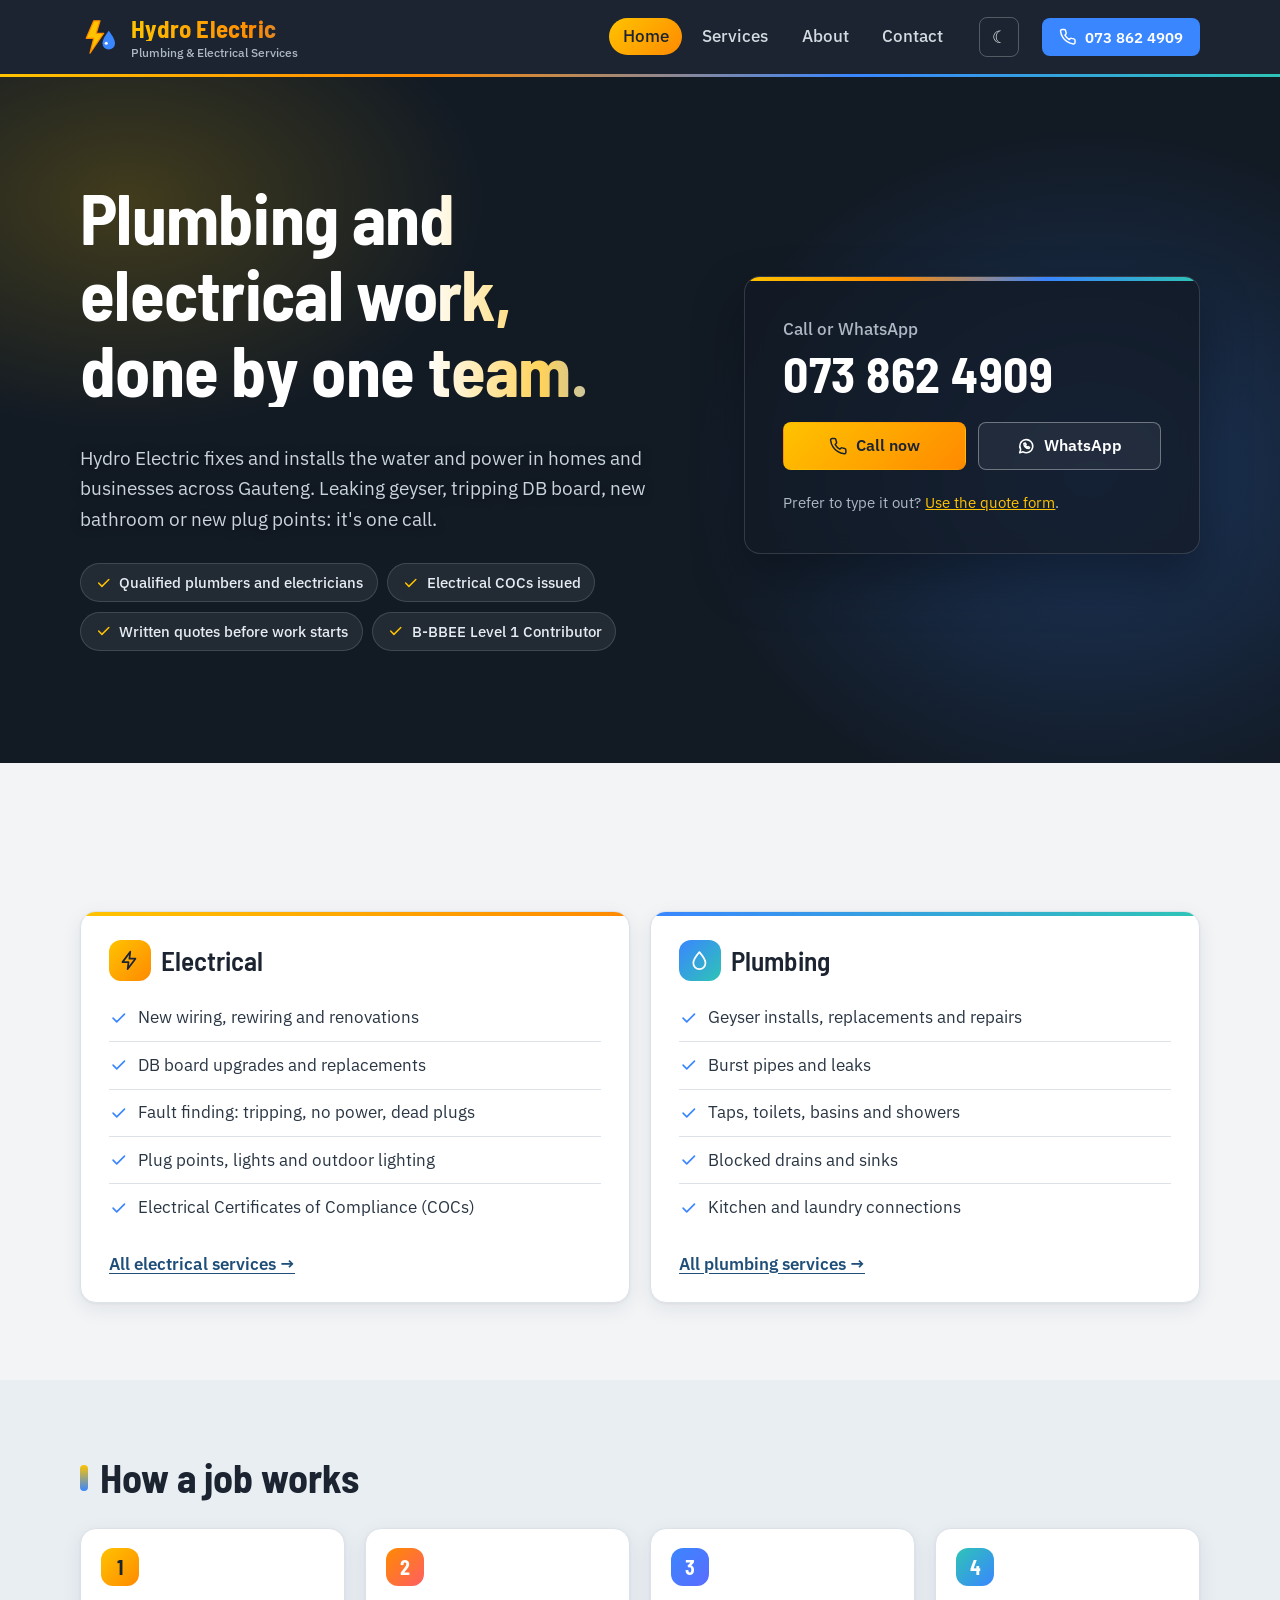
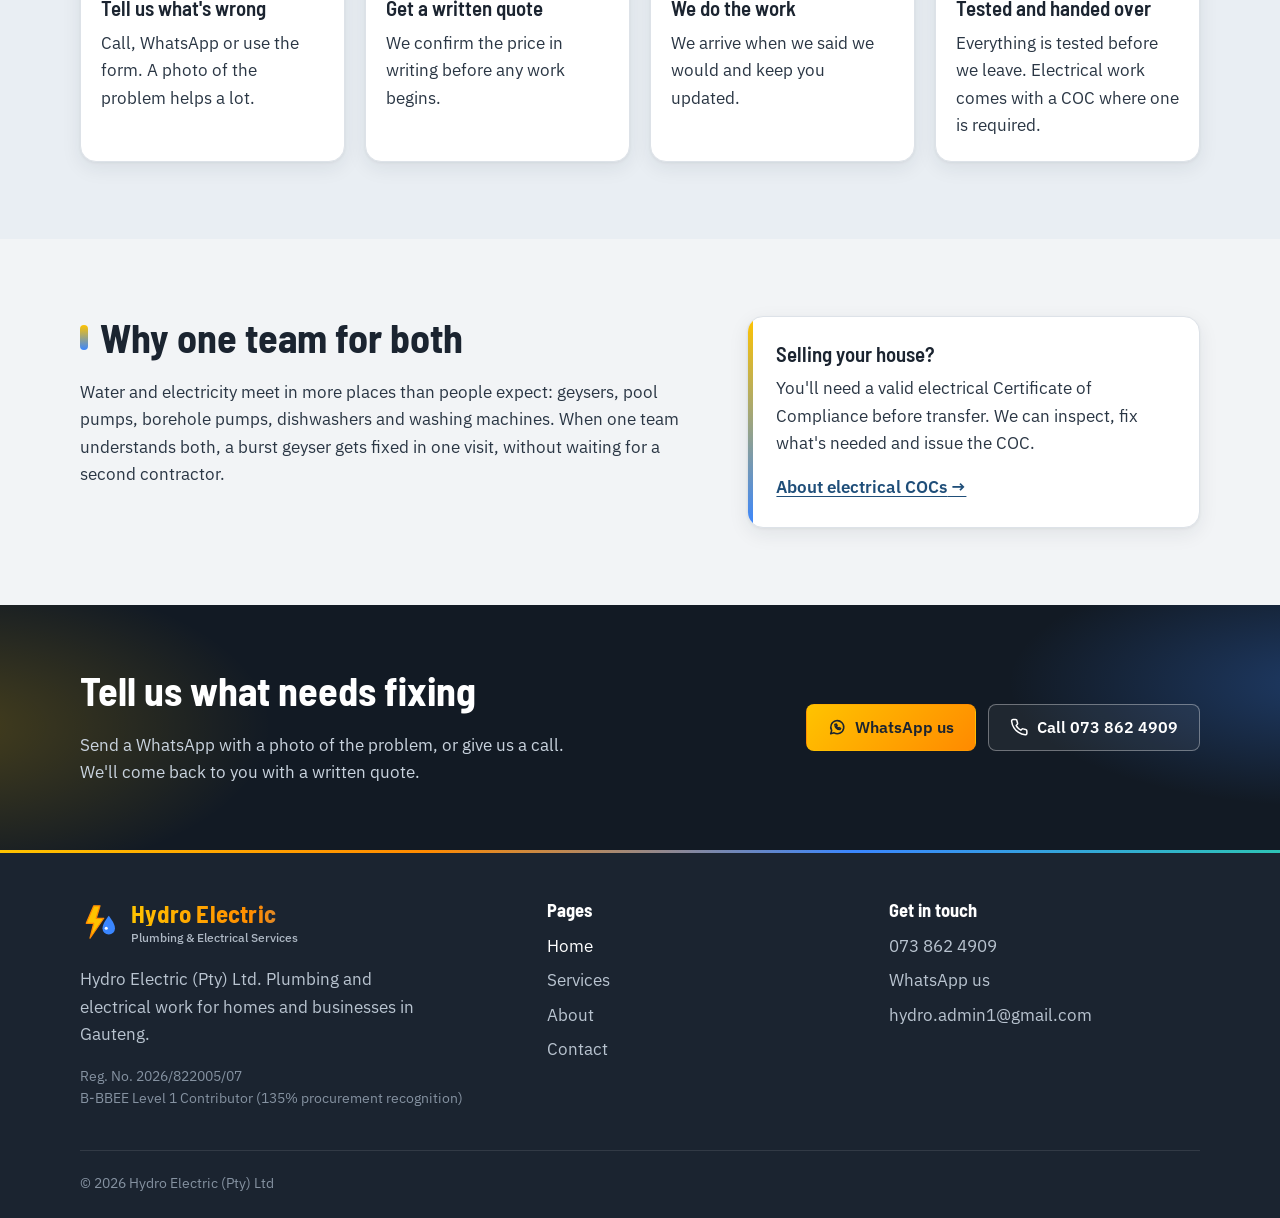
==== commit 1f727f38: "Add files via upload" ====
--- a/index.html
+++ b/index.html
@@ -3,19 +3,21 @@
 <head>
 <meta charset="UTF-8">
 <meta name="viewport" content="width=device-width, initial-scale=1">
+<meta name="theme-color" content="#1B2430">
+<script>try{var t=localStorage.getItem("he-theme");if(!t){t=matchMedia("(prefers-color-scheme: dark)").matches?"dark":"light"}document.documentElement.setAttribute("data-theme",t)}catch(e){}</script>
 <title>Hydro Electric (Pty) Ltd | Plumbing and Electrical Services</title>
 <meta name="description" content="Hydro Electric (Pty) Ltd: plumbing and electrical work for homes and businesses in Gauteng. Geysers, leaks, drains, wiring, DB boards and electrical COCs.">
-<link rel="icon" href="data:image/svg+xml,%3Csvg xmlns='http://www.w3.org/2000/svg' viewBox='0 0 32 40'%3E%3Cpath d='M16 2C16 2 4 16.5 4 25a12 12 0 0 0 24 0C28 16.5 16 2 16 2z' fill='%231767B0'/%3E%3Cpath d='M18 14l-7 12h5l-2 8 7-12h-5z' fill='%23F5B800'/%3E%3C/svg%3E">
+<link rel="icon" href="data:image/svg+xml,%3Csvg xmlns='http://www.w3.org/2000/svg' viewBox='0 0 64 64'%3E%3Crect width='64' height='64' rx='14' fill='%231B2430'/%3E%3Cpath d='M22 6L10 34H22L16 58L38 26H26L32 6Z' fill='%23FFC300' stroke='%23FF8A00' stroke-width='2' stroke-linejoin='round'/%3E%3Cpath d='M46 22C46 22 56 34 56 42a10 10 0 0 1-20 0C36 34 46 22 46 22Z' fill='%233A86FF'/%3E%3C/svg%3E">
 <link rel="preconnect" href="https://fonts.googleapis.com">
 <link rel="preconnect" href="https://fonts.gstatic.com" crossorigin>
-<link href="https://fonts.googleapis.com/css2?family=Archivo:wdth,wght@62..125,400..800&display=swap" rel="stylesheet">
+<link href="https://fonts.googleapis.com/css2?family=Barlow+Semi+Condensed:wght@500;600;700;800&family=IBM+Plex+Sans:wght@400;500;600;700&display=swap" rel="stylesheet">
 <link rel="stylesheet" href="styles.css">
 </head>
 <body>
 <a class="skip" href="#main">Skip to content</a>
 <header class="site-header">
   <div class="wrap header-row">
-    <a class="brand" href="index.html" aria-label="Hydro Electric home"><svg class="mark" viewBox="0 0 32 40" aria-hidden="true"><path d="M16 2C16 2 4 16.5 4 25a12 12 0 0 0 24 0C28 16.5 16 2 16 2z" class="mark-drop"/><path d="M18 14l-7 12h5l-2 8 7-12h-5z" class="mark-bolt"/></svg><span class="brand-text"><span class="brand-name">Hydro Electric</span><span class="brand-sub">Plumbing &amp; Electrical Services</span></span></a>
+    <a class="brand" href="index.html" aria-label="Hydro Electric home"><svg class="mark" viewBox="0 0 64 64" aria-hidden="true"><path class="mark-bolt" d="M22 6 L10 34 H22 L16 58 L38 26 H26 L32 6 Z"/><g class="mark-drop"><path d="M46 22 C46 22 56 34 56 42 a10 10 0 0 1 -20 0 C36 34 46 22 46 22 Z"/><circle cx="42" cy="42" r="2.5"/></g></svg><span class="brand-text"><span class="brand-name">Hydro Electric</span><span class="brand-sub">Plumbing &amp; Electrical Services</span></span></a>
     <input type="checkbox" id="nav-toggle" class="nav-toggle-input" aria-label="Open menu">
     <label for="nav-toggle" class="nav-toggle" aria-hidden="true"><span></span><span></span><span></span></label>
     <nav class="site-nav" aria-label="Main">
@@ -108,7 +110,7 @@
 <footer class="site-footer">
   <div class="wrap footer-grid">
     <div>
-      <a class="brand brand-footer" href="index.html"><svg class="mark" viewBox="0 0 32 40" aria-hidden="true"><path d="M16 2C16 2 4 16.5 4 25a12 12 0 0 0 24 0C28 16.5 16 2 16 2z" class="mark-drop"/><path d="M18 14l-7 12h5l-2 8 7-12h-5z" class="mark-bolt"/></svg><span class="brand-text"><span class="brand-name">Hydro Electric</span><span class="brand-sub">Plumbing &amp; Electrical Services</span></span></a>
+      <a class="brand brand-footer" href="index.html"><svg class="mark" viewBox="0 0 64 64" aria-hidden="true"><path class="mark-bolt" d="M22 6 L10 34 H22 L16 58 L38 26 H26 L32 6 Z"/><g class="mark-drop"><path d="M46 22 C46 22 56 34 56 42 a10 10 0 0 1 -20 0 C36 34 46 22 46 22 Z"/><circle cx="42" cy="42" r="2.5"/></g></svg><span class="brand-text"><span class="brand-name">Hydro Electric</span><span class="brand-sub">Plumbing &amp; Electrical Services</span></span></a>
       <p class="footer-note">Hydro Electric (Pty) Ltd. Plumbing and electrical work for homes and businesses in Gauteng.</p>
       <p class="footer-reg">Reg. No. 2026/822005/07<br>B-BBEE Level 1 Contributor (135% procurement recognition)</p>
     </div>
--- a/styles.css
+++ b/styles.css
@@ -1,187 +1,242 @@
-/* Hydro Electric (Pty) Ltd */
+/* Hydro Electric (Pty) Ltd — Jobflow look: slate bars, spark-amber and water-blue,
+   Barlow Semi Condensed headings over IBM Plex Sans, live sparks & droplets. */
 :root{
-  color-scheme: light;
-  --paper:#F5F8FB; --white:#FFFFFF; --ink:#0D2237; --text:#24364A; --muted:#566779;
-  --blue:#1767B0; --blue-deep:#0F4C86; --tint:#E3EDF7; --line:#D3DEE9; --yellow:#F5B800; --yellow-deep:#D99F00;
-  --radius-s:6px; --radius-l:14px;
-  --font:"Archivo", "Arial Narrow", Arial, sans-serif;
+  color-scheme:light;
+  --paper:#F2F4F6; --white:#FFFFFF; --surface:#FFFFFF; --tint:#E9EEF3;
+  --ink:#1B2430; --text:#2A3644; --muted:#5A6573; --line:#DDE2E8; --line-strong:#C6CDD6;
+  --blue:#1F4E79; --blue-bright:#3A86FF; --blue-deep:#163A5B; --blue-soft:#E6EEF6;
+  --yellow:#FFC300; --orange:#FF8A00; --teal:#2EC4B6;
+  --bar:#1B2430; --night:#121A24;
+  --radius-s:8px; --radius-l:16px;
+  --shadow:0 6px 20px rgba(27,36,48,.08),0 1px 3px rgba(27,36,48,.05);
+  --shadow-lg:0 18px 40px rgba(27,36,48,.14),0 2px 6px rgba(27,36,48,.06);
+  --head:"Barlow Semi Condensed","Arial Narrow",Arial,sans-serif;
+  --font:"IBM Plex Sans",system-ui,-apple-system,"Segoe UI",sans-serif;
+  --rainbow:linear-gradient(90deg,#FFC300,#FF8A00,#3A86FF,#2EC4B6);
+}
+html[data-theme="dark"]{
+  color-scheme:dark;
+  --paper:#0E131A; --white:#141B24; --surface:#141B24; --tint:#111821;
+  --ink:#E7ECF2; --text:#C9D2DC; --muted:#9BA7B5; --line:#26303C; --line-strong:#384453;
+  --blue:#5A98E4; --blue-deep:#2F6AB0; --blue-soft:#1A2A3D;
+  --bar:#0A0E14; --night:#0B1118;
+  --shadow:0 6px 20px rgba(0,0,0,.35); --shadow-lg:0 18px 40px rgba(0,0,0,.5);
 }
 *,*::before,*::after{box-sizing:border-box}
 html{-webkit-text-size-adjust:100%;scroll-behavior:smooth}
-@media (prefers-reduced-motion:reduce){html{scroll-behavior:auto}}
-body{margin:0;background:var(--paper);color:var(--text);font-family:var(--font);font-size:1.0625rem;line-height:1.6;font-variation-settings:"wdth" 100}
+body{margin:0;background:var(--paper);color:var(--text);font-family:var(--font);font-size:1.0625rem;line-height:1.6;-webkit-font-smoothing:antialiased;transition:background-color .25s ease,color .25s ease;overflow-x:clip}
 img,svg{max-width:100%}
 a{color:var(--blue)}
-h1,h2,h3{color:var(--ink);line-height:1.12;margin:0 0 .5em}
-h1{font-size:clamp(2.3rem,5.4vw,4rem);font-weight:800;font-variation-settings:"wdth" 112;letter-spacing:-.02em;max-width:16ch}
-h2{font-size:clamp(1.6rem,3vw,2.2rem);font-weight:750;font-variation-settings:"wdth" 108;letter-spacing:-.01em}
-h3{font-size:1.15rem;font-weight:700}
+h1,h2,h3{color:var(--ink);line-height:1.08;margin:0 0 .5em;font-family:var(--head)}
+h1{font-size:clamp(2.5rem,6vw,4.4rem);font-weight:700;letter-spacing:-.01em;max-width:16ch}
+h2{font-size:clamp(1.8rem,3.4vw,2.5rem);font-weight:700}
+h3{font-size:1.3rem;font-weight:600}
 p{margin:0 0 1em}
 .wrap{width:min(1120px,100% - 2.5rem);margin-inline:auto}
 .skip{position:absolute;left:-999px;top:0;background:var(--ink);color:#fff;padding:.6rem 1rem;z-index:100}
 .skip:focus{left:1rem}
 :focus-visible{outline:3px solid var(--yellow);outline-offset:3px;border-radius:3px}
 .i{width:1.15em;height:1.15em;flex-shrink:0;fill:none;stroke:currentColor;stroke-width:2;stroke-linecap:round;stroke-linejoin:round}
-.lead{font-size:1.2rem;color:var(--text);max-width:58ch}
+.lead{font-size:1.2rem;max-width:58ch}
 .measure{max-width:62ch}
 .muted{color:var(--muted);font-size:.95rem}
 
-/* Brand */
-.brand{display:inline-flex;align-items:center;gap:.7rem;text-decoration:none;color:var(--ink)}
-.mark{width:30px;height:38px}
-.mark-drop{fill:var(--blue)}
-.mark-bolt{fill:var(--yellow)}
+/* Brand: spark + drop, shimmering name */
+.brand{display:inline-flex;align-items:center;gap:.7rem;text-decoration:none;color:#fff}
+.mark{width:40px;height:40px;overflow:visible}
+.mark-bolt{fill:#FFC300;stroke:#FF8A00;stroke-width:2;stroke-linejoin:round;animation:he-flick 3.2s infinite}
+.mark-drop path{fill:#3A86FF}
+.mark-drop circle{fill:#fff}
+.mark-drop{animation:he-bob 2.6s ease-in-out infinite}
+@keyframes he-flick{0%,44%,56%,100%{opacity:1}48%{opacity:.3}52%{opacity:.8}}
+@keyframes he-bob{0%,100%{transform:translateY(0)}50%{transform:translateY(-3px)}}
 .brand-text{display:flex;flex-direction:column;line-height:1}
-.brand-name{font-weight:800;font-size:1.35rem;font-variation-settings:"wdth" 115;letter-spacing:-.01em}
-.brand-sub{font-size:.78rem;color:var(--muted);margin-top:.3rem;font-weight:500}
+.brand-name{font-family:var(--head);font-weight:700;font-size:1.55rem;letter-spacing:.2px;background:linear-gradient(90deg,#FFC300,#FF8A00,#3A86FF,#2EC4B6,#FFC300);background-size:300% 100%;-webkit-background-clip:text;background-clip:text;color:transparent;animation:he-shift 10s linear infinite}
+@keyframes he-shift{to{background-position:300% 0}}
+.brand-sub{font-size:.78rem;color:#AEB8C4;margin-top:.3rem;font-weight:500}
 
 /* Buttons */
-.btn{display:inline-flex;align-items:center;justify-content:center;gap:.55rem;font:inherit;font-weight:700;font-size:1rem;padding:.85rem 1.3rem;border-radius:var(--radius-s);border:2px solid transparent;text-decoration:none;cursor:pointer;line-height:1.1}
+.btn{display:inline-flex;align-items:center;justify-content:center;gap:.55rem;font:inherit;font-weight:600;font-size:1rem;padding:.85rem 1.3rem;border-radius:var(--radius-s);border:1.5px solid transparent;text-decoration:none;cursor:pointer;line-height:1.1;transition:transform .15s ease,background .15s,border-color .15s,box-shadow .15s}
+.btn:hover{transform:translateY(-2px)}
+.btn:active{transform:translateY(0)}
 .btn-sm{padding:.6rem 1rem;font-size:.95rem}
-.btn-ink{background:var(--ink);color:#fff}
-.btn-ink:hover{background:var(--blue-deep)}
-.btn-yellow{background:var(--yellow);color:var(--ink)}
-.btn-yellow:hover{background:var(--yellow-deep)}
-.btn-outline{background:transparent;color:var(--ink);border-color:var(--ink)}
-.btn-outline:hover{background:var(--ink);color:#fff}
-.btn-outline-light{background:transparent;color:#fff;border-color:rgba(255,255,255,.55)}
-.btn-outline-light:hover{border-color:#fff;background:rgba(255,255,255,.08)}
-.text-link{font-weight:700;color:var(--blue);text-underline-offset:3px}
-
-/* Header */
-.site-header{background:var(--white);border-bottom:1px solid var(--line);position:sticky;top:0;z-index:50}
-.header-row{display:flex;align-items:center;justify-content:space-between;min-height:76px;gap:1rem}
-.site-nav{display:flex;align-items:center;gap:1.75rem}
-.site-nav ul{display:flex;gap:1.5rem;list-style:none;margin:0;padding:0}
-.site-nav ul a{color:var(--text);text-decoration:none;font-weight:600;padding:.4rem 0;border-bottom:2px solid transparent}
-.site-nav ul a:hover{color:var(--blue)}
-.site-nav ul a[aria-current="page"]{color:var(--ink);border-bottom-color:var(--yellow)}
+.btn-ink{background:var(--blue-bright);color:#fff}
+.btn-ink:hover{background:#2F74E0;box-shadow:0 8px 20px rgba(58,134,255,.35)}
+.btn-yellow{background:linear-gradient(135deg,#FFC300,#FF8A00);color:#1B2430}
+.btn-yellow:hover{box-shadow:0 8px 22px rgba(255,160,0,.4)}
+.btn-outline{background:transparent;color:var(--ink);border-color:var(--line-strong)}
+.btn-outline:hover{border-color:var(--blue-bright);color:var(--blue-bright)}
+.btn-outline-light{background:rgba(255,255,255,.06);color:#fff;border-color:rgba(255,255,255,.35)}
+.btn-outline-light:hover{border-color:#fff;background:rgba(255,255,255,.14)}
+.text-link{font-weight:600;color:var(--blue);text-underline-offset:3px}
+.text-link::after{content:" →";transition:margin .15s}
+.text-link:hover::after{margin-left:4px}
+
+/* Header: dark bar with rainbow edge */
+.site-header{background:var(--bar);border-bottom:3px solid transparent;border-image:var(--rainbow) 1;position:sticky;top:0;z-index:50}
+.header-row{display:flex;align-items:center;justify-content:space-between;min-height:74px;gap:1rem}
+.site-nav{display:flex;align-items:center;gap:1.4rem}
+.site-nav ul{display:flex;gap:.4rem;list-style:none;margin:0;padding:0}
+.site-nav ul a{color:#D3DAE2;text-decoration:none;font-weight:500;padding:.45rem .85rem;border-radius:999px;transition:background .15s,color .15s}
+.site-nav ul a:hover{color:#fff;background:rgba(255,255,255,.08)}
+.site-nav ul a[aria-current="page"]{color:#1B2430;background:linear-gradient(135deg,#FFC300,#FF8A00)}
+.theme-toggle{background:transparent;border:1px solid rgba(255,255,255,.25);color:#E8EDF2;border-radius:8px;width:40px;height:40px;font-size:17px;line-height:1;cursor:pointer}
+.theme-toggle:hover{background:rgba(255,255,255,.1)}
+.theme-toggle span{display:inline-block;animation:he-pop .4s ease}
+@keyframes he-pop{from{transform:rotate(-90deg) scale(.4);opacity:0}to{transform:none;opacity:1}}
 .nav-toggle-input,.nav-toggle{display:none}
 @media (max-width:820px){
   .nav-toggle{display:flex;flex-direction:column;gap:5px;cursor:pointer;padding:12px;margin-right:-12px}
-  .nav-toggle span{display:block;width:24px;height:2.5px;background:var(--ink);border-radius:2px;transition:transform .2s,opacity .2s}
+  .nav-toggle span{display:block;width:24px;height:2.5px;background:#fff;border-radius:2px;transition:transform .2s,opacity .2s}
   .nav-toggle-input{display:block;position:absolute;opacity:0;width:1px;height:1px;margin:0;pointer-events:none}
   .nav-toggle-input:focus-visible + .nav-toggle{outline:3px solid var(--yellow);border-radius:4px}
-  .site-nav{display:none;position:absolute;left:0;right:0;top:100%;background:var(--white);border-bottom:1px solid var(--line);flex-direction:column;align-items:stretch;padding:.5rem 1.25rem 1.25rem;gap:1rem;box-shadow:0 12px 24px rgba(13,34,55,.08)}
-  .site-nav ul{flex-direction:column;gap:0}
-  .site-nav ul a{display:block;padding:.85rem 0;border-bottom:1px solid var(--line)}
-  .site-nav ul a[aria-current="page"]{border-bottom-color:var(--line);color:var(--blue)}
-  .nav-toggle-input:checked ~ .site-nav{display:flex}
+  .site-nav{display:none;position:absolute;left:0;right:0;top:100%;background:var(--bar);flex-direction:column;align-items:stretch;padding:.75rem 1.25rem 1.25rem;gap:1rem;box-shadow:0 18px 30px rgba(0,0,0,.3)}
+  .site-nav ul{flex-direction:column;gap:.25rem}
+  .site-nav ul a{display:block;padding:.8rem 1rem}
+  .nav-toggle-input:checked ~ .site-nav{display:flex;animation:he-rise .25s ease both}
   .nav-toggle-input:checked + .nav-toggle span:nth-child(1){transform:translateY(7.5px) rotate(45deg)}
   .nav-toggle-input:checked + .nav-toggle span:nth-child(2){opacity:0}
   .nav-toggle-input:checked + .nav-toggle span:nth-child(3){transform:translateY(-7.5px) rotate(-45deg)}
   .site-header .wrap{position:static}
-  .brand-name{font-size:1.2rem}
-}
-
-/* Hero */
-.hero{padding:clamp(3rem,7vw,5.5rem) 0;background:var(--white);border-bottom:1px solid var(--line)}
+  .brand-name{font-size:1.35rem}
+  .theme-toggle{align-self:flex-start}
+}
+
+/* Live dark hero + page heads (canvas added by script.js) */
+.hero,.page-head{position:relative;overflow:hidden;background:var(--night);color:#C9D3DE;isolation:isolate}
+.hero{padding:clamp(3.5rem,8vw,6.5rem) 0 clamp(4.5rem,9vw,7rem)}
+.page-head{padding:clamp(3rem,7vw,4.75rem) 0 clamp(3.75rem,8vw,5.5rem)}
+.hero::before,.page-head::before{content:"";position:absolute;inset:-30%;z-index:-2;pointer-events:none;background:
+  radial-gradient(closest-side at 25% 30%,rgba(255,195,0,.20),transparent 70%),
+  radial-gradient(closest-side at 72% 55%,rgba(58,134,255,.26),transparent 70%),
+  radial-gradient(closest-side at 40% 90%,rgba(46,196,182,.16),transparent 70%);
+  animation:he-drift 18s ease-in-out infinite alternate}
+@keyframes he-drift{0%{transform:translate(0,0) rotate(0)}100%{transform:translate(6%,-4%) rotate(12deg)}}
+.fx-canvas{position:absolute;inset:0;width:100%;height:100%;z-index:-1;pointer-events:none}
+.hero h1,.page-head h1{color:#fff;text-shadow:0 2px 16px rgba(0,0,0,.5)}
+.hero .lead,.page-head .lead{color:#C9D3DE;text-shadow:0 1px 10px rgba(0,0,0,.6)}
 .hero-grid{display:grid;grid-template-columns:1.25fr .95fr;gap:clamp(2rem,5vw,4.5rem);align-items:center}
-.hero-facts{list-style:none;padding:0;margin:1.75rem 0 0;display:flex;flex-wrap:wrap;gap:.6rem 1.5rem}
-.hero-facts li{display:flex;align-items:center;gap:.45rem;font-weight:600;color:var(--ink)}
-.hero-facts .i{color:var(--blue)}
-.call-plate{background:var(--ink);color:#fff;border-radius:var(--radius-l);padding:clamp(1.6rem,3vw,2.4rem);position:relative;overflow:hidden}
-.call-plate::before{content:"";position:absolute;left:0;right:0;top:0;height:6px;background:linear-gradient(90deg,var(--blue) 0 50%,var(--yellow) 50% 100%)}
-.plate-label{margin:0 0 .35rem;color:#B9CCE0;font-weight:600}
-.plate-number{display:block;color:#fff;text-decoration:none;font-weight:800;font-size:clamp(2rem,3.7vw,2.85rem);font-variation-settings:"wdth" 112;letter-spacing:-.01em;line-height:1;margin-bottom:1.5rem;white-space:nowrap}
+.hero-copy h1{background:linear-gradient(90deg,#fff 0 60%,#FFD25A 80%,#7FB2FF);-webkit-background-clip:text;background-clip:text;color:transparent;text-shadow:none}
+.hero-facts{list-style:none;padding:0;margin:1.75rem 0 0;display:flex;flex-wrap:wrap;gap:.6rem}
+.hero-facts li{display:flex;align-items:center;gap:.45rem;font-weight:500;color:#E7ECF2;background:rgba(255,255,255,.07);border:1px solid rgba(255,255,255,.14);padding:.4rem .85rem;border-radius:999px;font-size:.95rem;backdrop-filter:blur(4px)}
+.hero-facts .i{color:#FFC300}
+.call-plate{background:rgba(18,26,36,.72);backdrop-filter:blur(10px);-webkit-backdrop-filter:blur(10px);border:1px solid rgba(255,255,255,.14);color:#fff;border-radius:var(--radius-l);padding:clamp(1.6rem,3vw,2.4rem);position:relative;overflow:hidden;box-shadow:0 24px 50px rgba(0,0,0,.35)}
+.call-plate::before{content:"";position:absolute;left:0;right:0;top:0;height:4px;background:var(--rainbow)}
+.plate-label{margin:0 0 .35rem;color:#AEB8C4;font-weight:500}
+.plate-number{display:block;color:#fff;text-decoration:none;font-family:var(--head);font-weight:700;font-size:clamp(2.2rem,4vw,3.1rem);line-height:1;margin-bottom:1.5rem;white-space:nowrap;letter-spacing:.5px}
 .plate-actions{display:flex;gap:.75rem;flex-wrap:wrap}
 .plate-actions .btn{flex:1 1 9rem}
-.plate-foot{margin:1.25rem 0 0;color:#B9CCE0;font-size:.95rem}
-.plate-foot a{color:#fff}
+.plate-foot{margin:1.25rem 0 0;color:#AEB8C4;font-size:.95rem}
+.plate-foot a{color:#FFC300}
 
 /* Sections */
-.section{padding:clamp(3rem,6vw,5rem) 0}
+.section{padding:clamp(3.5rem,6vw,5.5rem) 0}
 .section-tint{background:var(--tint)}
 .section-title{display:flex;align-items:center;gap:.75rem}
-.page-head{background:var(--white);border-bottom:1px solid var(--line);padding:clamp(2.5rem,6vw,4rem) 0}
+.section-title::before{content:"";width:.5rem;height:1.6rem;border-radius:4px;background:linear-gradient(180deg,#FFC300,#3A86FF);flex-shrink:0}
 .page-head h1{max-width:22ch}
 .jump{display:flex;flex-wrap:wrap;gap:.6rem;margin-top:1.5rem}
-.jump a{padding:.5rem 1rem;border:1.5px solid var(--line);border-radius:999px;text-decoration:none;color:var(--ink);font-weight:600;background:var(--paper)}
-.jump a:hover{border-color:var(--blue);color:var(--blue)}
-
-.trades{display:grid;grid-template-columns:1fr 1fr;gap:0;border-top:3px solid var(--ink);margin-top:1.5rem}
-.trade{padding:1.75rem 2rem 2rem 0}
-.trade + .trade{padding-left:2rem;padding-right:0;border-left:1px solid var(--line)}
-.trade-h{display:flex;align-items:center;gap:.65rem;font-size:1.5rem;font-variation-settings:"wdth" 110}
-.trade-icon{display:inline-grid;place-items:center;width:2.2rem;height:2.2rem;border-radius:50%;flex-shrink:0}
-.trade-icon .i{width:1.15rem;height:1.15rem}
-.trade-icon.elec{background:var(--yellow);color:var(--ink)}
-.trade-icon.plumb{background:var(--blue);color:#fff}
+.jump a{padding:.5rem 1rem;border:1px solid rgba(255,255,255,.2);border-radius:999px;text-decoration:none;color:#fff;font-weight:500;background:rgba(255,255,255,.06);transition:background .15s,border-color .15s}
+.jump a:hover{border-color:#FFC300;background:rgba(255,195,0,.12)}
+
+.trades{display:grid;grid-template-columns:1fr 1fr;gap:1.25rem;margin-top:1.75rem}
+.trade{background:var(--surface);border:1px solid var(--line);border-radius:var(--radius-l);padding:1.75rem 1.75rem 1.5rem;box-shadow:var(--shadow);position:relative;overflow:hidden;transition:transform .2s ease,box-shadow .2s ease}
+.trade::before{content:"";position:absolute;left:0;right:0;top:0;height:4px;background:linear-gradient(90deg,#FFC300,#FF8A00)}
+.trade + .trade::before{background:linear-gradient(90deg,#3A86FF,#2EC4B6)}
+.trade:hover{transform:translateY(-4px);box-shadow:var(--shadow-lg)}
+.trade-h{display:flex;align-items:center;gap:.65rem;font-size:1.7rem}
+.trade-icon{display:inline-grid;place-items:center;width:2.6rem;height:2.6rem;border-radius:12px;flex-shrink:0}
+.trade-icon .i{width:1.3rem;height:1.3rem}
+.trade-icon.elec{background:linear-gradient(135deg,#FFC300,#FF8A00);color:#1B2430}
+.trade-icon.plumb{background:linear-gradient(135deg,#3A86FF,#2EC4B6);color:#fff}
 .ticks{list-style:none;padding:0;margin:0 0 1.25rem}
 .ticks li{display:flex;gap:.6rem;align-items:flex-start;padding:.6rem 0;border-bottom:1px solid var(--line)}
 .ticks li:last-child{border-bottom:0}
-.ticks .i{color:var(--blue);margin-top:.22em}
-
-.steps{list-style:none;counter-reset:step;padding:0;margin:1.75rem 0 0;display:grid;grid-template-columns:repeat(4,1fr);gap:1.5rem}
-.steps li{counter-increment:step;position:relative;padding-top:3.4rem}
-.steps li::before{content:counter(step);position:absolute;top:0;left:0;width:2.5rem;height:2.5rem;border-radius:50%;background:var(--ink);color:#fff;display:grid;place-items:center;font-weight:800}
-.steps li:not(:last-child)::after{content:"";position:absolute;top:1.25rem;left:3.2rem;right:-.75rem;height:2px;background:var(--blue);opacity:.35}
-.steps p{color:var(--text);margin:0}
+.ticks .i{color:var(--blue-bright);margin-top:.22em}
+
+.steps{list-style:none;counter-reset:step;padding:0;margin:1.75rem 0 0;display:grid;grid-template-columns:repeat(4,1fr);gap:1.25rem}
+.steps li{counter-increment:step;position:relative;padding:4.3rem 1.25rem 1.4rem;background:var(--surface);border:1px solid var(--line);border-radius:var(--radius-l);box-shadow:var(--shadow)}
+.steps li::before{content:counter(step);position:absolute;top:1.2rem;left:1.25rem;width:2.4rem;height:2.4rem;border-radius:12px;color:#1B2430;display:grid;place-items:center;font-family:var(--head);font-weight:700;font-size:1.25rem;background:linear-gradient(135deg,#FFC300,#FF8A00)}
+.steps li:nth-child(2)::before{background:linear-gradient(135deg,#FF8A00,#FF5E62);color:#fff}
+.steps li:nth-child(3)::before{background:linear-gradient(135deg,#3A86FF,#5B6CFF);color:#fff}
+.steps li:nth-child(4)::before{background:linear-gradient(135deg,#2EC4B6,#3A86FF);color:#fff}
+.steps p{margin:0}
 
 .split{display:grid;grid-template-columns:1.2fr .9fr;gap:clamp(2rem,5vw,4rem);align-items:start}
-.note-box{background:var(--white);border:1px solid var(--line);border-left:5px solid var(--yellow);border-radius:var(--radius-s);padding:1.6rem 1.75rem}
+.note-box{background:var(--surface);border:1px solid var(--line);border-radius:var(--radius-l);padding:1.6rem 1.75rem;box-shadow:var(--shadow);position:relative;overflow:hidden}
+.note-box::before{content:"";position:absolute;left:0;top:0;bottom:0;width:5px;background:linear-gradient(180deg,#FFC300,#3A86FF)}
 .note-box .btn{margin-top:.5rem}
 .plain-list{list-style:none;padding:0;margin:0}
 .plain-list li{padding:.7rem 0;border-bottom:1px solid var(--line)}
 .plain-list li:last-child{border-bottom:0}
 .plain-list strong{color:var(--ink)}
 
-.svc-grid{display:grid;grid-template-columns:repeat(auto-fit,minmax(240px,1fr));gap:1.25rem 2.5rem;margin-top:1.5rem}
-.svc-group h3{padding-bottom:.6rem;border-bottom:2px solid var(--ink);margin-bottom:.25rem}
-
-.promise-grid{display:grid;grid-template-columns:repeat(4,1fr);gap:2rem;margin-top:1.5rem}
-.promise-grid h3{padding-top:1rem;border-top:3px solid var(--blue)}
+.svc-grid{display:grid;grid-template-columns:repeat(auto-fit,minmax(240px,1fr));gap:1.25rem;margin-top:1.5rem}
+.svc-group{background:var(--surface);border:1px solid var(--line);border-radius:var(--radius-l);padding:1.4rem 1.5rem;box-shadow:var(--shadow);transition:transform .2s ease,box-shadow .2s ease}
+.svc-group:hover{transform:translateY(-3px);box-shadow:var(--shadow-lg)}
+.svc-group h3{padding-bottom:.6rem;border-bottom:2px solid transparent;border-image:var(--rainbow) 1;margin-bottom:.25rem}
+
+.promise-grid{display:grid;grid-template-columns:repeat(4,1fr);gap:1.25rem;margin-top:1.5rem}
+.promise-grid > *{background:var(--surface);border:1px solid var(--line);border-radius:var(--radius-l);padding:1.3rem 1.3rem 1.4rem;box-shadow:var(--shadow)}
+.promise-grid h3{padding-top:0;border-top:0}
+.promise-grid h3::before{content:"";display:block;width:2.2rem;height:4px;border-radius:4px;background:var(--rainbow);margin-bottom:.8rem}
 .promise-grid p{margin:0}
 
 /* CTA band */
-.cta-band{background:var(--blue-deep);color:#fff;padding:clamp(2.5rem,5vw,3.75rem) 0}
+.cta-band{position:relative;overflow:hidden;background:var(--night);color:#fff;padding:clamp(3rem,5vw,4.25rem) 0;isolation:isolate}
+.cta-band::before{content:"";position:absolute;inset:-40%;z-index:-1;background:radial-gradient(closest-side at 20% 50%,rgba(255,195,0,.22),transparent 70%),radial-gradient(closest-side at 80% 40%,rgba(58,134,255,.3),transparent 70%);animation:he-drift 16s ease-in-out infinite alternate}
 .cta-inner{display:flex;align-items:center;justify-content:space-between;gap:2rem;flex-wrap:wrap}
 .cta-band h2{color:#fff}
-.cta-band p{color:#D5E3F1;max-width:52ch;margin:0}
+.cta-band p{color:#C9D3DE;max-width:52ch;margin:0}
 .cta-actions{display:flex;gap:.75rem;flex-wrap:wrap}
 
 /* Contact */
 .contact-grid{display:grid;grid-template-columns:.85fr 1.15fr;gap:clamp(2rem,5vw,4rem);align-items:start}
 .contact-ways{display:flex;flex-direction:column;gap:.85rem}
-.way{display:flex;align-items:center;gap:1rem;padding:1.1rem 1.25rem;background:var(--white);border:1px solid var(--line);border-radius:var(--radius-s);text-decoration:none;color:var(--text);overflow-wrap:anywhere}
-.way:hover{border-color:var(--blue)}
-.way .i{width:1.6rem;height:1.6rem;color:var(--blue)}
+.way{display:flex;align-items:center;gap:1rem;padding:1.1rem 1.25rem;background:var(--surface);border:1px solid var(--line);border-radius:var(--radius-l);text-decoration:none;color:var(--text);overflow-wrap:anywhere;box-shadow:var(--shadow);transition:transform .15s ease,border-color .15s}
+.way:hover{border-color:var(--blue-bright);transform:translateX(4px)}
+.way .i{width:1.6rem;height:1.6rem;color:var(--blue-bright)}
 .way span{display:flex;flex-direction:column}
 .way strong{color:var(--ink)}
-.quote-form{background:var(--white);border:1px solid var(--line);border-top:5px solid var(--blue);border-radius:var(--radius-s);padding:clamp(1.5rem,3vw,2.25rem)}
-.form-title{font-size:1.5rem}
+.quote-form{background:var(--surface);border:1px solid var(--line);border-radius:var(--radius-l);padding:clamp(1.5rem,3vw,2.25rem);box-shadow:var(--shadow-lg);position:relative;overflow:hidden}
+.quote-form::before{content:"";position:absolute;left:0;right:0;top:0;height:4px;background:var(--rainbow)}
+.form-title{font-size:1.7rem}
 .field{margin-bottom:1.1rem}
-.field label{display:block;font-weight:600;color:var(--ink);margin-bottom:.35rem}
-.field input,.field select,.field textarea{width:100%;font:inherit;font-size:1rem;padding:.75rem .85rem;border:1.5px solid #B9C7D6;border-radius:var(--radius-s);background:#fff;color:var(--ink)}
-.field input:focus,.field select:focus,.field textarea:focus{outline:none;border-color:var(--blue);box-shadow:0 0 0 3px rgba(23,103,176,.2)}
-.field [aria-invalid="true"]{border-color:#B3261E}
-.form-error{color:#B3261E;font-weight:600}
+.field label{display:block;font-weight:500;color:var(--ink);margin-bottom:.35rem}
+.field input,.field select,.field textarea{width:100%;font:inherit;font-size:1rem;padding:.75rem .85rem;border:1.5px solid var(--line-strong);border-radius:var(--radius-s);background:var(--surface);color:var(--ink);transition:border-color .15s,box-shadow .15s}
+.field input:focus,.field select:focus,.field textarea:focus{outline:none;border-color:var(--blue-bright);box-shadow:0 0 0 3px rgba(58,134,255,.22)}
+.field [aria-invalid="true"]{border-color:#E5484D}
+.form-error{color:#E5484D;font-weight:600}
 .form-actions{display:flex;gap:.75rem;flex-wrap:wrap}
 
 /* Footer */
-.site-footer{background:var(--ink);color:#C3D2E2;padding:3rem 0 1.5rem}
+.site-footer{background:var(--bar);color:#B9C4D0;padding:3rem 0 1.5rem;border-top:3px solid transparent;border-image:var(--rainbow) 1}
 .footer-grid{display:grid;grid-template-columns:1.4fr 1fr 1fr;gap:2rem}
 .brand-footer{color:#fff}
-.brand-footer .brand-sub{color:#9FB4CA}
 .footer-note{margin-top:1rem;max-width:36ch}
-.footer-h{color:#fff;font-size:1rem;margin-bottom:.75rem}
+.footer-h{color:#fff;font-size:1.15rem;margin-bottom:.75rem}
 .footer-list{list-style:none;padding:0;margin:0}
 .footer-list li{margin-bottom:.45rem}
-.footer-list a{color:#C3D2E2;text-decoration:none;overflow-wrap:anywhere}
-.footer-list a:hover{color:#fff;text-decoration:underline}
+.footer-list a{color:#B9C4D0;text-decoration:none;overflow-wrap:anywhere}
+.footer-list a:hover{color:#FFC300}
 .footer-list a[aria-current]{color:#fff}
-.footer-base{border-top:1px solid rgba(255,255,255,.12);margin-top:2.5rem;padding-top:1.25rem;font-size:.9rem;color:#9FB4CA}
+.footer-base{border-top:1px solid rgba(255,255,255,.1);margin-top:2.5rem;padding-top:1.25rem;font-size:.9rem;color:#8592A1}
+.footer-reg{font-size:.88rem;color:#8592A1;line-height:1.6;margin:0}
+
+/* Scroll-in animations (classes added by script.js) */
+@keyframes he-rise{from{opacity:0;transform:translateY(18px)}to{opacity:1;transform:none}}
+.reveal{opacity:0;transform:translateY(22px);transition:opacity .6s cubic-bezier(.2,.7,.2,1),transform .6s cubic-bezier(.2,.7,.2,1)}
+.reveal.in{opacity:1;transform:none}
+.hero-copy > *,.call-plate,.page-head .wrap > *{animation:he-rise .7s cubic-bezier(.2,.7,.2,1) both}
+.hero-copy > *:nth-child(2),.page-head .wrap > *:nth-child(2){animation-delay:.1s}
+.hero-copy > *:nth-child(3),.page-head .wrap > *:nth-child(3){animation-delay:.2s}
+.call-plate{animation-delay:.25s}
 
 /* Responsive */
-@media (max-width:960px){
-  .steps,.promise-grid{grid-template-columns:1fr 1fr}
-  .steps li::after{display:none}
-}
+@media (max-width:960px){.steps,.promise-grid{grid-template-columns:1fr 1fr}}
 @media (max-width:820px){
   .hero-grid,.split,.contact-grid{grid-template-columns:1fr}
   .trades{grid-template-columns:1fr}
-  .trade,.trade + .trade{padding:1.5rem 0;border-left:0}
-  .trade + .trade{border-top:1px solid var(--line)}
   .footer-grid{grid-template-columns:1fr 1fr}
   .footer-grid > div:first-child{grid-column:1/-1}
 }
@@ -189,5 +244,10 @@
   .steps,.promise-grid{grid-template-columns:1fr}
   .cta-actions .btn,.form-actions .btn{flex:1 1 100%}
   .footer-grid{grid-template-columns:1fr}
-}
-.footer-reg{font-size:.88rem;color:#9FB4CA;line-height:1.6;margin:0}
+  .plate-number{font-size:2.3rem}
+}
+@media (prefers-reduced-motion:reduce){
+  html{scroll-behavior:auto}
+  *,*::before,*::after{animation:none!important;transition:none!important}
+  .reveal{opacity:1;transform:none}
+}
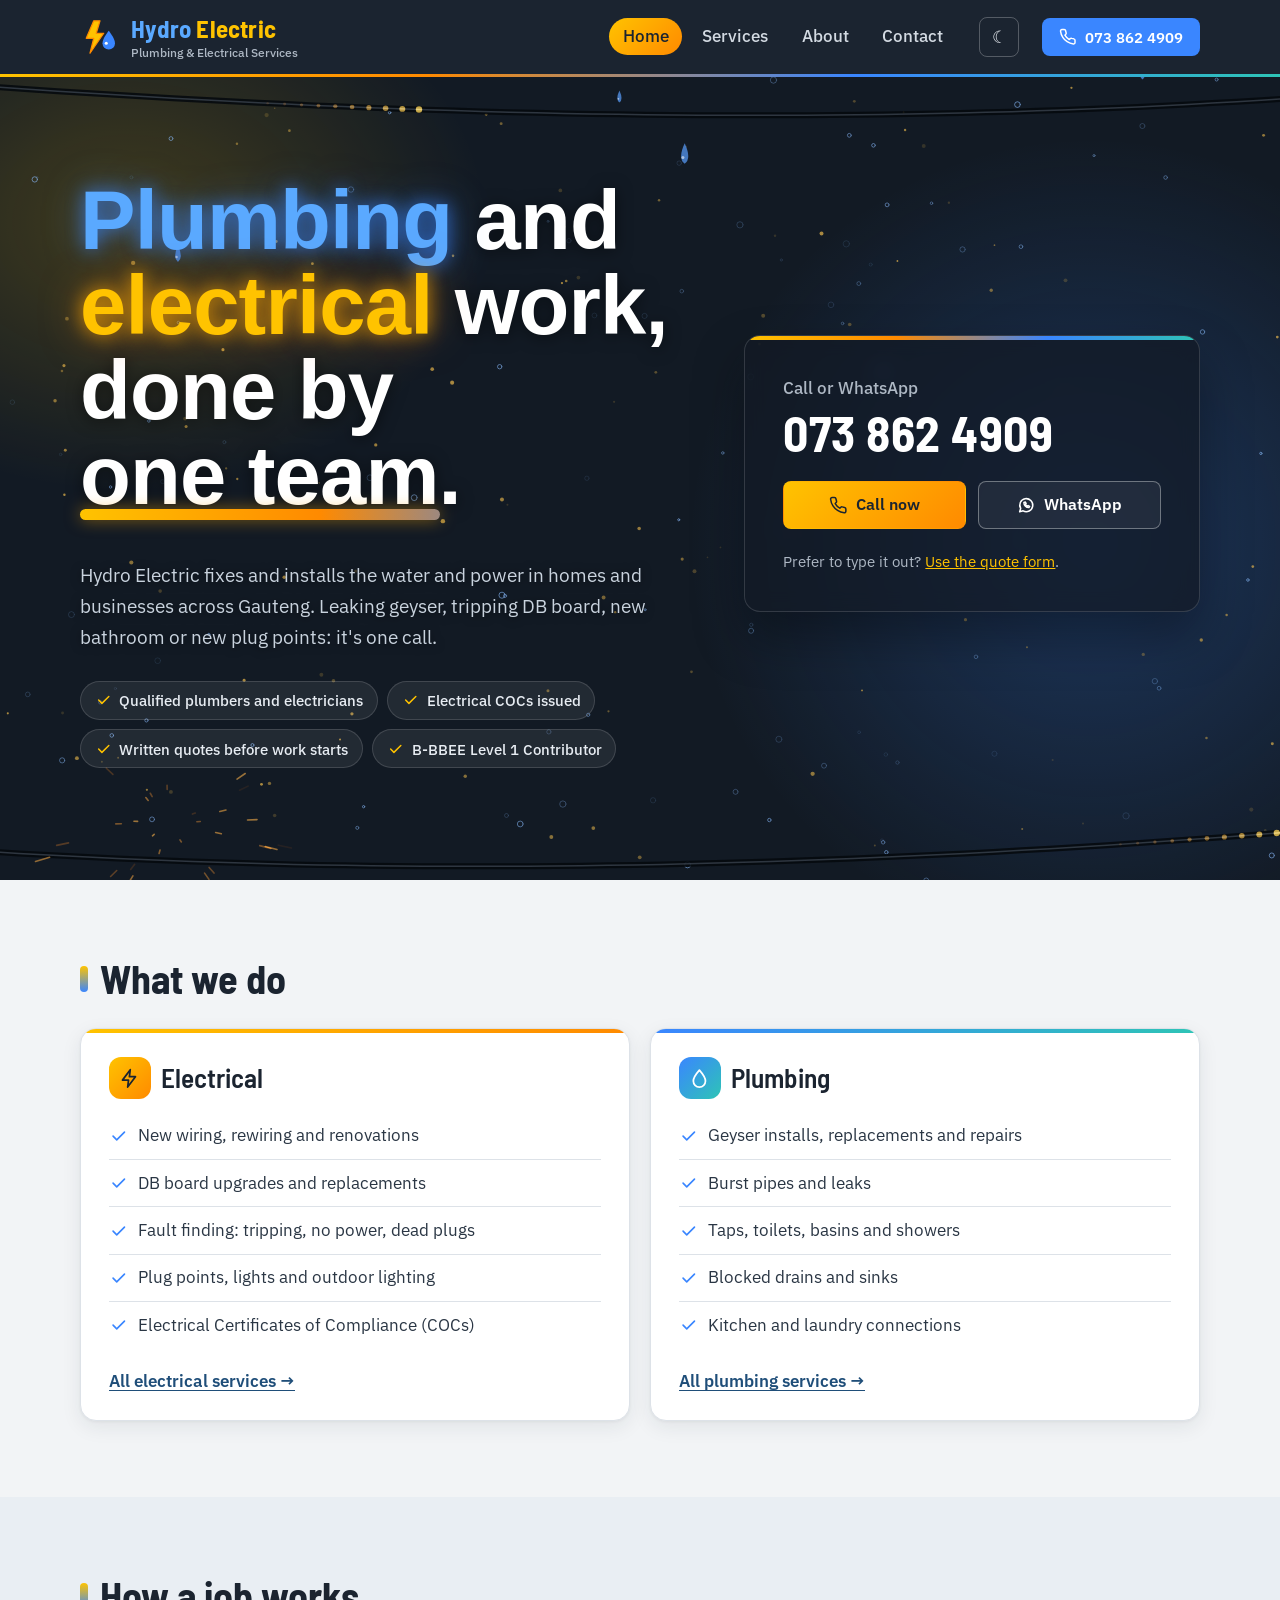
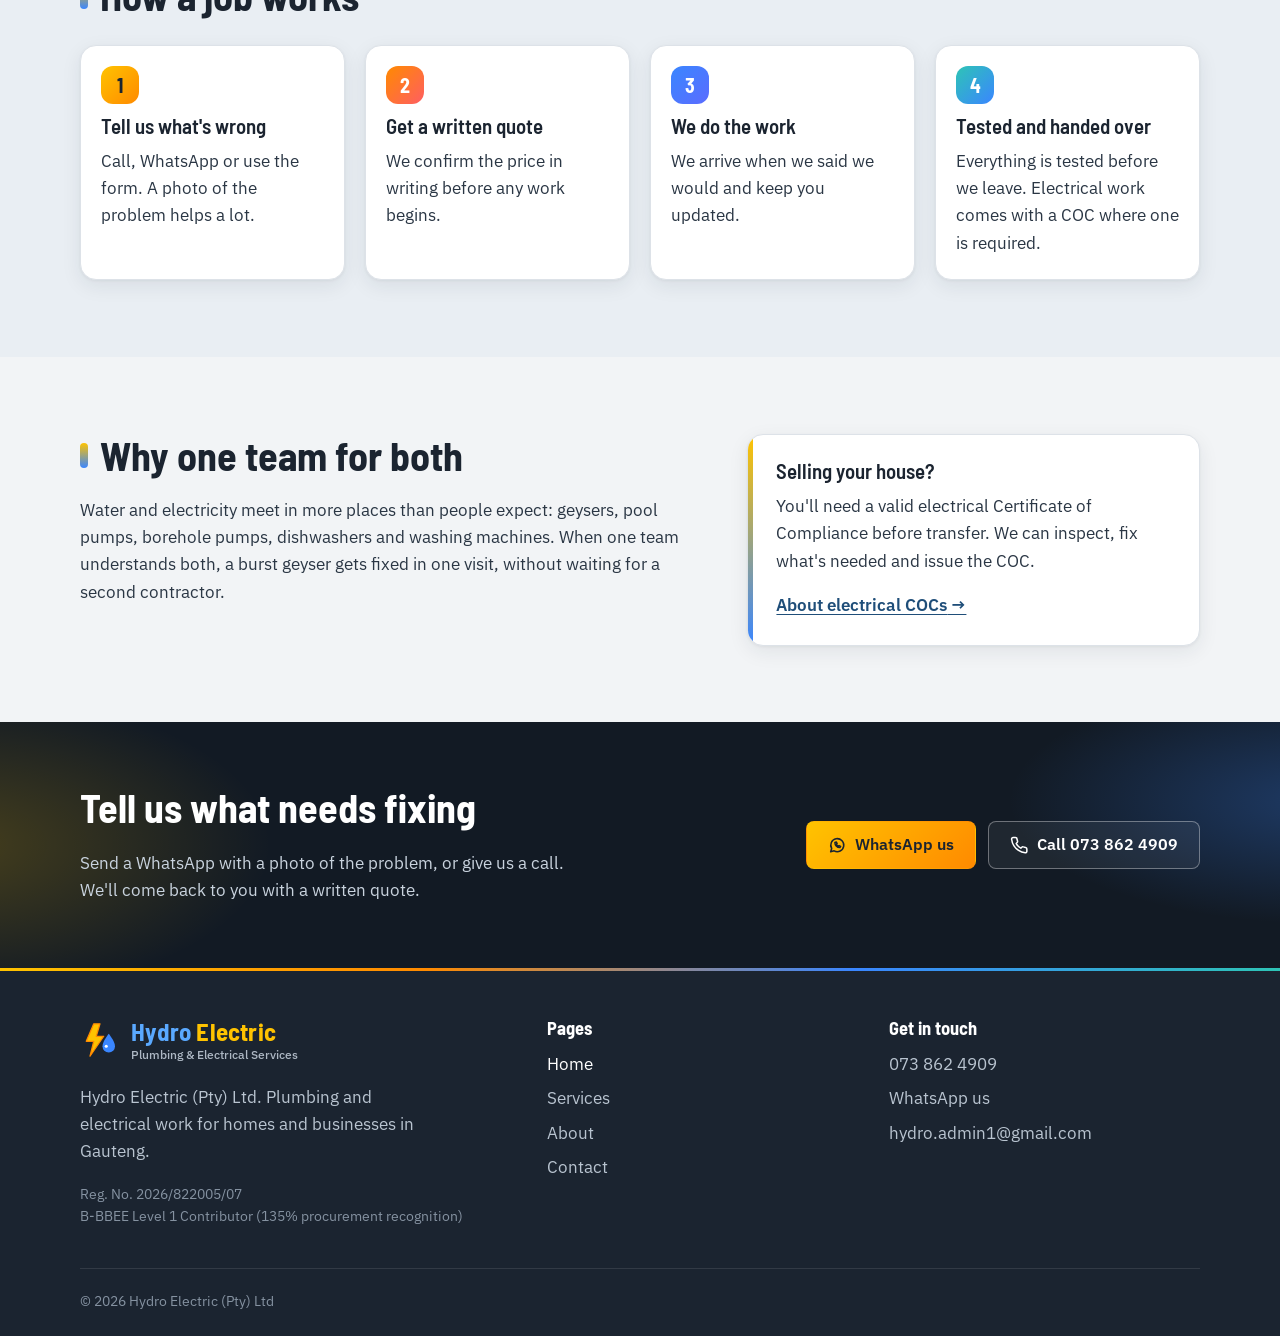
==== commit bc55cbd5: "Add files via upload" ====
--- a/index.html
+++ b/index.html
@@ -4,6 +4,7 @@
 <meta charset="UTF-8">
 <meta name="viewport" content="width=device-width, initial-scale=1">
 <meta name="theme-color" content="#1B2430">
+<meta name="color-scheme" content="light dark">
 <script>try{var t=localStorage.getItem("he-theme");if(!t){t=matchMedia("(prefers-color-scheme: dark)").matches?"dark":"light"}document.documentElement.setAttribute("data-theme",t)}catch(e){}</script>
 <title>Hydro Electric (Pty) Ltd | Plumbing and Electrical Services</title>
 <meta name="description" content="Hydro Electric (Pty) Ltd: plumbing and electrical work for homes and businesses in Gauteng. Geysers, leaks, drains, wiring, DB boards and electrical COCs.">
@@ -17,7 +18,7 @@
 <a class="skip" href="#main">Skip to content</a>
 <header class="site-header">
   <div class="wrap header-row">
-    <a class="brand" href="index.html" aria-label="Hydro Electric home"><svg class="mark" viewBox="0 0 64 64" aria-hidden="true"><path class="mark-bolt" d="M22 6 L10 34 H22 L16 58 L38 26 H26 L32 6 Z"/><g class="mark-drop"><path d="M46 22 C46 22 56 34 56 42 a10 10 0 0 1 -20 0 C36 34 46 22 46 22 Z"/><circle cx="42" cy="42" r="2.5"/></g></svg><span class="brand-text"><span class="brand-name">Hydro Electric</span><span class="brand-sub">Plumbing &amp; Electrical Services</span></span></a>
+    <a class="brand" href="index.html" aria-label="Hydro Electric home"><svg class="mark" viewBox="0 0 64 64" aria-hidden="true"><path class="mark-bolt" d="M22 6 L10 34 H22 L16 58 L38 26 H26 L32 6 Z"/><g class="mark-drop"><path d="M46 22 C46 22 56 34 56 42 a10 10 0 0 1 -20 0 C36 34 46 22 46 22 Z"/><circle cx="42" cy="42" r="2.5"/></g></svg><span class="brand-text"><span class="brand-name"><span class="bn-hydro">Hydro</span> <span class="bn-elec">Electric</span></span><span class="brand-sub">Plumbing &amp; Electrical Services</span></span></a>
     <input type="checkbox" id="nav-toggle" class="nav-toggle-input" aria-label="Open menu">
     <label for="nav-toggle" class="nav-toggle" aria-hidden="true"><span></span><span></span><span></span></label>
     <nav class="site-nav" aria-label="Main">
@@ -30,7 +31,7 @@
 <section class="hero">
   <div class="wrap hero-grid">
     <div class="hero-copy">
-      <h1>Plumbing and electrical work, done by one team.</h1>
+      <h1 class="hero-title"><span class="hl-water">Plumbing</span> and <span class="hl-spark">electrical</span> work, done by <span class="hl-team">one team.</span></h1>
       <p class="lead">Hydro Electric fixes and installs the water and power in homes and businesses across Gauteng. Leaking geyser, tripping DB board, new bathroom or new plug points: it's one call.</p>
       <ul class="hero-facts">
         <li><svg class="i" viewBox="0 0 24 24" aria-hidden="true"><path d="M5 12.5l4.5 4.5L19 7.5"/></svg>Qualified plumbers and electricians</li>
@@ -110,7 +111,7 @@
 <footer class="site-footer">
   <div class="wrap footer-grid">
     <div>
-      <a class="brand brand-footer" href="index.html"><svg class="mark" viewBox="0 0 64 64" aria-hidden="true"><path class="mark-bolt" d="M22 6 L10 34 H22 L16 58 L38 26 H26 L32 6 Z"/><g class="mark-drop"><path d="M46 22 C46 22 56 34 56 42 a10 10 0 0 1 -20 0 C36 34 46 22 46 22 Z"/><circle cx="42" cy="42" r="2.5"/></g></svg><span class="brand-text"><span class="brand-name">Hydro Electric</span><span class="brand-sub">Plumbing &amp; Electrical Services</span></span></a>
+      <a class="brand brand-footer" href="index.html"><svg class="mark" viewBox="0 0 64 64" aria-hidden="true"><path class="mark-bolt" d="M22 6 L10 34 H22 L16 58 L38 26 H26 L32 6 Z"/><g class="mark-drop"><path d="M46 22 C46 22 56 34 56 42 a10 10 0 0 1 -20 0 C36 34 46 22 46 22 Z"/><circle cx="42" cy="42" r="2.5"/></g></svg><span class="brand-text"><span class="brand-name"><span class="bn-hydro">Hydro</span> <span class="bn-elec">Electric</span></span><span class="brand-sub">Plumbing &amp; Electrical Services</span></span></a>
       <p class="footer-note">Hydro Electric (Pty) Ltd. Plumbing and electrical work for homes and businesses in Gauteng.</p>
       <p class="footer-reg">Reg. No. 2026/822005/07<br>B-BBEE Level 1 Contributor (135% procurement recognition)</p>
     </div>
--- a/styles.css
+++ b/styles.css
@@ -1,7 +1,7 @@
 /* Hydro Electric (Pty) Ltd — Jobflow look: slate bars, spark-amber and water-blue,
    Barlow Semi Condensed headings over IBM Plex Sans, live sparks & droplets. */
 :root{
-  color-scheme:light;
+  color-scheme:light dark;
   --paper:#F2F4F6; --white:#FFFFFF; --surface:#FFFFFF; --tint:#E9EEF3;
   --ink:#1B2430; --text:#2A3644; --muted:#5A6573; --line:#DDE2E8; --line-strong:#C6CDD6;
   --blue:#1F4E79; --blue-bright:#3A86FF; --blue-deep:#163A5B; --blue-soft:#E6EEF6;
@@ -51,7 +51,9 @@
 @keyframes he-flick{0%,44%,56%,100%{opacity:1}48%{opacity:.3}52%{opacity:.8}}
 @keyframes he-bob{0%,100%{transform:translateY(0)}50%{transform:translateY(-3px)}}
 .brand-text{display:flex;flex-direction:column;line-height:1}
-.brand-name{font-family:var(--head);font-weight:700;font-size:1.55rem;letter-spacing:.2px;background:linear-gradient(90deg,#FFC300,#FF8A00,#3A86FF,#2EC4B6,#FFC300);background-size:300% 100%;-webkit-background-clip:text;background-clip:text;color:transparent;animation:he-shift 10s linear infinite}
+.brand-name{font-family:var(--head);font-weight:700;font-size:1.55rem;letter-spacing:.2px;color:#fff}
+.bn-hydro{color:#5AA9FF}
+.bn-elec{color:#FFC300}
 @keyframes he-shift{to{background-position:300% 0}}
 .brand-sub{font-size:.78rem;color:#AEB8C4;margin-top:.3rem;font-weight:500}
 
@@ -116,7 +118,7 @@
 .hero h1,.page-head h1{color:#fff;text-shadow:0 2px 16px rgba(0,0,0,.5)}
 .hero .lead,.page-head .lead{color:#C9D3DE;text-shadow:0 1px 10px rgba(0,0,0,.6)}
 .hero-grid{display:grid;grid-template-columns:1.25fr .95fr;gap:clamp(2rem,5vw,4.5rem);align-items:center}
-.hero-copy h1{background:linear-gradient(90deg,#fff 0 60%,#FFD25A 80%,#7FB2FF);-webkit-background-clip:text;background-clip:text;color:transparent;text-shadow:none}
+
 .hero-facts{list-style:none;padding:0;margin:1.75rem 0 0;display:flex;flex-wrap:wrap;gap:.6rem}
 .hero-facts li{display:flex;align-items:center;gap:.45rem;font-weight:500;color:#E7ECF2;background:rgba(255,255,255,.07);border:1px solid rgba(255,255,255,.14);padding:.4rem .85rem;border-radius:999px;font-size:.95rem;backdrop-filter:blur(4px)}
 .hero-facts .i{color:#FFC300}
@@ -251,3 +253,14 @@
   *,*::before,*::after{animation:none!important;transition:none!important}
   .reveal{opacity:1;transform:none}
 }
+
+/* ---------- Standout hero headline ---------- */
+.hero-title{color:#fff;font-size:clamp(2.9rem,9vw,5.2rem);font-weight:800;line-height:1.02;letter-spacing:-.01em;max-width:13ch;text-shadow:0 4px 24px rgba(0,0,0,.6)}
+.hl-water,.hl-spark{display:inline-block;position:relative}
+.hl-water{color:#5AA9FF;text-shadow:0 0 18px rgba(58,134,255,.75),0 0 42px rgba(58,134,255,.45);animation:he-glow-b 3.6s ease-in-out infinite}
+.hl-spark{color:#FFC300;text-shadow:0 0 18px rgba(255,170,0,.8),0 0 42px rgba(255,138,0,.5);animation:he-glow-y 2.8s ease-in-out infinite}
+.hl-team{position:relative;white-space:nowrap;color:#fff}
+.hl-team::after{content:"";position:absolute;left:0;right:.25em;bottom:.02em;height:.14em;border-radius:99px;background:linear-gradient(90deg,#FFC300,#FF8A00,#3A86FF,#2EC4B6);background-size:200% 100%;animation:he-bar 4s linear infinite;box-shadow:0 0 16px rgba(255,170,0,.5)}
+@keyframes he-glow-b{0%,100%{text-shadow:0 0 14px rgba(58,134,255,.6),0 0 34px rgba(58,134,255,.35)}50%{text-shadow:0 0 22px rgba(90,169,255,.95),0 0 56px rgba(58,134,255,.6)}}
+@keyframes he-glow-y{0%,100%{text-shadow:0 0 14px rgba(255,170,0,.65),0 0 34px rgba(255,138,0,.35)}45%{text-shadow:0 0 24px rgba(255,200,60,1),0 0 60px rgba(255,138,0,.65)}50%{text-shadow:0 0 6px rgba(255,170,0,.4)}55%{text-shadow:0 0 24px rgba(255,200,60,1),0 0 60px rgba(255,138,0,.65)}}
+@keyframes he-bar{to{background-position:200% 0}}
